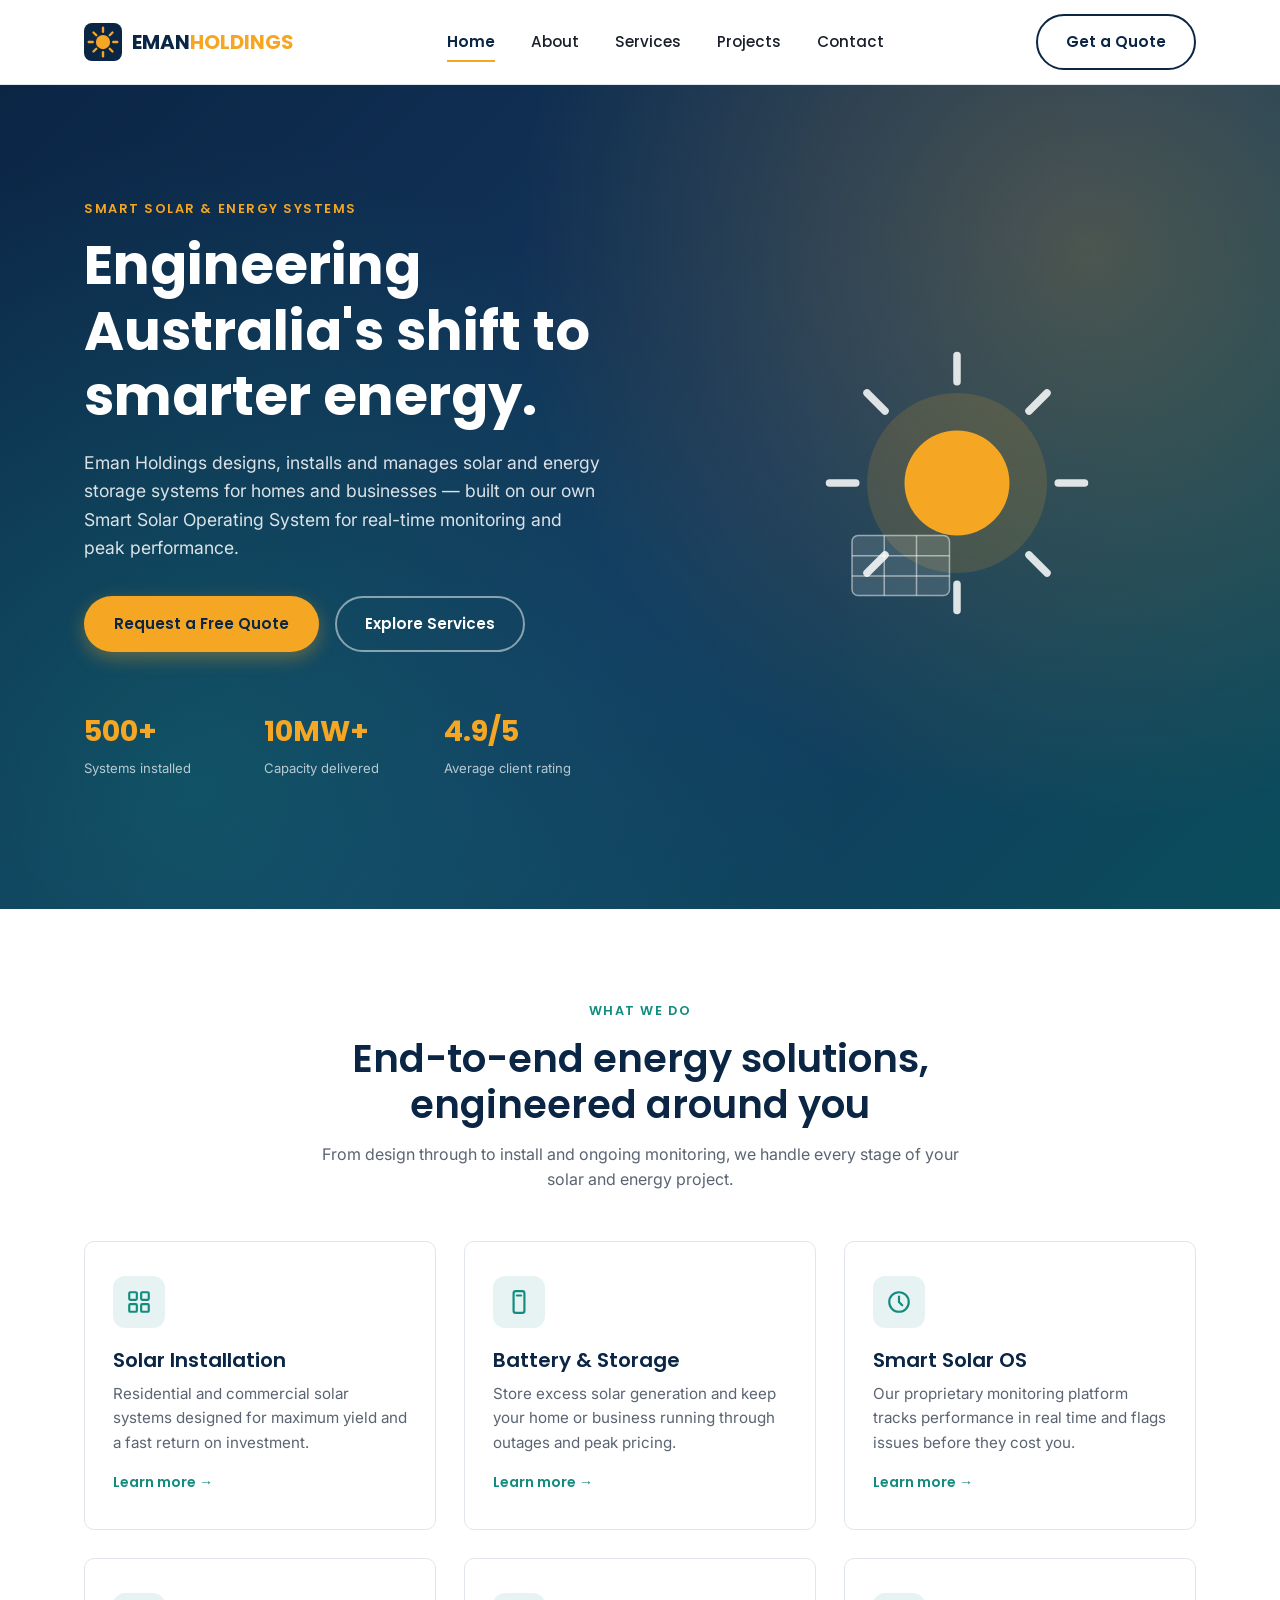
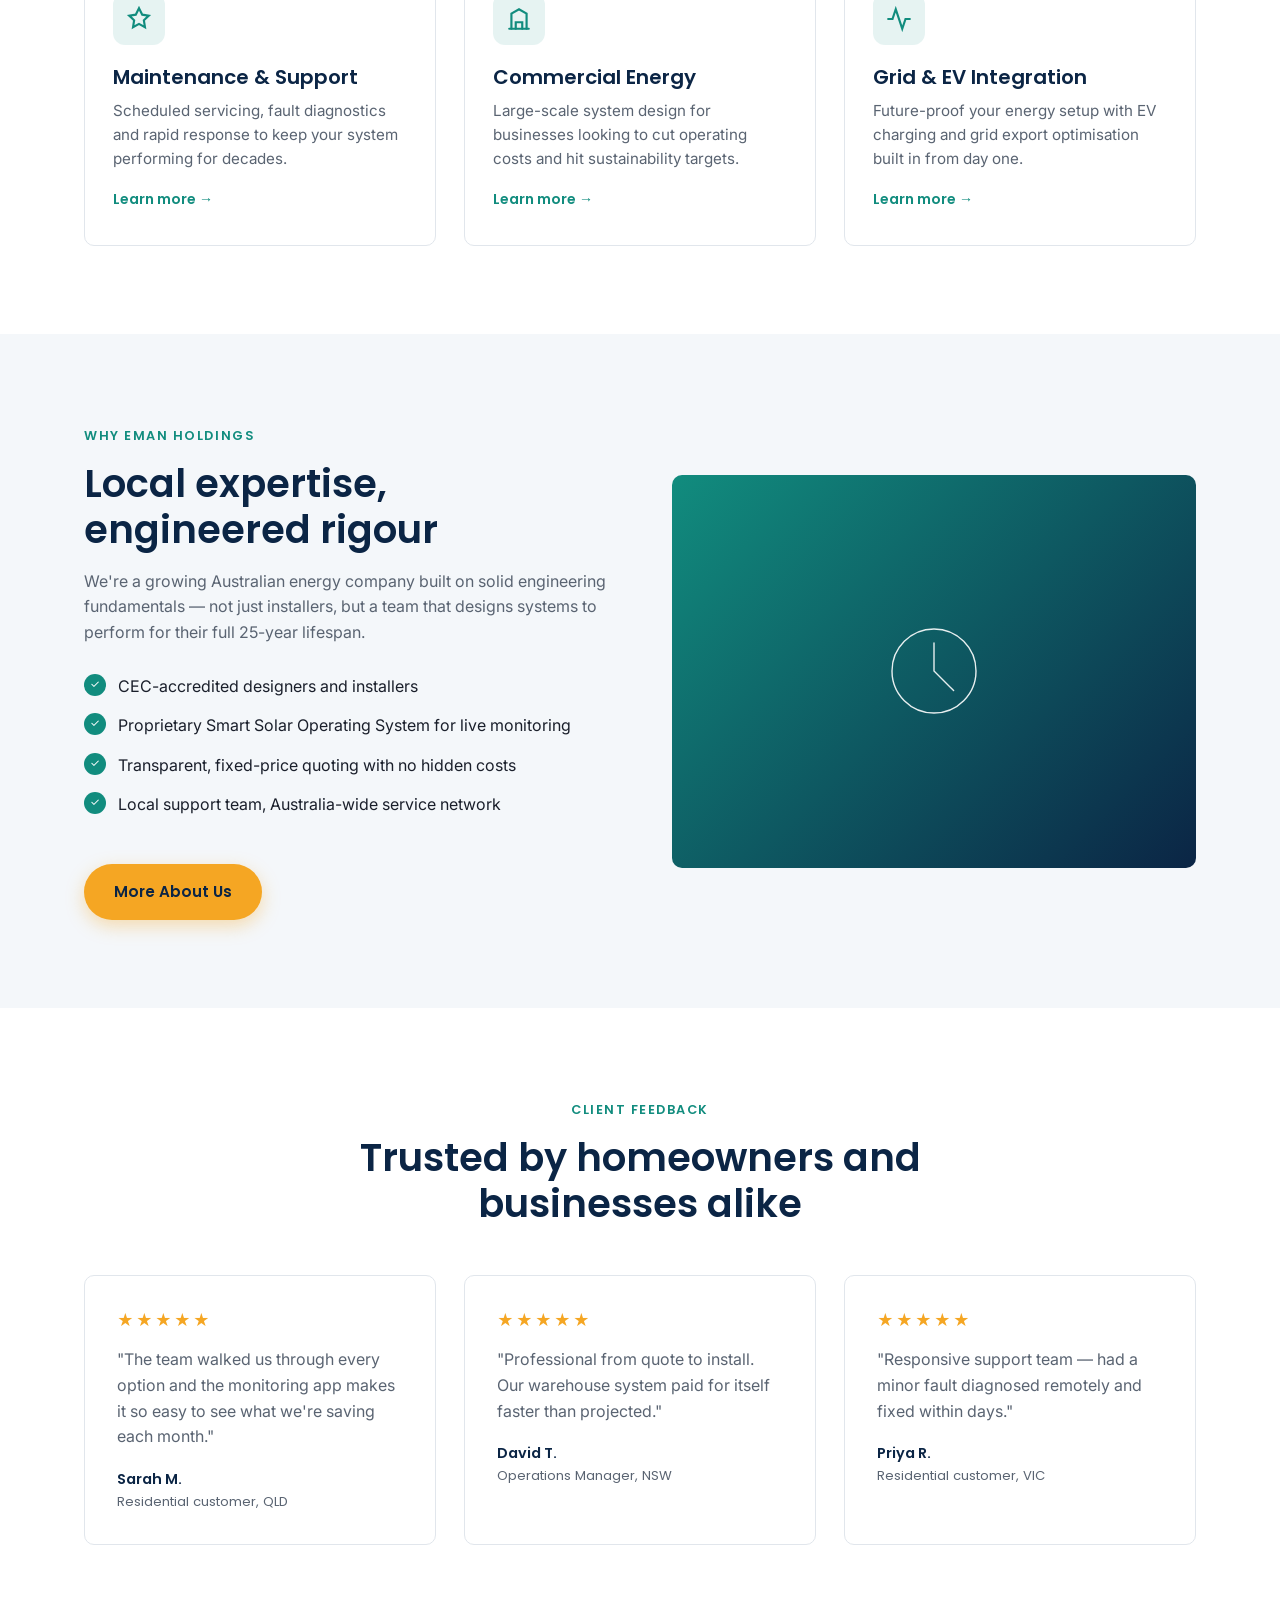
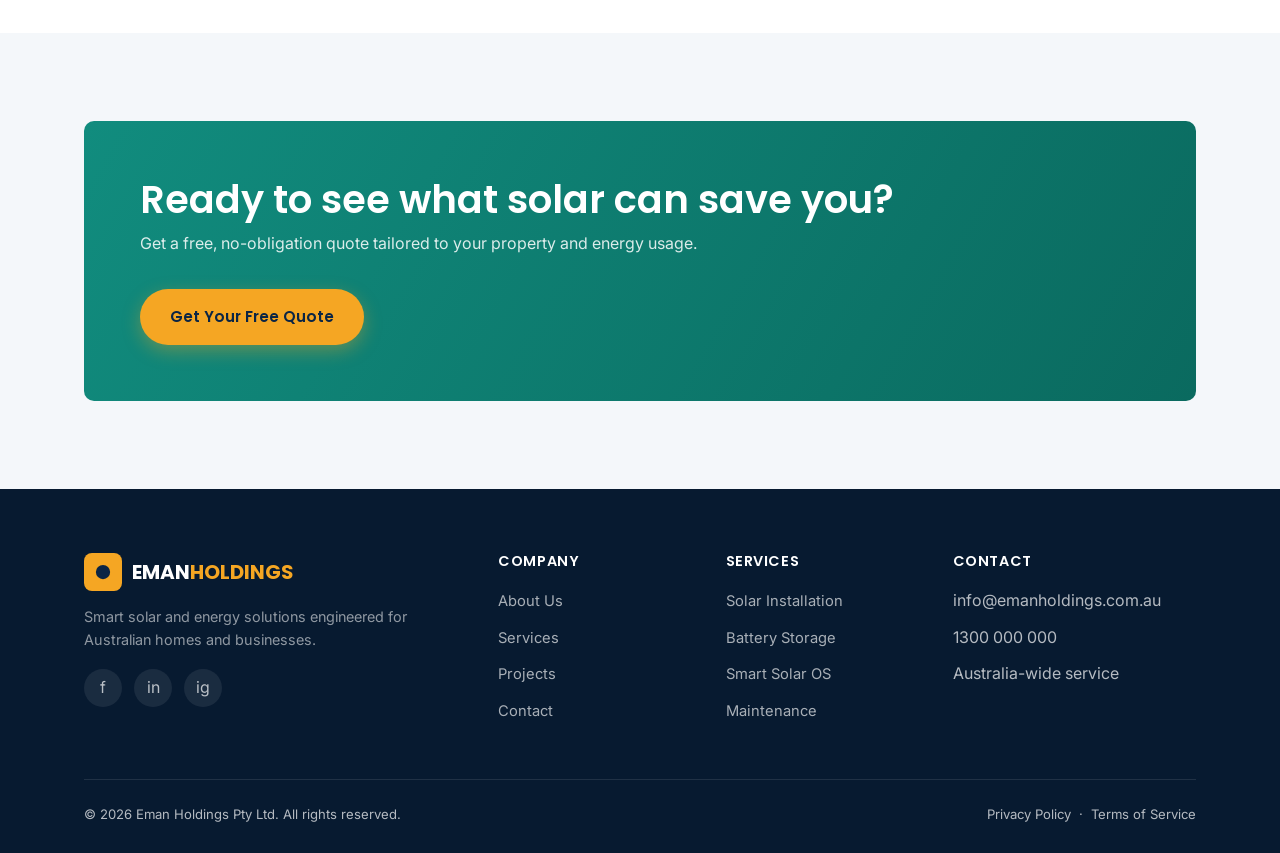
==== index.html @ 8e217474 "Initial build of Eman Holdings marketing site Static HTML/CSS/JS site with Home, About, Services, Pr" ====
<!DOCTYPE html>
<html lang="en-AU">
<head>
<meta charset="UTF-8">
<meta name="viewport" content="width=device-width, initial-scale=1.0">
<title>Eman Holdings | Smart Solar &amp; Energy Solutions Australia</title>
<meta name="description" content="Eman Holdings designs and installs smart solar and energy systems for homes and businesses across Australia — engineered for performance, built to last.">
<link rel="icon" href="images/favicon.svg" type="image/svg+xml">
<link rel="preconnect" href="https://fonts.googleapis.com">
<link rel="preconnect" href="https://fonts.gstatic.com" crossorigin>
<link href="https://fonts.googleapis.com/css2?family=Inter:wght@400;500;600&family=Poppins:wght@500;600;700&display=swap" rel="stylesheet">
<link rel="stylesheet" href="css/styles.css">
</head>
<body>

<header class="site-header">
  <div class="container nav-wrap">
    <a href="index.html" class="logo">
      <svg class="mark" viewBox="0 0 48 48" fill="none" xmlns="http://www.w3.org/2000/svg">
        <rect width="48" height="48" rx="10" fill="var(--color-primary)"/>
        <circle cx="24" cy="24" r="9" fill="var(--color-accent)"/>
        <g stroke="var(--color-accent)" stroke-width="3" stroke-linecap="round">
          <line x1="24" y1="6" x2="24" y2="11"/>
          <line x1="24" y1="37" x2="24" y2="42"/>
          <line x1="6" y1="24" x2="11" y2="24"/>
          <line x1="37" y1="24" x2="42" y2="24"/>
          <line x1="12" y1="12" x2="15.5" y2="15.5"/>
          <line x1="32.5" y1="32.5" x2="36" y2="36"/>
          <line x1="36" y1="12" x2="32.5" y2="15.5"/>
          <line x1="15.5" y1="32.5" x2="12" y2="36"/>
        </g>
      </svg>
      <span class="brand-name">EMAN<span>HOLDINGS</span></span>
    </a>
    <nav class="nav-links">
      <a href="index.html" class="active">Home</a>
      <a href="about.html">About</a>
      <a href="services.html">Services</a>
      <a href="projects.html">Projects</a>
      <a href="contact.html">Contact</a>
    </nav>
    <div class="nav-cta">
      <a href="contact.html" class="btn btn-outline-dark">Get a Quote</a>
    </div>
    <button class="nav-toggle" aria-label="Toggle menu">
      <span></span><span></span><span></span>
    </button>
  </div>
</header>

<section class="hero">
  <div class="container hero-inner">
    <div>
      <span class="eyebrow" style="color:var(--color-accent)">Smart Solar &amp; Energy Systems</span>
      <h1>Engineering Australia's shift to smarter energy.</h1>
      <p class="lede">Eman Holdings designs, installs and manages solar and energy storage systems for homes and businesses — built on our own Smart Solar Operating System for real-time monitoring and peak performance.</p>
      <div class="hero-actions">
        <a href="contact.html" class="btn btn-primary">Request a Free Quote</a>
        <a href="services.html" class="btn btn-outline">Explore Services</a>
      </div>
      <div class="hero-stats">
        <div>
          <div class="stat-num">500+</div>
          <div class="stat-label">Systems installed</div>
        </div>
        <div>
          <div class="stat-num">10MW+</div>
          <div class="stat-label">Capacity delivered</div>
        </div>
        <div>
          <div class="stat-num">4.9/5</div>
          <div class="stat-label">Average client rating</div>
        </div>
      </div>
    </div>
    <div class="hero-art">
      <svg viewBox="0 0 400 400" fill="none" xmlns="http://www.w3.org/2000/svg" style="width:100%;height:100%;">
        <circle cx="200" cy="200" r="120" fill="rgba(245,166,35,0.15)"/>
        <circle cx="200" cy="200" r="70" fill="var(--color-accent)"/>
        <g stroke="rgba(255,255,255,0.85)" stroke-width="10" stroke-linecap="round">
          <line x1="200" y1="30" x2="200" y2="65"/>
          <line x1="200" y1="335" x2="200" y2="370"/>
          <line x1="30" y1="200" x2="65" y2="200"/>
          <line x1="335" y1="200" x2="370" y2="200"/>
          <line x1="80" y1="80" x2="104" y2="104"/>
          <line x1="296" y1="296" x2="320" y2="320"/>
          <line x1="320" y1="80" x2="296" y2="104"/>
          <line x1="104" y1="296" x2="80" y2="320"/>
        </g>
        <g transform="translate(60,270)">
          <rect x="0" y="0" width="130" height="80" rx="8" fill="rgba(255,255,255,0.12)" stroke="rgba(255,255,255,0.5)" stroke-width="2"/>
          <line x1="0" y1="27" x2="130" y2="27" stroke="rgba(255,255,255,0.5)" stroke-width="2"/>
          <line x1="0" y1="54" x2="130" y2="54" stroke="rgba(255,255,255,0.5)" stroke-width="2"/>
          <line x1="43" y1="0" x2="43" y2="80" stroke="rgba(255,255,255,0.5)" stroke-width="2"/>
          <line x1="86" y1="0" x2="86" y2="80" stroke="rgba(255,255,255,0.5)" stroke-width="2"/>
        </g>
      </svg>
    </div>
  </div>
</section>

<section class="section">
  <div class="container">
    <div class="section-head">
      <span class="eyebrow">What We Do</span>
      <h2>End-to-end energy solutions, engineered around you</h2>
      <p>From design through to install and ongoing monitoring, we handle every stage of your solar and energy project.</p>
    </div>
    <div class="grid grid-3">
      <div class="card">
        <div class="icon">
          <svg viewBox="0 0 24 24" fill="none" stroke="currentColor" stroke-width="2" stroke-linecap="round"><rect x="3" y="3" width="7" height="7" rx="1"/><rect x="14" y="3" width="7" height="7" rx="1"/><rect x="3" y="14" width="7" height="7" rx="1"/><rect x="14" y="14" width="7" height="7" rx="1"/></svg>
        </div>
        <h3>Solar Installation</h3>
        <p>Residential and commercial solar systems designed for maximum yield and a fast return on investment.</p>
        <a href="services.html" class="card-link">Learn more &rarr;</a>
      </div>
      <div class="card">
        <div class="icon">
          <svg viewBox="0 0 24 24" fill="none" stroke="currentColor" stroke-width="2" stroke-linecap="round"><rect x="7" y="2" width="10" height="20" rx="2"/><line x1="10" y1="6" x2="14" y2="6"/></svg>
        </div>
        <h3>Battery &amp; Storage</h3>
        <p>Store excess solar generation and keep your home or business running through outages and peak pricing.</p>
        <a href="services.html" class="card-link">Learn more &rarr;</a>
      </div>
      <div class="card">
        <div class="icon">
          <svg viewBox="0 0 24 24" fill="none" stroke="currentColor" stroke-width="2" stroke-linecap="round"><circle cx="12" cy="12" r="9"/><path d="M12 7v5l3 3"/></svg>
        </div>
        <h3>Smart Solar OS</h3>
        <p>Our proprietary monitoring platform tracks performance in real time and flags issues before they cost you.</p>
        <a href="services.html" class="card-link">Learn more &rarr;</a>
      </div>
      <div class="card">
        <div class="icon">
          <svg viewBox="0 0 24 24" fill="none" stroke="currentColor" stroke-width="2" stroke-linecap="round"><path d="M12 2l3 6 6 .9-4.5 4.3 1 6.3-5.5-3-5.5 3 1-6.3L3 8.9 9 8z"/></svg>
        </div>
        <h3>Maintenance &amp; Support</h3>
        <p>Scheduled servicing, fault diagnostics and rapid response to keep your system performing for decades.</p>
        <a href="services.html" class="card-link">Learn more &rarr;</a>
      </div>
      <div class="card">
        <div class="icon">
          <svg viewBox="0 0 24 24" fill="none" stroke="currentColor" stroke-width="2" stroke-linecap="round"><path d="M3 21h18"/><path d="M5 21V7l7-4 7 4v14"/><path d="M9 21v-6h6v6"/></svg>
        </div>
        <h3>Commercial Energy</h3>
        <p>Large-scale system design for businesses looking to cut operating costs and hit sustainability targets.</p>
        <a href="services.html" class="card-link">Learn more &rarr;</a>
      </div>
      <div class="card">
        <div class="icon">
          <svg viewBox="0 0 24 24" fill="none" stroke="currentColor" stroke-width="2" stroke-linecap="round"><path d="M22 12h-4l-3 9L9 3l-3 9H2"/></svg>
        </div>
        <h3>Grid &amp; EV Integration</h3>
        <p>Future-proof your energy setup with EV charging and grid export optimisation built in from day one.</p>
        <a href="services.html" class="card-link">Learn more &rarr;</a>
      </div>
    </div>
  </div>
</section>

<section class="section section-alt">
  <div class="container split">
    <div>
      <span class="eyebrow">Why Eman Holdings</span>
      <h2>Local expertise, engineered rigour</h2>
      <p style="margin-top:16px;">We're a growing Australian energy company built on solid engineering fundamentals — not just installers, but a team that designs systems to perform for their full 25-year lifespan.</p>
      <ul class="check-list" style="margin-top:28px;">
        <li><span class="icon-badge">&#10003;</span> CEC-accredited designers and installers</li>
        <li><span class="icon-badge">&#10003;</span> Proprietary Smart Solar Operating System for live monitoring</li>
        <li><span class="icon-badge">&#10003;</span> Transparent, fixed-price quoting with no hidden costs</li>
        <li><span class="icon-badge">&#10003;</span> Local support team, Australia-wide service network</li>
      </ul>
      <a href="about.html" class="btn btn-primary" style="margin-top:32px;">More About Us</a>
    </div>
    <div class="media-block">
      <svg viewBox="0 0 200 200" width="140" fill="none" stroke="rgba(255,255,255,0.9)" stroke-width="2">
        <circle cx="100" cy="100" r="60"/>
        <path d="M100 60v40l28 28" stroke-linecap="round"/>
      </svg>
    </div>
  </div>
</section>

<section class="section">
  <div class="container">
    <div class="section-head">
      <span class="eyebrow">Client Feedback</span>
      <h2>Trusted by homeowners and businesses alike</h2>
    </div>
    <div class="grid grid-3">
      <div class="testimonial">
        <div class="stars">&#9733;&#9733;&#9733;&#9733;&#9733;</div>
        <p>"The team walked us through every option and the monitoring app makes it so easy to see what we're saving each month."</p>
        <div class="who">Sarah M. <span>Residential customer, QLD</span></div>
      </div>
      <div class="testimonial">
        <div class="stars">&#9733;&#9733;&#9733;&#9733;&#9733;</div>
        <p>"Professional from quote to install. Our warehouse system paid for itself faster than projected."</p>
        <div class="who">David T. <span>Operations Manager, NSW</span></div>
      </div>
      <div class="testimonial">
        <div class="stars">&#9733;&#9733;&#9733;&#9733;&#9733;</div>
        <p>"Responsive support team — had a minor fault diagnosed remotely and fixed within days."</p>
        <div class="who">Priya R. <span>Residential customer, VIC</span></div>
      </div>
    </div>
  </div>
</section>

<section class="section section-alt">
  <div class="container">
    <div class="cta-band">
      <div>
        <h2>Ready to see what solar can save you?</h2>
        <p>Get a free, no-obligation quote tailored to your property and energy usage.</p>
      </div>
      <a href="contact.html" class="btn btn-primary">Get Your Free Quote</a>
    </div>
  </div>
</section>

<footer class="site-footer">
  <div class="container">
    <div class="footer-grid">
      <div>
        <a href="index.html" class="logo">
          <svg class="mark" viewBox="0 0 48 48" fill="none" xmlns="http://www.w3.org/2000/svg">
            <rect width="48" height="48" rx="10" fill="var(--color-accent)"/>
            <circle cx="24" cy="24" r="9" fill="var(--color-primary)"/>
          </svg>
          <span class="brand-name">EMAN<span>HOLDINGS</span></span>
        </a>
        <p>Smart solar and energy solutions engineered for Australian homes and businesses.</p>
        <div class="social-row">
          <a href="#" aria-label="Facebook">f</a>
          <a href="#" aria-label="LinkedIn">in</a>
          <a href="#" aria-label="Instagram">ig</a>
        </div>
      </div>
      <div class="footer-col">
        <h4>Company</h4>
        <ul>
          <li><a href="about.html">About Us</a></li>
          <li><a href="services.html">Services</a></li>
          <li><a href="projects.html">Projects</a></li>
          <li><a href="contact.html">Contact</a></li>
        </ul>
      </div>
      <div class="footer-col">
        <h4>Services</h4>
        <ul>
          <li><a href="services.html">Solar Installation</a></li>
          <li><a href="services.html">Battery Storage</a></li>
          <li><a href="services.html">Smart Solar OS</a></li>
          <li><a href="services.html">Maintenance</a></li>
        </ul>
      </div>
      <div class="footer-col">
        <h4>Contact</h4>
        <ul>
          <li>info@emanholdings.com.au</li>
          <li>1300 000 000</li>
          <li>Australia-wide service</li>
        </ul>
      </div>
    </div>
    <div class="footer-bottom">
      <span>&copy; <span id="year"></span> Eman Holdings Pty Ltd. All rights reserved.</span>
      <span><a href="#">Privacy Policy</a> &nbsp;&middot;&nbsp; <a href="#">Terms of Service</a></span>
    </div>
  </div>
</footer>

<script src="js/main.js"></script>
</body>
</html>
---- css/styles.css ----
/* ============================================================
   EMAN HOLDINGS — Brand tokens
   To rebrand later (Chartered Energy / Engineered Power Solutions):
   just change the values below. Everything else references them.
   ============================================================ */
:root {
  --color-primary: #0b2545;      /* deep navy — headers, nav, footer */
  --color-primary-light: #13385f;
  --color-accent: #f5a623;       /* solar amber — CTAs, highlights */
  --color-accent-dark: #d68c0f;
  --color-secondary: #118c7e;    /* energy teal/green — icons, links */
  --color-bg: #ffffff;
  --color-bg-alt: #f4f7fa;
  --color-text: #1a1f2b;
  --color-text-muted: #5a6472;
  --color-border: #e1e6ec;
  --font-heading: 'Poppins', 'Segoe UI', Arial, sans-serif;
  --font-body: 'Inter', 'Segoe UI', Arial, sans-serif;
  --container-width: 1160px;
  --radius: 10px;
  --shadow: 0 4px 20px rgba(11, 37, 69, 0.08);
  --shadow-lg: 0 10px 40px rgba(11, 37, 69, 0.14);
}

* { box-sizing: border-box; margin: 0; padding: 0; }

html { scroll-behavior: smooth; }

body {
  font-family: var(--font-body);
  color: var(--color-text);
  background: var(--color-bg);
  line-height: 1.6;
  -webkit-font-smoothing: antialiased;
}

img { max-width: 100%; display: block; }

a { color: inherit; text-decoration: none; }

ul { list-style: none; }

.container {
  width: 100%;
  max-width: var(--container-width);
  margin: 0 auto;
  padding: 0 24px;
}

h1, h2, h3, h4 {
  font-family: var(--font-heading);
  font-weight: 600;
  line-height: 1.2;
  color: var(--color-primary);
}

h1 { font-size: clamp(2.2rem, 4.5vw, 3.4rem); font-weight: 700; }
h2 { font-size: clamp(1.7rem, 3vw, 2.4rem); }
h3 { font-size: 1.25rem; }

p { color: var(--color-text-muted); }

.section { padding: 88px 0; }
.section-alt { background: var(--color-bg-alt); }
.section-dark { background: var(--color-primary); color: #fff; }
.section-dark h2, .section-dark h3 { color: #fff; }
.section-dark p { color: rgba(255,255,255,0.75); }

.eyebrow {
  display: inline-block;
  font-family: var(--font-heading);
  font-size: 0.8rem;
  font-weight: 600;
  letter-spacing: 0.12em;
  text-transform: uppercase;
  color: var(--color-secondary);
  margin-bottom: 14px;
}

.section-head {
  max-width: 640px;
  margin: 0 auto 48px;
  text-align: center;
}
.section-head p { margin-top: 14px; }

/* Buttons */
.btn {
  display: inline-flex;
  align-items: center;
  justify-content: center;
  gap: 8px;
  font-family: var(--font-heading);
  font-weight: 600;
  font-size: 0.95rem;
  padding: 14px 28px;
  border-radius: 50px;
  border: 2px solid transparent;
  cursor: pointer;
  transition: transform 0.15s ease, box-shadow 0.15s ease, background 0.2s ease, color 0.2s ease;
  white-space: nowrap;
}
.btn:hover { transform: translateY(-2px); }
.btn-primary {
  background: var(--color-accent);
  color: var(--color-primary);
  box-shadow: 0 6px 18px rgba(245, 166, 35, 0.35);
}
.btn-primary:hover { background: var(--color-accent-dark); }
.btn-outline {
  background: transparent;
  border-color: rgba(255,255,255,0.5);
  color: #fff;
}
.btn-outline:hover { background: rgba(255,255,255,0.12); border-color: #fff; }
.btn-outline-dark {
  background: transparent;
  border-color: var(--color-primary);
  color: var(--color-primary);
}
.btn-outline-dark:hover { background: var(--color-primary); color: #fff; }

/* ============ Header / Nav ============ */
.site-header {
  position: sticky;
  top: 0;
  z-index: 100;
  background: rgba(255,255,255,0.96);
  backdrop-filter: blur(8px);
  border-bottom: 1px solid var(--color-border);
}
.nav-wrap {
  display: flex;
  align-items: center;
  justify-content: space-between;
  height: 84px;
}
.logo {
  display: flex;
  align-items: center;
  gap: 10px;
  font-family: var(--font-heading);
  font-weight: 700;
  font-size: 1.25rem;
  color: var(--color-primary);
}
.logo .mark { width: 38px; height: 38px; flex-shrink: 0; }
.logo .brand-name span { color: var(--color-accent); }

.nav-links {
  display: flex;
  align-items: center;
  gap: 36px;
}
.nav-links a {
  font-family: var(--font-heading);
  font-weight: 500;
  font-size: 0.95rem;
  color: var(--color-text);
  position: relative;
  padding: 6px 0;
}
.nav-links a:hover { color: var(--color-secondary); }
.nav-links a.active { color: var(--color-primary); font-weight: 600; }
.nav-links a.active::after {
  content: '';
  position: absolute;
  left: 0; bottom: -2px;
  width: 100%; height: 2px;
  background: var(--color-accent);
}
.nav-cta { display: flex; align-items: center; gap: 20px; }

.nav-toggle {
  display: none;
  flex-direction: column;
  gap: 5px;
  background: none;
  border: none;
  cursor: pointer;
  padding: 8px;
}
.nav-toggle span {
  width: 24px; height: 2px;
  background: var(--color-primary);
  border-radius: 2px;
}

/* ============ Hero ============ */
.hero {
  position: relative;
  background: linear-gradient(135deg, var(--color-primary) 0%, var(--color-primary-light) 55%, #0a4d5c 100%);
  color: #fff;
  overflow: hidden;
  padding: 110px 0 130px;
}
.hero::before {
  content: '';
  position: absolute;
  inset: 0;
  background-image:
    radial-gradient(circle at 85% 20%, rgba(245,166,35,0.25), transparent 45%),
    radial-gradient(circle at 15% 85%, rgba(17,140,126,0.35), transparent 50%);
  pointer-events: none;
}
.hero-inner {
  position: relative;
  z-index: 1;
  display: grid;
  grid-template-columns: 1.1fr 0.9fr;
  gap: 48px;
  align-items: center;
}
.hero h1 { color: #fff; margin-bottom: 20px; }
.hero .lede { color: rgba(255,255,255,0.85); font-size: 1.1rem; max-width: 520px; margin-bottom: 34px; }
.hero-actions { display: flex; gap: 16px; flex-wrap: wrap; }
.hero-stats {
  display: grid;
  grid-template-columns: repeat(3, 1fr);
  gap: 20px;
  margin-top: 56px;
  max-width: 520px;
}
.hero-stats .stat-num {
  font-family: var(--font-heading);
  font-size: 1.8rem;
  font-weight: 700;
  color: var(--color-accent);
}
.hero-stats .stat-label {
  font-size: 0.82rem;
  color: rgba(255,255,255,0.7);
  margin-top: 4px;
}

.hero-art {
  position: relative;
  aspect-ratio: 1 / 1;
  max-width: 420px;
  margin: 0 auto;
}

/* ============ Cards / Grids ============ */
.grid {
  display: grid;
  gap: 28px;
}
.grid-3 { grid-template-columns: repeat(3, 1fr); }
.grid-2 { grid-template-columns: repeat(2, 1fr); }
.grid-4 { grid-template-columns: repeat(4, 1fr); }

.card {
  background: #fff;
  border: 1px solid var(--color-border);
  border-radius: var(--radius);
  padding: 34px 28px;
  transition: transform 0.2s ease, box-shadow 0.2s ease;
}
.card:hover { transform: translateY(-4px); box-shadow: var(--shadow-lg); }
.card .icon {
  width: 52px; height: 52px;
  border-radius: 12px;
  background: rgba(17,140,126,0.1);
  color: var(--color-secondary);
  display: flex; align-items: center; justify-content: center;
  margin-bottom: 20px;
}
.card .icon svg { width: 26px; height: 26px; }
.card h3 { margin-bottom: 10px; }
.card p { font-size: 0.95rem; }
.card a.card-link {
  display: inline-block;
  margin-top: 16px;
  font-family: var(--font-heading);
  font-weight: 600;
  font-size: 0.88rem;
  color: var(--color-secondary);
}

.icon-badge {
  width: 22px; height: 22px;
  border-radius: 50%;
  background: var(--color-secondary);
  color: #fff;
  display: inline-flex; align-items: center; justify-content: center;
  font-size: 0.7rem;
  flex-shrink: 0;
}

.check-list li {
  display: flex;
  align-items: flex-start;
  gap: 12px;
  margin-bottom: 14px;
  color: var(--color-text);
}

/* ============ Split sections ============ */
.split {
  display: grid;
  grid-template-columns: 1fr 1fr;
  gap: 64px;
  align-items: center;
}
.media-block {
  border-radius: var(--radius);
  overflow: hidden;
  background: linear-gradient(135deg, var(--color-secondary), var(--color-primary));
  aspect-ratio: 4 / 3;
  display: flex;
  align-items: center;
  justify-content: center;
  color: rgba(255,255,255,0.9);
}

/* ============ CTA band ============ */
.cta-band {
  background: linear-gradient(120deg, var(--color-secondary), #0a6a5f);
  color: #fff;
  border-radius: var(--radius);
  padding: 56px;
  display: flex;
  align-items: center;
  justify-content: space-between;
  gap: 32px;
  flex-wrap: wrap;
}
.cta-band h2 { color: #fff; margin-bottom: 8px; }
.cta-band p { color: rgba(255,255,255,0.85); }

/* ============ Testimonials ============ */
.testimonial {
  background: #fff;
  border: 1px solid var(--color-border);
  border-radius: var(--radius);
  padding: 32px;
}
.testimonial .stars { color: var(--color-accent); margin-bottom: 14px; letter-spacing: 2px; }
.testimonial .who { margin-top: 18px; font-family: var(--font-heading); font-weight: 600; color: var(--color-primary); font-size: 0.9rem; }
.testimonial .who span { display: block; font-weight: 400; color: var(--color-text-muted); font-size: 0.82rem; }

/* ============ Page hero (inner pages) ============ */
.page-hero {
  background: var(--color-primary);
  color: #fff;
  padding: 70px 0;
  text-align: center;
}
.page-hero h1 { color: #fff; margin-bottom: 10px; }
.breadcrumb { color: rgba(255,255,255,0.65); font-size: 0.9rem; }
.breadcrumb a:hover { color: var(--color-accent); }

/* ============ Team ============ */
.team-card { text-align: center; }
.team-photo {
  width: 100%;
  aspect-ratio: 1/1;
  border-radius: var(--radius);
  background: linear-gradient(135deg, var(--color-bg-alt), var(--color-border));
  margin-bottom: 16px;
  display: flex; align-items: center; justify-content: center;
  color: var(--color-text-muted);
}
.team-card h3 { margin-bottom: 2px; font-size: 1.05rem; }
.team-role { color: var(--color-secondary); font-size: 0.85rem; font-weight: 600; font-family: var(--font-heading); }

/* ============ Timeline ============ */
.timeline { position: relative; padding-left: 32px; border-left: 2px solid var(--color-border); }
.timeline-item { position: relative; padding-bottom: 40px; }
.timeline-item:last-child { padding-bottom: 0; }
.timeline-item::before {
  content: '';
  position: absolute;
  left: -39px; top: 4px;
  width: 14px; height: 14px;
  border-radius: 50%;
  background: var(--color-accent);
  border: 3px solid #fff;
  box-shadow: 0 0 0 2px var(--color-accent);
}
.timeline-year { font-family: var(--font-heading); font-weight: 700; color: var(--color-secondary); font-size: 0.9rem; margin-bottom: 4px; }

/* ============ Projects ============ */
.filter-bar {
  display: flex;
  gap: 12px;
  flex-wrap: wrap;
  justify-content: center;
  margin-bottom: 44px;
}
.filter-btn {
  font-family: var(--font-heading);
  font-weight: 600;
  font-size: 0.85rem;
  padding: 10px 20px;
  border-radius: 50px;
  border: 1px solid var(--color-border);
  background: #fff;
  color: var(--color-text-muted);
  cursor: pointer;
  transition: all 0.2s ease;
}
.filter-btn:hover { border-color: var(--color-secondary); color: var(--color-secondary); }
.filter-btn.active { background: var(--color-primary); border-color: var(--color-primary); color: #fff; }

.project-card { overflow: hidden; padding: 0; }
.project-media {
  aspect-ratio: 16/10;
  background: linear-gradient(135deg, var(--color-primary-light), var(--color-secondary));
  display: flex; align-items: center; justify-content: center;
  color: rgba(255,255,255,0.85);
}
.project-body { padding: 24px 26px; }
.project-tag {
  display: inline-block;
  font-size: 0.72rem;
  font-weight: 700;
  letter-spacing: 0.06em;
  text-transform: uppercase;
  color: var(--color-secondary);
  margin-bottom: 8px;
}

/* ============ FAQ ============ */
.faq-item {
  border-bottom: 1px solid var(--color-border);
  padding: 22px 0;
}
.faq-question {
  display: flex;
  align-items: center;
  justify-content: space-between;
  cursor: pointer;
  font-family: var(--font-heading);
  font-weight: 600;
  color: var(--color-primary);
}
.faq-question .plus { font-size: 1.4rem; color: var(--color-secondary); transition: transform 0.2s ease; }
.faq-item.open .plus { transform: rotate(45deg); }
.faq-answer {
  max-height: 0;
  overflow: hidden;
  transition: max-height 0.25s ease;
}
.faq-item.open .faq-answer { max-height: 300px; }
.faq-answer p { padding-top: 14px; }

/* ============ Contact ============ */
.contact-grid {
  display: grid;
  grid-template-columns: 1fr 1fr;
  gap: 56px;
}
.contact-info-item {
  display: flex;
  gap: 16px;
  margin-bottom: 28px;
}
.contact-info-item .icon-badge {
  width: 44px; height: 44px;
  border-radius: 12px;
  background: rgba(17,140,126,0.1);
  color: var(--color-secondary);
  font-size: 1rem;
}
.contact-info-item h3 { font-size: 1rem; margin-bottom: 4px; }
.contact-info-item p { font-size: 0.92rem; margin: 0; }

.form-group { margin-bottom: 20px; }
.form-group label {
  display: block;
  font-family: var(--font-heading);
  font-weight: 600;
  font-size: 0.85rem;
  margin-bottom: 8px;
  color: var(--color-primary);
}
.form-group input,
.form-group textarea,
.form-group select {
  width: 100%;
  padding: 13px 16px;
  border: 1px solid var(--color-border);
  border-radius: 8px;
  font-family: var(--font-body);
  font-size: 0.95rem;
  background: #fff;
  color: var(--color-text);
}
.form-group input:focus,
.form-group textarea:focus,
.form-group select:focus {
  outline: none;
  border-color: var(--color-secondary);
  box-shadow: 0 0 0 3px rgba(17,140,126,0.15);
}
.form-row { display: grid; grid-template-columns: 1fr 1fr; gap: 20px; }
.form-note { font-size: 0.82rem; color: var(--color-text-muted); margin-top: 10px; }
#form-status { margin-top: 16px; font-size: 0.9rem; font-weight: 600; }
#form-status.success { color: var(--color-secondary); }
#form-status.error { color: #c0392b; }

.map-embed {
  border-radius: var(--radius);
  overflow: hidden;
  border: 1px solid var(--color-border);
  aspect-ratio: 16/9;
}
.map-embed iframe { width: 100%; height: 100%; border: 0; }

/* ============ Footer ============ */
.site-footer {
  background: #071a30;
  color: rgba(255,255,255,0.7);
  padding: 64px 0 28px;
}
.footer-grid {
  display: grid;
  grid-template-columns: 2fr 1fr 1fr 1.3fr;
  gap: 40px;
  padding-bottom: 44px;
  border-bottom: 1px solid rgba(255,255,255,0.1);
}
.footer-grid .logo { color: #fff; margin-bottom: 14px; }
.footer-grid p { color: rgba(255,255,255,0.55); font-size: 0.9rem; }
.footer-col h4 {
  color: #fff;
  font-size: 0.9rem;
  letter-spacing: 0.04em;
  text-transform: uppercase;
  margin-bottom: 18px;
}
.footer-col ul li { margin-bottom: 11px; }
.footer-col ul li a { color: rgba(255,255,255,0.65); font-size: 0.92rem; }
.footer-col ul li a:hover { color: var(--color-accent); }
.social-row { display: flex; gap: 12px; margin-top: 18px; }
.social-row a {
  width: 38px; height: 38px;
  border-radius: 50%;
  background: rgba(255,255,255,0.08);
  display: flex; align-items: center; justify-content: center;
}
.social-row a:hover { background: var(--color-accent); color: var(--color-primary); }
.footer-bottom {
  display: flex;
  justify-content: space-between;
  align-items: center;
  padding-top: 24px;
  font-size: 0.82rem;
  flex-wrap: wrap;
  gap: 12px;
}
.footer-bottom a:hover { color: var(--color-accent); }

/* ============ Utilities ============ */
.mt-0 { margin-top: 0; }
.text-center { text-align: center; }
.mx-auto { margin-left: auto; margin-right: auto; }

/* ============ Responsive ============ */
@media (max-width: 960px) {
  .grid-4 { grid-template-columns: repeat(2, 1fr); }
  .grid-3 { grid-template-columns: repeat(2, 1fr); }
  .footer-grid { grid-template-columns: 1fr 1fr; }
  .hero-inner { grid-template-columns: 1fr; }
  .hero-art { display: none; }
  .split { grid-template-columns: 1fr; gap: 36px; }
  .contact-grid { grid-template-columns: 1fr; }
}

@media (max-width: 720px) {
  .nav-links { display: none; }
  .nav-toggle { display: flex; }
  .nav-cta .btn-outline-dark { display: none; }
  .grid-3, .grid-4, .grid-2 { grid-template-columns: 1fr; }
  .footer-grid { grid-template-columns: 1fr; }
  .section { padding: 60px 0; }
  .cta-band { flex-direction: column; text-align: center; padding: 40px 28px; }
  .form-row { grid-template-columns: 1fr; }
  .hero { padding: 70px 0 90px; }
  .hero-stats { grid-template-columns: repeat(3, 1fr); gap: 12px; }
}

/* Mobile nav (open state) */
.nav-links.open {
  display: flex;
  flex-direction: column;
  position: absolute;
  top: 84px;
  left: 0;
  right: 0;
  background: #fff;
  padding: 24px;
  gap: 20px;
  border-bottom: 1px solid var(--color-border);
  box-shadow: var(--shadow);
}
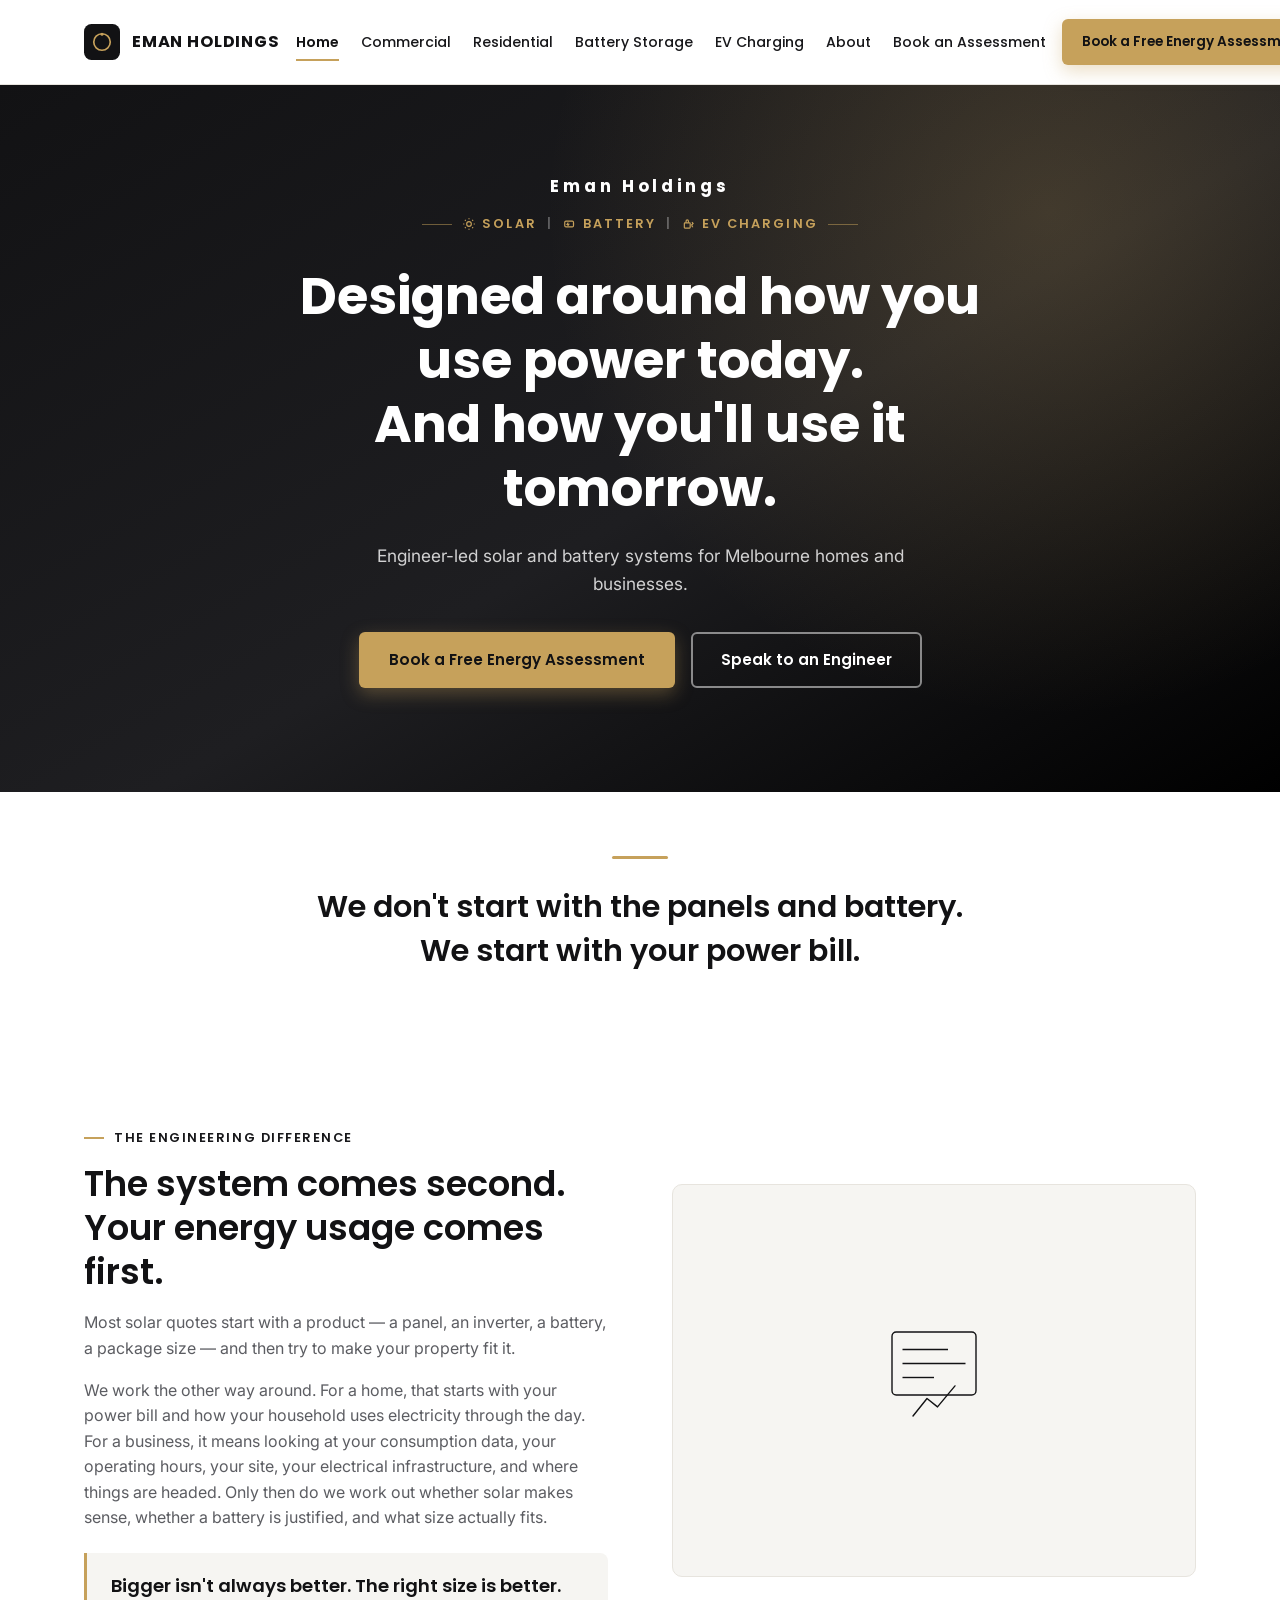
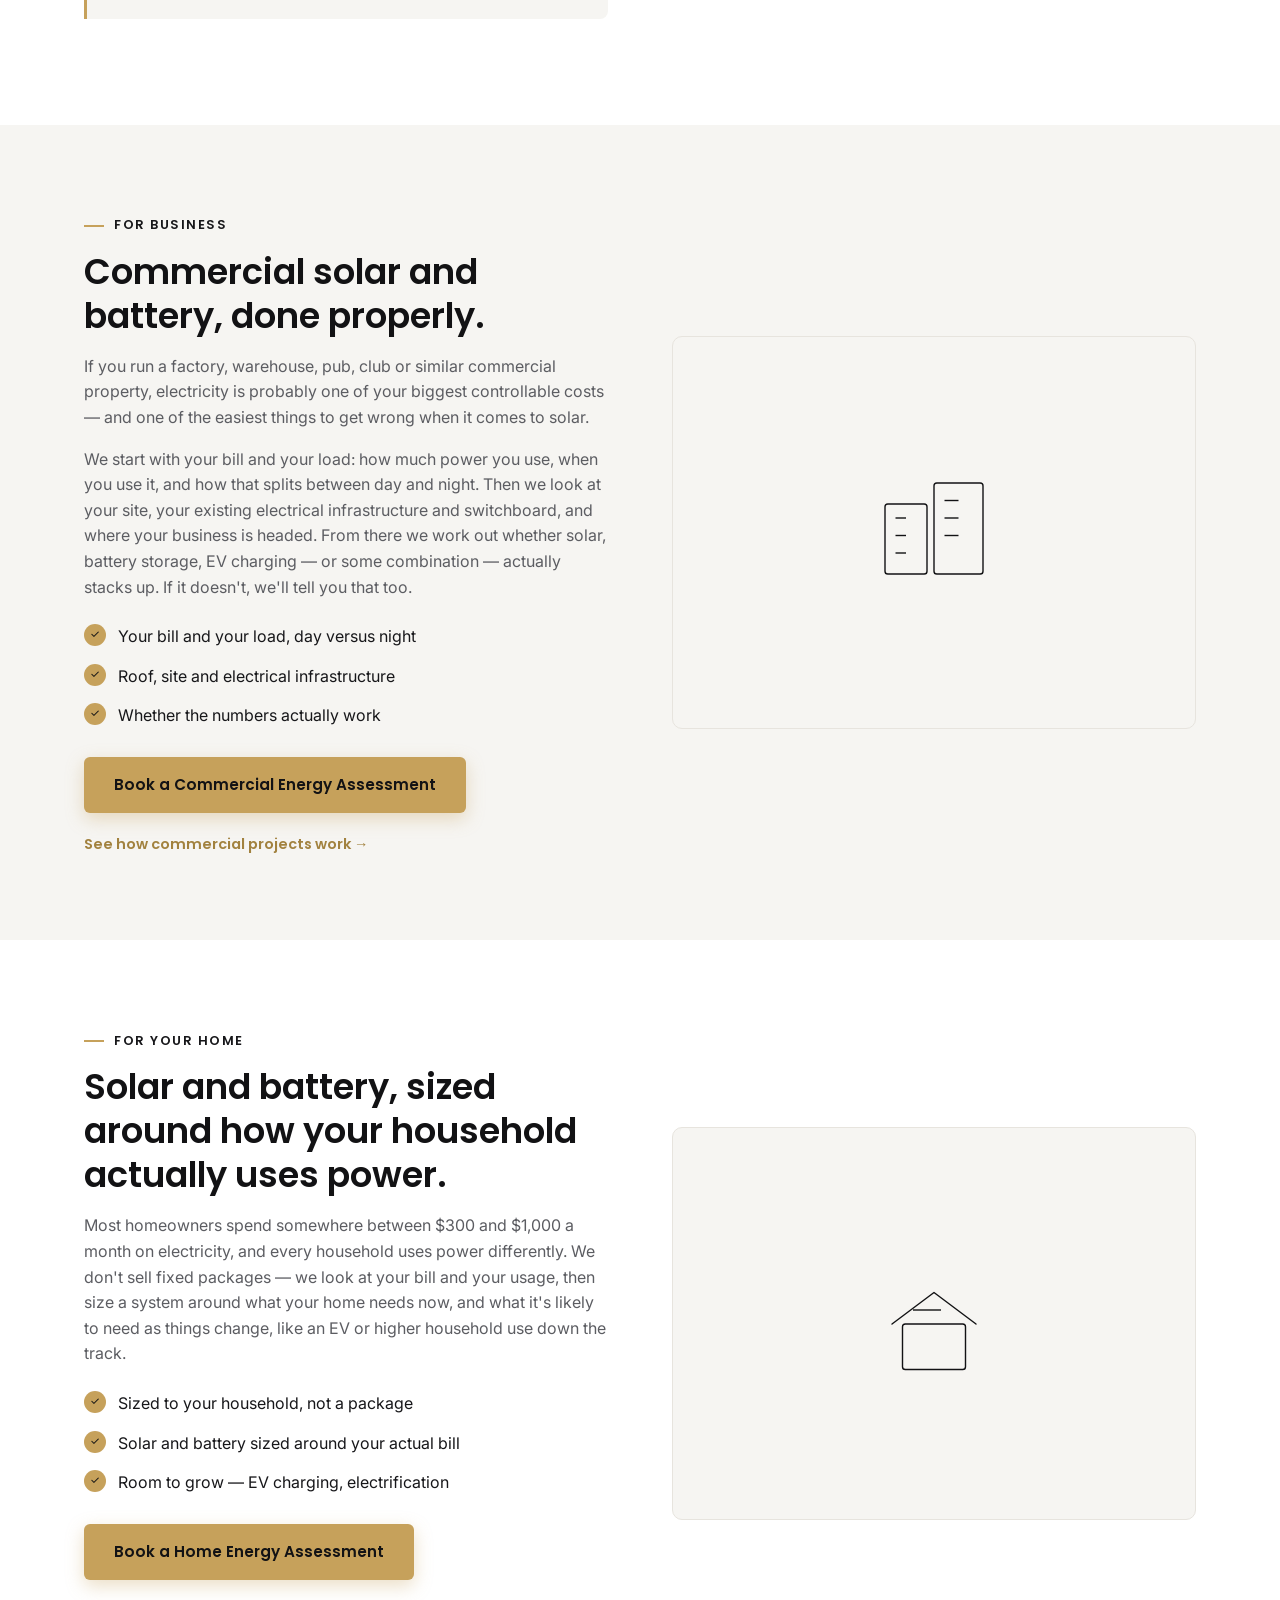
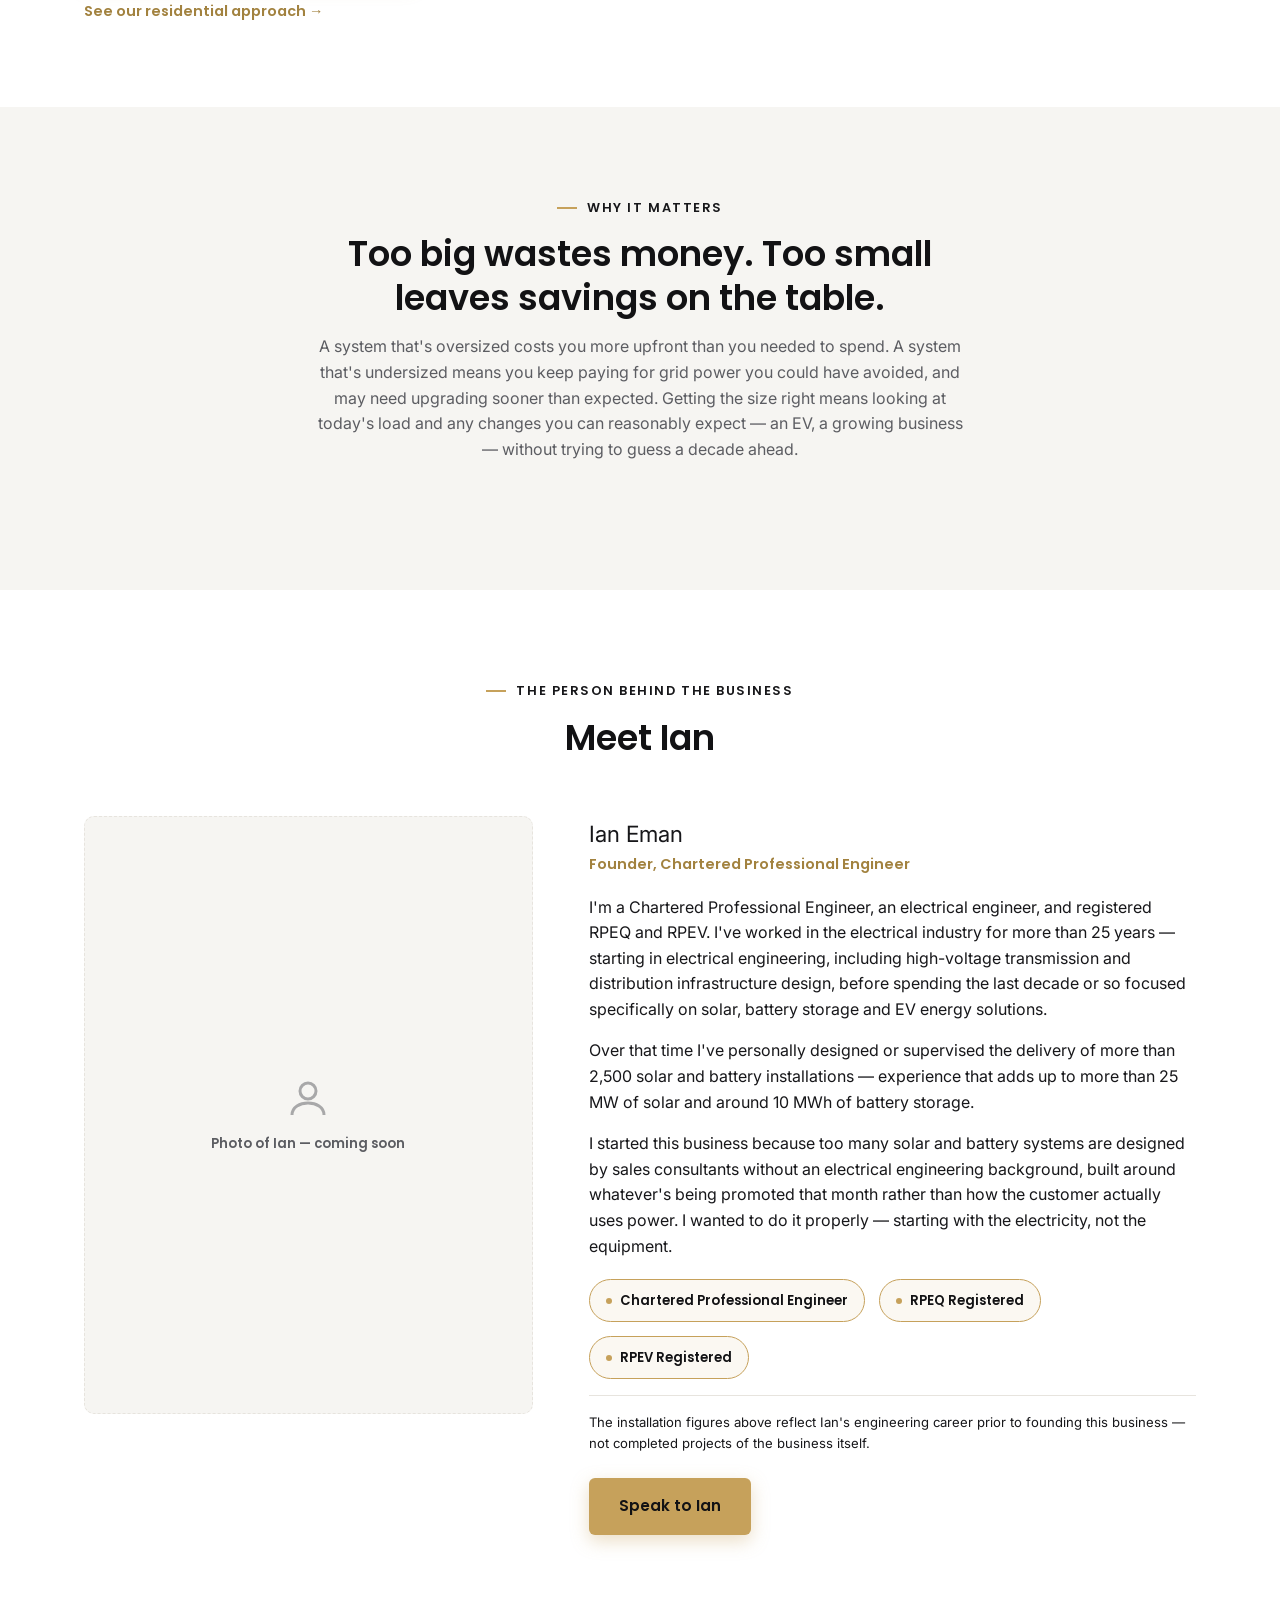
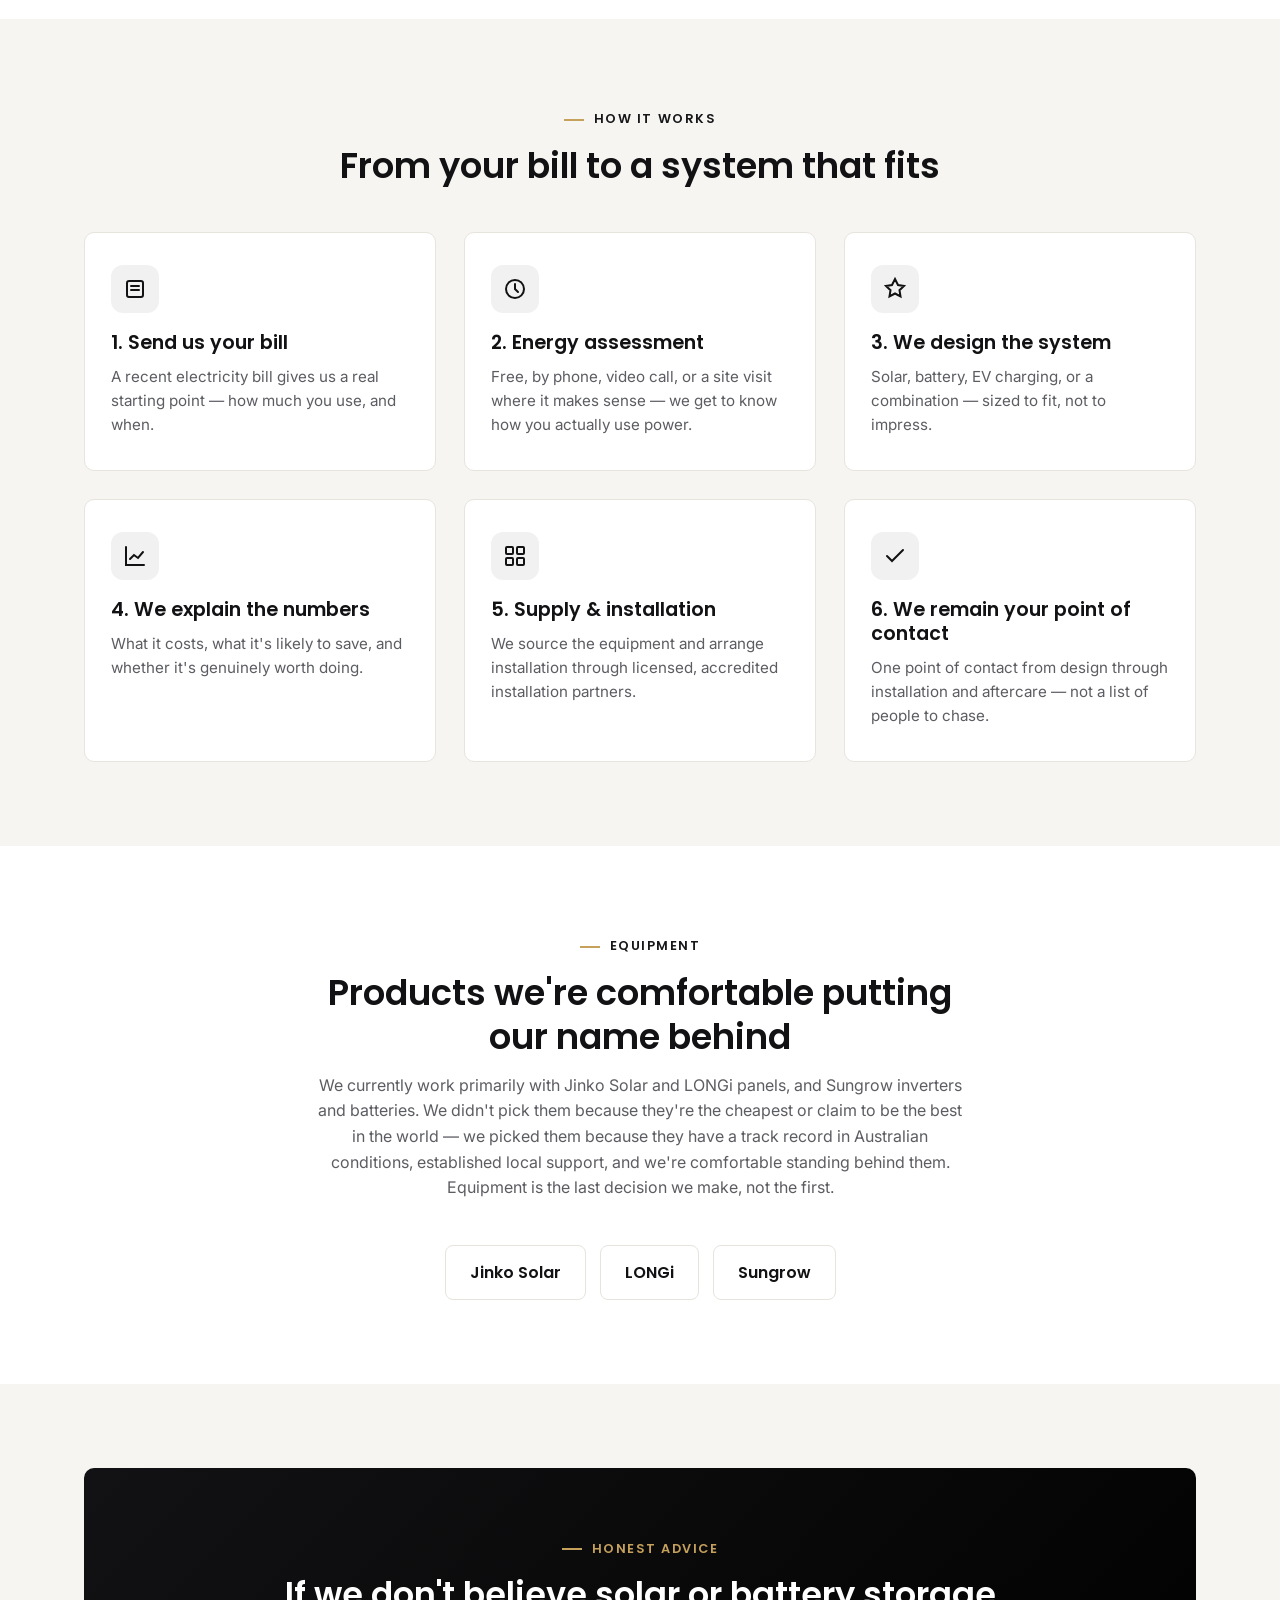
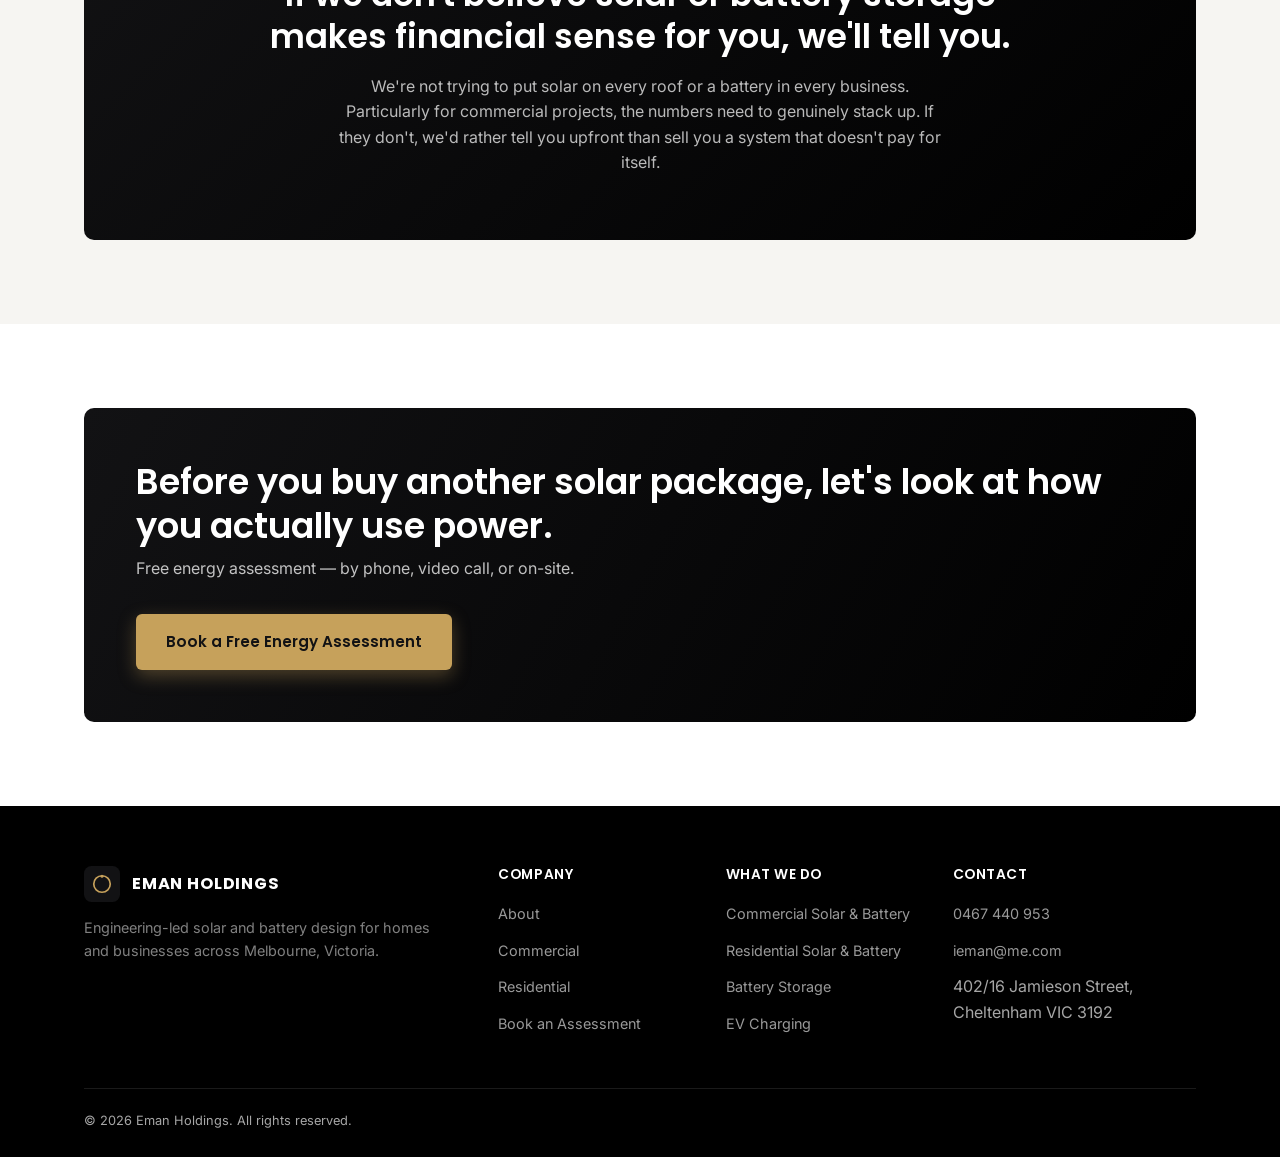
==== commit e2be1a06: "Reposition site as engineering-led solar/battery business Full content and design rewrite: replaces " ====
--- a/index.html
+++ b/index.html
@@ -3,181 +3,160 @@
 <head>
 <meta charset="UTF-8">
 <meta name="viewport" content="width=device-width, initial-scale=1.0">
-<title>Eman Holdings | Smart Solar &amp; Energy Solutions Australia</title>
-<meta name="description" content="Eman Holdings designs and installs smart solar and energy systems for homes and businesses across Australia — engineered for performance, built to last.">
+<title>Eman Holdings | Engineering-Led Solar &amp; Battery Design</title>
+<meta name="description" content="We don't start with the panels and battery. We start with your power bill. Engineer-led solar, battery storage and EV charging for Melbourne homes and businesses.">
 <link rel="icon" href="images/favicon.svg" type="image/svg+xml">
 <link rel="preconnect" href="https://fonts.googleapis.com">
 <link rel="preconnect" href="https://fonts.gstatic.com" crossorigin>
 <link href="https://fonts.googleapis.com/css2?family=Inter:wght@400;500;600&family=Poppins:wght@500;600;700&display=swap" rel="stylesheet">
 <link rel="stylesheet" href="css/styles.css">
 </head>
-<body>
-
-<header class="site-header">
-  <div class="container nav-wrap">
-    <a href="index.html" class="logo">
-      <svg class="mark" viewBox="0 0 48 48" fill="none" xmlns="http://www.w3.org/2000/svg">
-        <rect width="48" height="48" rx="10" fill="var(--color-primary)"/>
-        <circle cx="24" cy="24" r="9" fill="var(--color-accent)"/>
-        <g stroke="var(--color-accent)" stroke-width="3" stroke-linecap="round">
-          <line x1="24" y1="6" x2="24" y2="11"/>
-          <line x1="24" y1="37" x2="24" y2="42"/>
-          <line x1="6" y1="24" x2="11" y2="24"/>
-          <line x1="37" y1="24" x2="42" y2="24"/>
-          <line x1="12" y1="12" x2="15.5" y2="15.5"/>
-          <line x1="32.5" y1="32.5" x2="36" y2="36"/>
-          <line x1="36" y1="12" x2="32.5" y2="15.5"/>
-          <line x1="15.5" y1="32.5" x2="12" y2="36"/>
-        </g>
-      </svg>
-      <span class="brand-name">EMAN<span>HOLDINGS</span></span>
-    </a>
-    <nav class="nav-links">
-      <a href="index.html" class="active">Home</a>
-      <a href="about.html">About</a>
-      <a href="services.html">Services</a>
-      <a href="projects.html">Projects</a>
-      <a href="contact.html">Contact</a>
-    </nav>
-    <div class="nav-cta">
-      <a href="contact.html" class="btn btn-outline-dark">Get a Quote</a>
-    </div>
-    <button class="nav-toggle" aria-label="Toggle menu">
-      <span></span><span></span><span></span>
-    </button>
-  </div>
-</header>
+<body data-page="home">
+
+<header class="site-header" id="site-header"></header>
 
 <section class="hero">
   <div class="container hero-inner">
-    <div>
-      <span class="eyebrow" style="color:var(--color-accent)">Smart Solar &amp; Energy Systems</span>
-      <h1>Engineering Australia's shift to smarter energy.</h1>
-      <p class="lede">Eman Holdings designs, installs and manages solar and energy storage systems for homes and businesses — built on our own Smart Solar Operating System for real-time monitoring and peak performance.</p>
-      <div class="hero-actions">
-        <a href="contact.html" class="btn btn-primary">Request a Free Quote</a>
-        <a href="services.html" class="btn btn-outline">Explore Services</a>
-      </div>
-      <div class="hero-stats">
-        <div>
-          <div class="stat-num">500+</div>
-          <div class="stat-label">Systems installed</div>
-        </div>
-        <div>
-          <div class="stat-num">10MW+</div>
-          <div class="stat-label">Capacity delivered</div>
-        </div>
-        <div>
-          <div class="stat-num">4.9/5</div>
-          <div class="stat-label">Average client rating</div>
-        </div>
-      </div>
-    </div>
-    <div class="hero-art">
-      <svg viewBox="0 0 400 400" fill="none" xmlns="http://www.w3.org/2000/svg" style="width:100%;height:100%;">
-        <circle cx="200" cy="200" r="120" fill="rgba(245,166,35,0.15)"/>
-        <circle cx="200" cy="200" r="70" fill="var(--color-accent)"/>
-        <g stroke="rgba(255,255,255,0.85)" stroke-width="10" stroke-linecap="round">
-          <line x1="200" y1="30" x2="200" y2="65"/>
-          <line x1="200" y1="335" x2="200" y2="370"/>
-          <line x1="30" y1="200" x2="65" y2="200"/>
-          <line x1="335" y1="200" x2="370" y2="200"/>
-          <line x1="80" y1="80" x2="104" y2="104"/>
-          <line x1="296" y1="296" x2="320" y2="320"/>
-          <line x1="320" y1="80" x2="296" y2="104"/>
-          <line x1="104" y1="296" x2="80" y2="320"/>
-        </g>
-        <g transform="translate(60,270)">
-          <rect x="0" y="0" width="130" height="80" rx="8" fill="rgba(255,255,255,0.12)" stroke="rgba(255,255,255,0.5)" stroke-width="2"/>
-          <line x1="0" y1="27" x2="130" y2="27" stroke="rgba(255,255,255,0.5)" stroke-width="2"/>
-          <line x1="0" y1="54" x2="130" y2="54" stroke="rgba(255,255,255,0.5)" stroke-width="2"/>
-          <line x1="43" y1="0" x2="43" y2="80" stroke="rgba(255,255,255,0.5)" stroke-width="2"/>
-          <line x1="86" y1="0" x2="86" y2="80" stroke="rgba(255,255,255,0.5)" stroke-width="2"/>
-        </g>
-      </svg>
-    </div>
-  </div>
-</section>
-
-<section class="section">
-  <div class="container">
-    <div class="section-head">
-      <span class="eyebrow">What We Do</span>
-      <h2>End-to-end energy solutions, engineered around you</h2>
-      <p>From design through to install and ongoing monitoring, we handle every stage of your solar and energy project.</p>
-    </div>
-    <div class="grid grid-3">
-      <div class="card">
-        <div class="icon">
-          <svg viewBox="0 0 24 24" fill="none" stroke="currentColor" stroke-width="2" stroke-linecap="round"><rect x="3" y="3" width="7" height="7" rx="1"/><rect x="14" y="3" width="7" height="7" rx="1"/><rect x="3" y="14" width="7" height="7" rx="1"/><rect x="14" y="14" width="7" height="7" rx="1"/></svg>
-        </div>
-        <h3>Solar Installation</h3>
-        <p>Residential and commercial solar systems designed for maximum yield and a fast return on investment.</p>
-        <a href="services.html" class="card-link">Learn more &rarr;</a>
-      </div>
-      <div class="card">
-        <div class="icon">
-          <svg viewBox="0 0 24 24" fill="none" stroke="currentColor" stroke-width="2" stroke-linecap="round"><rect x="7" y="2" width="10" height="20" rx="2"/><line x1="10" y1="6" x2="14" y2="6"/></svg>
-        </div>
-        <h3>Battery &amp; Storage</h3>
-        <p>Store excess solar generation and keep your home or business running through outages and peak pricing.</p>
-        <a href="services.html" class="card-link">Learn more &rarr;</a>
-      </div>
-      <div class="card">
-        <div class="icon">
-          <svg viewBox="0 0 24 24" fill="none" stroke="currentColor" stroke-width="2" stroke-linecap="round"><circle cx="12" cy="12" r="9"/><path d="M12 7v5l3 3"/></svg>
-        </div>
-        <h3>Smart Solar OS</h3>
-        <p>Our proprietary monitoring platform tracks performance in real time and flags issues before they cost you.</p>
-        <a href="services.html" class="card-link">Learn more &rarr;</a>
-      </div>
-      <div class="card">
-        <div class="icon">
-          <svg viewBox="0 0 24 24" fill="none" stroke="currentColor" stroke-width="2" stroke-linecap="round"><path d="M12 2l3 6 6 .9-4.5 4.3 1 6.3-5.5-3-5.5 3 1-6.3L3 8.9 9 8z"/></svg>
-        </div>
-        <h3>Maintenance &amp; Support</h3>
-        <p>Scheduled servicing, fault diagnostics and rapid response to keep your system performing for decades.</p>
-        <a href="services.html" class="card-link">Learn more &rarr;</a>
-      </div>
-      <div class="card">
-        <div class="icon">
-          <svg viewBox="0 0 24 24" fill="none" stroke="currentColor" stroke-width="2" stroke-linecap="round"><path d="M3 21h18"/><path d="M5 21V7l7-4 7 4v14"/><path d="M9 21v-6h6v6"/></svg>
-        </div>
-        <h3>Commercial Energy</h3>
-        <p>Large-scale system design for businesses looking to cut operating costs and hit sustainability targets.</p>
-        <a href="services.html" class="card-link">Learn more &rarr;</a>
-      </div>
-      <div class="card">
-        <div class="icon">
-          <svg viewBox="0 0 24 24" fill="none" stroke="currentColor" stroke-width="2" stroke-linecap="round"><path d="M22 12h-4l-3 9L9 3l-3 9H2"/></svg>
-        </div>
-        <h3>Grid &amp; EV Integration</h3>
-        <p>Future-proof your energy setup with EV charging and grid export optimisation built in from day one.</p>
-        <a href="services.html" class="card-link">Learn more &rarr;</a>
-      </div>
-    </div>
-  </div>
-</section>
-
-<section class="section section-alt">
+    <span class="hero-brand" data-brand-name>EMAN HOLDINGS</span>
+    <div class="hero-services">
+      <span class="dash"></span>
+      <span class="service-item"><svg width="14" height="14" viewBox="0 0 24 24" fill="none" stroke="currentColor" stroke-width="2"><circle cx="12" cy="12" r="4"/><path d="M12 2v2M12 20v2M4 12H2M22 12h-2M5 5l1.4 1.4M17.6 17.6L19 19M19 5l-1.4 1.4M6.4 17.6L5 19"/></svg> Solar</span>
+      <span class="sep">|</span>
+      <span class="service-item"><svg width="14" height="14" viewBox="0 0 24 24" fill="none" stroke="currentColor" stroke-width="2"><rect x="3" y="7" width="15" height="10" rx="2"/><path d="M18 10.5v3"/><path d="M9 9.5l-2 3h3l-2 3"/></svg> Battery</span>
+      <span class="sep">|</span>
+      <span class="service-item"><svg width="14" height="14" viewBox="0 0 24 24" fill="none" stroke="currentColor" stroke-width="2"><rect x="4" y="10" width="10" height="9" rx="1"/><path d="M7 10V7a2 2 0 012-2v0a2 2 0 012 2v3"/><path d="M17 12v3a2 2 0 002 2v0"/><path d="M17 9l2 2-2 2"/></svg> EV Charging</span>
+      <span class="dash"></span>
+    </div>
+    <h1>Designed around how you use power today.<br>And how you'll use it tomorrow.</h1>
+    <p class="lede">Engineer-led solar and battery systems for Melbourne homes and businesses.</p>
+    <div class="hero-actions">
+      <a href="contact.html" class="btn btn-primary">Book a Free Energy Assessment</a>
+      <a href="contact.html#speak-to-engineer" class="btn btn-outline">Speak to an Engineer</a>
+    </div>
+  </div>
+</section>
+
+<section class="lead-statement-section">
+  <div class="container">
+    <div class="gold-rule"></div>
+    <p class="lead-statement">We don't start with the panels and battery.<br>We start with your power bill.</p>
+  </div>
+</section>
+
+<section class="section" id="engineering-difference">
   <div class="container split">
     <div>
-      <span class="eyebrow">Why Eman Holdings</span>
-      <h2>Local expertise, engineered rigour</h2>
-      <p style="margin-top:16px;">We're a growing Australian energy company built on solid engineering fundamentals — not just installers, but a team that designs systems to perform for their full 25-year lifespan.</p>
-      <ul class="check-list" style="margin-top:28px;">
-        <li><span class="icon-badge">&#10003;</span> CEC-accredited designers and installers</li>
-        <li><span class="icon-badge">&#10003;</span> Proprietary Smart Solar Operating System for live monitoring</li>
-        <li><span class="icon-badge">&#10003;</span> Transparent, fixed-price quoting with no hidden costs</li>
-        <li><span class="icon-badge">&#10003;</span> Local support team, Australia-wide service network</li>
+      <span class="eyebrow">The Engineering Difference</span>
+      <h2>The system comes second. Your energy usage comes first.</h2>
+      <p style="margin-top:16px;">Most solar quotes start with a product &mdash; a panel, an inverter, a battery, a package size &mdash; and then try to make your property fit it.</p>
+      <p style="margin-top:16px;">We work the other way around. For a home, that starts with your power bill and how your household uses electricity through the day. For a business, it means looking at your consumption data, your operating hours, your site, your electrical infrastructure, and where things are headed. Only then do we work out whether solar makes sense, whether a battery is justified, and what size actually fits.</p>
+      <div class="pull-quote">Bigger isn't always better. The right size is better.</div>
+    </div>
+    <div class="media-block">
+      <svg viewBox="0 0 200 200" width="140" fill="none" stroke="var(--color-primary)" stroke-width="2"><rect x="40" y="30" width="120" height="90" rx="6"/><line x1="55" y1="55" x2="120" y2="55"/><line x1="55" y1="75" x2="145" y2="75"/><line x1="55" y1="95" x2="100" y2="95"/><path d="M70 150l20-25 15 12 25-30" stroke-linecap="round" stroke-linejoin="round"/></svg>
+    </div>
+  </div>
+</section>
+
+<section class="section section-alt" id="commercial">
+  <div class="container">
+    <div class="split">
+      <div>
+        <span class="eyebrow">For Business</span>
+        <h2>Commercial solar and battery, done properly.</h2>
+        <p style="margin-top:16px;">If you run a factory, warehouse, pub, club or similar commercial property, electricity is probably one of your biggest controllable costs &mdash; and one of the easiest things to get wrong when it comes to solar.</p>
+        <p style="margin-top:16px;">We start with your bill and your load: how much power you use, when you use it, and how that splits between day and night. Then we look at your site, your existing electrical infrastructure and switchboard, and where your business is headed. From there we work out whether solar, battery storage, EV charging &mdash; or some combination &mdash; actually stacks up. If it doesn't, we'll tell you that too.</p>
+        <ul class="check-list" style="margin-top:24px;">
+          <li><span class="icon-badge">&#10003;</span> Your bill and your load, day versus night</li>
+          <li><span class="icon-badge">&#10003;</span> Roof, site and electrical infrastructure</li>
+          <li><span class="icon-badge">&#10003;</span> Whether the numbers actually work</li>
+        </ul>
+        <div style="margin-top:28px;display:flex;gap:20px;flex-wrap:wrap;align-items:center;">
+          <a href="contact.html" class="btn btn-primary">Book a Commercial Energy Assessment</a>
+          <a href="commercial.html" class="btn-link">See how commercial projects work &rarr;</a>
+        </div>
+      </div>
+      <div class="media-block">
+        <svg viewBox="0 0 200 200" width="140" fill="none" stroke="var(--color-primary)" stroke-width="2"><rect x="30" y="60" width="60" height="100" rx="4"/><rect x="100" y="30" width="70" height="130" rx="4"/><line x1="45" y1="80" x2="60" y2="80"/><line x1="45" y1="105" x2="60" y2="105"/><line x1="45" y1="130" x2="60" y2="130"/><line x1="115" y1="55" x2="135" y2="55"/><line x1="115" y1="80" x2="135" y2="80"/><line x1="115" y1="105" x2="135" y2="105"/></svg>
+      </div>
+    </div>
+  </div>
+</section>
+
+<section class="section" id="residential">
+  <div class="container split">
+    <div class="media-block" style="order:2;">
+      <svg viewBox="0 0 200 200" width="140" fill="none" stroke="var(--color-primary)" stroke-width="2"><path d="M40 100l60-45 60 45" stroke-linecap="round" stroke-linejoin="round"/><rect x="55" y="100" width="90" height="65" rx="4"/><line x1="70" y1="80" x2="110" y2="80"/></svg>
+    </div>
+    <div style="order:1;">
+      <span class="eyebrow">For Your Home</span>
+      <h2>Solar and battery, sized around how your household actually uses power.</h2>
+      <p style="margin-top:16px;">Most homeowners spend somewhere between $300 and $1,000 a month on electricity, and every household uses power differently. We don't sell fixed packages &mdash; we look at your bill and your usage, then size a system around what your home needs now, and what it's likely to need as things change, like an EV or higher household use down the track.</p>
+      <ul class="check-list" style="margin-top:24px;">
+        <li><span class="icon-badge">&#10003;</span> Sized to your household, not a package</li>
+        <li><span class="icon-badge">&#10003;</span> Solar and battery sized around your actual bill</li>
+        <li><span class="icon-badge">&#10003;</span> Room to grow &mdash; EV charging, electrification</li>
       </ul>
-      <a href="about.html" class="btn btn-primary" style="margin-top:32px;">More About Us</a>
-    </div>
-    <div class="media-block">
-      <svg viewBox="0 0 200 200" width="140" fill="none" stroke="rgba(255,255,255,0.9)" stroke-width="2">
-        <circle cx="100" cy="100" r="60"/>
-        <path d="M100 60v40l28 28" stroke-linecap="round"/>
-      </svg>
+      <div style="margin-top:28px;display:flex;gap:20px;flex-wrap:wrap;align-items:center;">
+        <a href="contact.html" class="btn btn-primary">Book a Home Energy Assessment</a>
+        <a href="residential.html" class="btn-link">See our residential approach &rarr;</a>
+      </div>
+    </div>
+  </div>
+</section>
+
+<section class="section section-alt">
+  <div class="container">
+    <div class="section-head">
+      <span class="eyebrow">Why It Matters</span>
+      <h2>Too big wastes money. Too small leaves savings on the table.</h2>
+      <p>A system that's oversized costs you more upfront than you needed to spend. A system that's undersized means you keep paying for grid power you could have avoided, and may need upgrading sooner than expected. Getting the size right means looking at today's load and any changes you can reasonably expect &mdash; an EV, a growing business &mdash; without trying to guess a decade ahead.</p>
+    </div>
+  </div>
+</section>
+
+<section class="section" id="meet-ian">
+  <div class="container">
+    <div class="section-head" style="margin-bottom:56px;">
+      <span class="eyebrow">The Person Behind the Business</span>
+      <h2>Meet Ian</h2>
+    </div>
+    <div class="founder-grid">
+      <div class="founder-photo">
+        <svg viewBox="0 0 24 24" fill="none" stroke="currentColor" stroke-width="1.5"><circle cx="12" cy="8" r="4"/><path d="M4 20c0-4 4-6 8-6s8 2 8 6"/></svg>
+        <span>Photo of Ian &mdash; coming soon</span>
+      </div>
+      <div class="founder-bio">
+        <div class="founder-name">Ian Eman</div>
+        <div class="founder-title">Founder, Chartered Professional Engineer</div>
+        <p>I'm a Chartered Professional Engineer, an electrical engineer, and registered RPEQ and RPEV. I've worked in the electrical industry for more than 25 years &mdash; starting in electrical engineering, including high-voltage transmission and distribution infrastructure design, before spending the last decade or so focused specifically on solar, battery storage and EV energy solutions.</p>
+        <p>Over that time I've personally designed or supervised the delivery of more than 2,500 solar and battery installations &mdash; experience that adds up to more than 25 MW of solar and around 10 MWh of battery storage.</p>
+        <p>I started this business because too many solar and battery systems are designed by sales consultants without an electrical engineering background, built around whatever's being promoted that month rather than how the customer actually uses power. I wanted to do it properly &mdash; starting with the electricity, not the equipment.</p>
+        <div class="credential-row">
+          <span class="credential-badge"><span class="dot"></span>Chartered Professional Engineer</span>
+          <span class="credential-badge"><span class="dot"></span>RPEQ Registered</span>
+          <span class="credential-badge"><span class="dot"></span>RPEV Registered</span>
+        </div>
+        <p class="founder-note">The installation figures above reflect Ian's engineering career prior to founding this business &mdash; not completed projects of the business itself.</p>
+        <a href="contact.html#speak-to-engineer" class="btn btn-primary" style="margin-top:8px;">Speak to Ian</a>
+      </div>
+    </div>
+  </div>
+</section>
+
+<section class="section section-alt">
+  <div class="container">
+    <div class="section-head">
+      <span class="eyebrow">How It Works</span>
+      <h2>From your bill to a system that fits</h2>
+    </div>
+    <div class="grid grid-3">
+      <div class="card"><div class="icon"><svg viewBox="0 0 24 24" fill="none" stroke="currentColor" stroke-width="2" stroke-linecap="round"><rect x="4" y="4" width="16" height="16" rx="2"/><line x1="8" y1="9" x2="16" y2="9"/><line x1="8" y1="13" x2="16" y2="13"/></svg></div><h3>1. Send us your bill</h3><p>A recent electricity bill gives us a real starting point &mdash; how much you use, and when.</p></div>
+      <div class="card"><div class="icon"><svg viewBox="0 0 24 24" fill="none" stroke="currentColor" stroke-width="2" stroke-linecap="round"><circle cx="12" cy="12" r="9"/><path d="M12 7v5l3 3"/></svg></div><h3>2. Energy assessment</h3><p>Free, by phone, video call, or a site visit where it makes sense &mdash; we get to know how you actually use power.</p></div>
+      <div class="card"><div class="icon"><svg viewBox="0 0 24 24" fill="none" stroke="currentColor" stroke-width="2" stroke-linecap="round"><path d="M12 2l3 6 6 .9-4.5 4.3 1 6.3-5.5-3-5.5 3 1-6.3L3 8.9 9 8z"/></svg></div><h3>3. We design the system</h3><p>Solar, battery, EV charging, or a combination &mdash; sized to fit, not to impress.</p></div>
+      <div class="card"><div class="icon"><svg viewBox="0 0 24 24" fill="none" stroke="currentColor" stroke-width="2" stroke-linecap="round"><path d="M3 3v18h18"/><path d="M7 15l4-4 4 3 5-6"/></svg></div><h3>4. We explain the numbers</h3><p>What it costs, what it's likely to save, and whether it's genuinely worth doing.</p></div>
+      <div class="card"><div class="icon"><svg viewBox="0 0 24 24" fill="none" stroke="currentColor" stroke-width="2" stroke-linecap="round"><rect x="3" y="3" width="7" height="7" rx="1"/><rect x="14" y="3" width="7" height="7" rx="1"/><rect x="3" y="14" width="7" height="7" rx="1"/><rect x="14" y="14" width="7" height="7" rx="1"/></svg></div><h3>5. Supply &amp; installation</h3><p>We source the equipment and arrange installation through licensed, accredited installation partners.</p></div>
+      <div class="card"><div class="icon"><svg viewBox="0 0 24 24" fill="none" stroke="currentColor" stroke-width="2" stroke-linecap="round"><path d="M20 6L9 17l-5-5"/></svg></div><h3>6. We remain your point of contact</h3><p>One point of contact from design through installation and aftercare &mdash; not a list of people to chase.</p></div>
     </div>
   </div>
 </section>
@@ -185,93 +164,44 @@
 <section class="section">
   <div class="container">
     <div class="section-head">
-      <span class="eyebrow">Client Feedback</span>
-      <h2>Trusted by homeowners and businesses alike</h2>
-    </div>
-    <div class="grid grid-3">
-      <div class="testimonial">
-        <div class="stars">&#9733;&#9733;&#9733;&#9733;&#9733;</div>
-        <p>"The team walked us through every option and the monitoring app makes it so easy to see what we're saving each month."</p>
-        <div class="who">Sarah M. <span>Residential customer, QLD</span></div>
-      </div>
-      <div class="testimonial">
-        <div class="stars">&#9733;&#9733;&#9733;&#9733;&#9733;</div>
-        <p>"Professional from quote to install. Our warehouse system paid for itself faster than projected."</p>
-        <div class="who">David T. <span>Operations Manager, NSW</span></div>
-      </div>
-      <div class="testimonial">
-        <div class="stars">&#9733;&#9733;&#9733;&#9733;&#9733;</div>
-        <p>"Responsive support team — had a minor fault diagnosed remotely and fixed within days."</p>
-        <div class="who">Priya R. <span>Residential customer, VIC</span></div>
-      </div>
+      <span class="eyebrow">Equipment</span>
+      <h2>Products we're comfortable putting our name behind</h2>
+      <p>We currently work primarily with Jinko Solar and LONGi panels, and Sungrow inverters and batteries. We didn't pick them because they're the cheapest or claim to be the best in the world &mdash; we picked them because they have a track record in Australian conditions, established local support, and we're comfortable standing behind them. Equipment is the last decision we make, not the first.</p>
+    </div>
+    <div class="brand-chip-row" style="justify-content:center;">
+      <span class="brand-chip">Jinko Solar</span>
+      <span class="brand-chip">LONGi</span>
+      <span class="brand-chip">Sungrow</span>
     </div>
   </div>
 </section>
 
 <section class="section section-alt">
+  <div class="container">
+    <div class="statement-band">
+      <span class="eyebrow">Honest Advice</span>
+      <h2>If we don't believe solar or battery storage makes financial sense for you, we'll tell you.</h2>
+      <p>We're not trying to put solar on every roof or a battery in every business. Particularly for commercial projects, the numbers need to genuinely stack up. If they don't, we'd rather tell you upfront than sell you a system that doesn't pay for itself.</p>
+    </div>
+  </div>
+</section>
+
+<section class="section">
   <div class="container">
     <div class="cta-band">
       <div>
-        <h2>Ready to see what solar can save you?</h2>
-        <p>Get a free, no-obligation quote tailored to your property and energy usage.</p>
-      </div>
-      <a href="contact.html" class="btn btn-primary">Get Your Free Quote</a>
-    </div>
-  </div>
-</section>
-
-<footer class="site-footer">
-  <div class="container">
-    <div class="footer-grid">
-      <div>
-        <a href="index.html" class="logo">
-          <svg class="mark" viewBox="0 0 48 48" fill="none" xmlns="http://www.w3.org/2000/svg">
-            <rect width="48" height="48" rx="10" fill="var(--color-accent)"/>
-            <circle cx="24" cy="24" r="9" fill="var(--color-primary)"/>
-          </svg>
-          <span class="brand-name">EMAN<span>HOLDINGS</span></span>
-        </a>
-        <p>Smart solar and energy solutions engineered for Australian homes and businesses.</p>
-        <div class="social-row">
-          <a href="#" aria-label="Facebook">f</a>
-          <a href="#" aria-label="LinkedIn">in</a>
-          <a href="#" aria-label="Instagram">ig</a>
-        </div>
-      </div>
-      <div class="footer-col">
-        <h4>Company</h4>
-        <ul>
-          <li><a href="about.html">About Us</a></li>
-          <li><a href="services.html">Services</a></li>
-          <li><a href="projects.html">Projects</a></li>
-          <li><a href="contact.html">Contact</a></li>
-        </ul>
-      </div>
-      <div class="footer-col">
-        <h4>Services</h4>
-        <ul>
-          <li><a href="services.html">Solar Installation</a></li>
-          <li><a href="services.html">Battery Storage</a></li>
-          <li><a href="services.html">Smart Solar OS</a></li>
-          <li><a href="services.html">Maintenance</a></li>
-        </ul>
-      </div>
-      <div class="footer-col">
-        <h4>Contact</h4>
-        <ul>
-          <li>info@emanholdings.com.au</li>
-          <li>1300 000 000</li>
-          <li>Australia-wide service</li>
-        </ul>
-      </div>
-    </div>
-    <div class="footer-bottom">
-      <span>&copy; <span id="year"></span> Eman Holdings Pty Ltd. All rights reserved.</span>
-      <span><a href="#">Privacy Policy</a> &nbsp;&middot;&nbsp; <a href="#">Terms of Service</a></span>
-    </div>
-  </div>
-</footer>
-
+        <h2>Before you buy another solar package, let's look at how you actually use power.</h2>
+        <p>Free energy assessment &mdash; by phone, video call, or on-site.</p>
+      </div>
+      <a href="contact.html" class="btn btn-primary">Book a Free Energy Assessment</a>
+    </div>
+  </div>
+</section>
+
+<footer class="site-footer" id="site-footer"></footer>
+
+<script src="js/brand.js"></script>
+<script src="js/layout.js"></script>
 <script src="js/main.js"></script>
 </body>
 </html>
--- a/css/styles.css
+++ b/css/styles.css
@@ -1,25 +1,25 @@
 /* ============================================================
-   EMAN HOLDINGS — Brand tokens
-   To rebrand later (Chartered Energy / Engineered Power Solutions):
-   just change the values below. Everything else references them.
+   Brand tokens — visual direction set by the Chartered Energy
+   logo (the future brand): black/charcoal, warm metallic gold,
+   white, soft silver. Restrained — gold is an accent, not a
+   dominant colour. Business NAME text lives in js/brand.js.
    ============================================================ */
 :root {
-  --color-primary: #0b2545;      /* deep navy — headers, nav, footer */
-  --color-primary-light: #13385f;
-  --color-accent: #f5a623;       /* solar amber — CTAs, highlights */
-  --color-accent-dark: #d68c0f;
-  --color-secondary: #118c7e;    /* energy teal/green — icons, links */
+  --color-primary: #121214;       /* near-black charcoal — dark sections, footer, headings */
+  --color-primary-light: #1e1e21;
+  --color-gold: #c6a15b;          /* metallic gold accent — buttons, credentials, dividers */
+  --color-gold-dark: #a2823f;
   --color-bg: #ffffff;
-  --color-bg-alt: #f4f7fa;
-  --color-text: #1a1f2b;
-  --color-text-muted: #5a6472;
-  --color-border: #e1e6ec;
+  --color-bg-alt: #f6f5f2;        /* warm light grey */
+  --color-text: #17171a;
+  --color-text-muted: #5c5d62;
+  --color-border: #e7e4de;
   --font-heading: 'Poppins', 'Segoe UI', Arial, sans-serif;
   --font-body: 'Inter', 'Segoe UI', Arial, sans-serif;
   --container-width: 1160px;
   --radius: 10px;
-  --shadow: 0 4px 20px rgba(11, 37, 69, 0.08);
-  --shadow-lg: 0 10px 40px rgba(11, 37, 69, 0.14);
+  --shadow: 0 4px 20px rgba(18, 18, 20, 0.08);
+  --shadow-lg: 0 10px 40px rgba(18, 18, 20, 0.16);
 }
 
 * { box-sizing: border-box; margin: 0; padding: 0; }
@@ -35,9 +35,7 @@
 }
 
 img { max-width: 100%; display: block; }
-
 a { color: inherit; text-decoration: none; }
-
 ul { list-style: none; }
 
 .container {
@@ -50,39 +48,59 @@
 h1, h2, h3, h4 {
   font-family: var(--font-heading);
   font-weight: 600;
-  line-height: 1.2;
-  color: var(--color-primary);
-}
-
-h1 { font-size: clamp(2.2rem, 4.5vw, 3.4rem); font-weight: 700; }
-h2 { font-size: clamp(1.7rem, 3vw, 2.4rem); }
-h3 { font-size: 1.25rem; }
+  line-height: 1.25;
+  color: var(--color-primary);
+}
+
+h1 { font-size: clamp(2.1rem, 4.2vw, 3.2rem); font-weight: 700; }
+h2 { font-size: clamp(1.6rem, 2.8vw, 2.2rem); }
+h3 { font-size: 1.2rem; }
 
 p { color: var(--color-text-muted); }
 
-.section { padding: 88px 0; }
+.section { padding: 84px 0; }
 .section-alt { background: var(--color-bg-alt); }
 .section-dark { background: var(--color-primary); color: #fff; }
 .section-dark h2, .section-dark h3 { color: #fff; }
 .section-dark p { color: rgba(255,255,255,0.75); }
 
 .eyebrow {
-  display: inline-block;
+  display: inline-flex;
+  align-items: center;
+  gap: 10px;
   font-family: var(--font-heading);
   font-size: 0.8rem;
   font-weight: 600;
   letter-spacing: 0.12em;
   text-transform: uppercase;
-  color: var(--color-secondary);
+  color: var(--color-text);
   margin-bottom: 14px;
 }
+.eyebrow::before {
+  content: '';
+  display: inline-block;
+  width: 20px;
+  height: 2px;
+  background: var(--color-gold);
+}
+.section-dark .eyebrow, .statement-band .eyebrow { color: var(--color-gold); }
+.section-dark .eyebrow::before, .statement-band .eyebrow::before { background: var(--color-gold); }
 
 .section-head {
-  max-width: 640px;
-  margin: 0 auto 48px;
+  max-width: 660px;
+  margin: 0 auto 44px;
   text-align: center;
 }
+.section-head .eyebrow { justify-content: center; }
 .section-head p { margin-top: 14px; }
+
+.gold-rule {
+  width: 56px;
+  height: 3px;
+  background: var(--color-gold);
+  border-radius: 2px;
+  margin: 0 auto 26px;
+}
 
 /* Buttons */
 .btn {
@@ -94,7 +112,7 @@
   font-weight: 600;
   font-size: 0.95rem;
   padding: 14px 28px;
-  border-radius: 50px;
+  border-radius: 6px;
   border: 2px solid transparent;
   cursor: pointer;
   transition: transform 0.15s ease, box-shadow 0.15s ease, background 0.2s ease, color 0.2s ease;
@@ -102,74 +120,90 @@
 }
 .btn:hover { transform: translateY(-2px); }
 .btn-primary {
-  background: var(--color-accent);
-  color: var(--color-primary);
-  box-shadow: 0 6px 18px rgba(245, 166, 35, 0.35);
-}
-.btn-primary:hover { background: var(--color-accent-dark); }
+  background: var(--color-gold);
+  color: var(--color-primary);
+  box-shadow: 0 6px 18px rgba(198, 161, 91, 0.35);
+}
+.btn-primary:hover { background: var(--color-gold-dark); }
 .btn-outline {
   background: transparent;
   border-color: rgba(255,255,255,0.5);
   color: #fff;
 }
-.btn-outline:hover { background: rgba(255,255,255,0.12); border-color: #fff; }
+.btn-outline:hover { background: rgba(255,255,255,0.1); border-color: var(--color-gold); }
 .btn-outline-dark {
   background: transparent;
   border-color: var(--color-primary);
   color: var(--color-primary);
 }
 .btn-outline-dark:hover { background: var(--color-primary); color: #fff; }
+.btn-sm { padding: 10px 18px; font-size: 0.85rem; }
+.btn-link {
+  display: inline-flex;
+  align-items: center;
+  gap: 6px;
+  font-family: var(--font-heading);
+  font-weight: 600;
+  font-size: 0.9rem;
+  color: var(--color-gold-dark);
+}
+.btn-link:hover { text-decoration: underline; }
 
 /* ============ Header / Nav ============ */
 .site-header {
   position: sticky;
   top: 0;
   z-index: 100;
-  background: rgba(255,255,255,0.96);
+  background: rgba(255,255,255,0.97);
   backdrop-filter: blur(8px);
   border-bottom: 1px solid var(--color-border);
+  min-height: 84px;
 }
 .nav-wrap {
   display: flex;
   align-items: center;
   justify-content: space-between;
   height: 84px;
+  gap: 16px;
 }
 .logo {
   display: flex;
   align-items: center;
-  gap: 10px;
+  gap: 12px;
   font-family: var(--font-heading);
   font-weight: 700;
-  font-size: 1.25rem;
-  color: var(--color-primary);
-}
-.logo .mark { width: 38px; height: 38px; flex-shrink: 0; }
-.logo .brand-name span { color: var(--color-accent); }
+  font-size: 1.02rem;
+  letter-spacing: 0.05em;
+  color: var(--color-primary);
+  flex-shrink: 0;
+}
+.logo .mark { width: 36px; height: 36px; flex-shrink: 0; }
 
 .nav-links {
   display: flex;
   align-items: center;
-  gap: 36px;
+  gap: 22px;
+  flex-wrap: nowrap;
 }
 .nav-links a {
   font-family: var(--font-heading);
   font-weight: 500;
-  font-size: 0.95rem;
+  font-size: 0.88rem;
   color: var(--color-text);
   position: relative;
   padding: 6px 0;
-}
-.nav-links a:hover { color: var(--color-secondary); }
+  white-space: nowrap;
+}
+.nav-links a:hover { color: var(--color-gold-dark); }
 .nav-links a.active { color: var(--color-primary); font-weight: 600; }
 .nav-links a.active::after {
   content: '';
   position: absolute;
   left: 0; bottom: -2px;
   width: 100%; height: 2px;
-  background: var(--color-accent);
-}
-.nav-cta { display: flex; align-items: center; gap: 20px; }
+  background: var(--color-gold);
+}
+.nav-cta { display: flex; align-items: center; gap: 20px; flex-shrink: 0; }
 
 .nav-toggle {
   display: none;
@@ -189,62 +223,64 @@
 /* ============ Hero ============ */
 .hero {
   position: relative;
-  background: linear-gradient(135deg, var(--color-primary) 0%, var(--color-primary-light) 55%, #0a4d5c 100%);
+  background: linear-gradient(150deg, var(--color-primary) 0%, var(--color-primary-light) 55%, #000000 100%);
   color: #fff;
   overflow: hidden;
-  padding: 110px 0 130px;
+  padding: 88px 0 104px;
+  text-align: center;
 }
 .hero::before {
   content: '';
   position: absolute;
   inset: 0;
-  background-image:
-    radial-gradient(circle at 85% 20%, rgba(245,166,35,0.25), transparent 45%),
-    radial-gradient(circle at 15% 85%, rgba(17,140,126,0.35), transparent 50%);
+  background-image: radial-gradient(circle at 82% 18%, rgba(198,161,91,0.22), transparent 42%);
   pointer-events: none;
 }
-.hero-inner {
-  position: relative;
-  z-index: 1;
-  display: grid;
-  grid-template-columns: 1.1fr 0.9fr;
-  gap: 48px;
-  align-items: center;
-}
-.hero h1 { color: #fff; margin-bottom: 20px; }
-.hero .lede { color: rgba(255,255,255,0.85); font-size: 1.1rem; max-width: 520px; margin-bottom: 34px; }
-.hero-actions { display: flex; gap: 16px; flex-wrap: wrap; }
-.hero-stats {
-  display: grid;
-  grid-template-columns: repeat(3, 1fr);
-  gap: 20px;
-  margin-top: 56px;
-  max-width: 520px;
-}
-.hero-stats .stat-num {
-  font-family: var(--font-heading);
-  font-size: 1.8rem;
+.hero-inner { position: relative; z-index: 1; max-width: 760px; margin: 0 auto; }
+.hero-brand {
+  display: block;
+  font-family: var(--font-heading);
   font-weight: 700;
-  color: var(--color-accent);
-}
-.hero-stats .stat-label {
-  font-size: 0.82rem;
-  color: rgba(255,255,255,0.7);
-  margin-top: 4px;
-}
-
-.hero-art {
-  position: relative;
-  aspect-ratio: 1 / 1;
-  max-width: 420px;
+  font-size: 1.05rem;
+  letter-spacing: 0.22em;
+  color: #fff;
+  margin-bottom: 14px;
+}
+.hero-services {
+  display: flex;
+  align-items: center;
+  justify-content: center;
+  gap: 10px;
+  flex-wrap: wrap;
+  font-family: var(--font-heading);
+  font-weight: 600;
+  font-size: 0.8rem;
+  letter-spacing: 0.16em;
+  text-transform: uppercase;
+  color: var(--color-gold);
+  margin-bottom: 30px;
+}
+.hero-services .dash { width: 30px; height: 1px; background: rgba(198,161,91,0.5); }
+.hero-services .sep { color: rgba(255,255,255,0.3); }
+.hero-services .service-item { display: inline-flex; align-items: center; gap: 6px; }
+.hero h1 { color: #fff; margin-bottom: 22px; }
+.hero .lede { color: rgba(255,255,255,0.8); font-size: 1.08rem; max-width: 540px; margin: 0 auto 34px; }
+.hero-actions { display: flex; gap: 16px; flex-wrap: wrap; justify-content: center; }
+
+/* ============ Lead statement (immediately below hero) ============ */
+.lead-statement-section { padding: 64px 0; text-align: center; }
+.lead-statement {
+  font-family: var(--font-heading);
+  font-weight: 600;
+  font-size: clamp(1.35rem, 3vw, 1.9rem);
+  color: var(--color-primary) !important;
+  max-width: 760px;
   margin: 0 auto;
+  line-height: 1.45;
 }
 
 /* ============ Cards / Grids ============ */
-.grid {
-  display: grid;
-  gap: 28px;
-}
+.grid { display: grid; gap: 28px; }
 .grid-3 { grid-template-columns: repeat(3, 1fr); }
 .grid-2 { grid-template-columns: repeat(2, 1fr); }
 .grid-4 { grid-template-columns: repeat(4, 1fr); }
@@ -253,40 +289,31 @@
   background: #fff;
   border: 1px solid var(--color-border);
   border-radius: var(--radius);
-  padding: 34px 28px;
+  padding: 32px 26px;
   transition: transform 0.2s ease, box-shadow 0.2s ease;
 }
 .card:hover { transform: translateY(-4px); box-shadow: var(--shadow-lg); }
 .card .icon {
-  width: 52px; height: 52px;
+  width: 48px; height: 48px;
   border-radius: 12px;
-  background: rgba(17,140,126,0.1);
-  color: var(--color-secondary);
+  background: rgba(18,18,20,0.06);
+  color: var(--color-primary);
   display: flex; align-items: center; justify-content: center;
-  margin-bottom: 20px;
-}
-.card .icon svg { width: 26px; height: 26px; }
+  margin-bottom: 18px;
+}
+.card .icon svg { width: 24px; height: 24px; }
 .card h3 { margin-bottom: 10px; }
 .card p { font-size: 0.95rem; }
-.card a.card-link {
-  display: inline-block;
-  margin-top: 16px;
-  font-family: var(--font-heading);
-  font-weight: 600;
-  font-size: 0.88rem;
-  color: var(--color-secondary);
-}
 
 .icon-badge {
   width: 22px; height: 22px;
   border-radius: 50%;
-  background: var(--color-secondary);
-  color: #fff;
+  background: var(--color-gold);
+  color: var(--color-primary);
   display: inline-flex; align-items: center; justify-content: center;
   font-size: 0.7rem;
   flex-shrink: 0;
 }
-
 .check-list li {
   display: flex;
   align-items: flex-start;
@@ -305,20 +332,55 @@
 .media-block {
   border-radius: var(--radius);
   overflow: hidden;
-  background: linear-gradient(135deg, var(--color-secondary), var(--color-primary));
+  background: var(--color-bg-alt);
+  border: 1px solid var(--color-border);
   aspect-ratio: 4 / 3;
   display: flex;
   align-items: center;
   justify-content: center;
-  color: rgba(255,255,255,0.9);
+  color: var(--color-primary);
+  padding: 24px;
+}
+
+/* ============ Pull quote / principle line ============ */
+.pull-quote {
+  font-family: var(--font-heading);
+  font-weight: 600;
+  font-size: 1.15rem;
+  color: var(--color-primary);
+  padding: 18px 24px;
+  border-left: 3px solid var(--color-gold);
+  background: var(--color-bg-alt);
+  border-radius: 0 8px 8px 0;
+  margin: 22px 0;
+}
+
+/* ============ Statement band (honest-advice style) ============ */
+.statement-band {
+  background: linear-gradient(135deg, var(--color-primary), #000000);
+  color: #fff;
+  border-radius: var(--radius);
+  padding: 64px 48px;
+  text-align: center;
+}
+.statement-band h2 {
+  color: #fff;
+  font-size: clamp(1.5rem, 3.2vw, 2.1rem);
+  max-width: 780px;
+  margin: 0 auto 16px;
+}
+.statement-band p {
+  color: rgba(255,255,255,0.72);
+  max-width: 620px;
+  margin: 0 auto;
 }
 
 /* ============ CTA band ============ */
 .cta-band {
-  background: linear-gradient(120deg, var(--color-secondary), #0a6a5f);
+  background: linear-gradient(120deg, var(--color-primary), #000000);
   color: #fff;
   border-radius: var(--radius);
-  padding: 56px;
+  padding: 52px;
   display: flex;
   align-items: center;
   justify-content: space-between;
@@ -326,259 +388,202 @@
   flex-wrap: wrap;
 }
 .cta-band h2 { color: #fff; margin-bottom: 8px; }
-.cta-band p { color: rgba(255,255,255,0.85); }
-
-/* ============ Testimonials ============ */
-.testimonial {
+.cta-band p { color: rgba(255,255,255,0.75); }
+
+/* ============ Process steps ============ */
+.process-grid { display: grid; grid-template-columns: repeat(3, 1fr); gap: 24px; }
+.process-step {
   background: #fff;
   border: 1px solid var(--color-border);
   border-radius: var(--radius);
-  padding: 32px;
-}
-.testimonial .stars { color: var(--color-accent); margin-bottom: 14px; letter-spacing: 2px; }
-.testimonial .who { margin-top: 18px; font-family: var(--font-heading); font-weight: 600; color: var(--color-primary); font-size: 0.9rem; }
-.testimonial .who span { display: block; font-weight: 400; color: var(--color-text-muted); font-size: 0.82rem; }
+  padding: 26px 24px;
+  position: relative;
+}
+.process-step .step-num {
+  font-family: var(--font-heading);
+  font-weight: 700;
+  font-size: 0.85rem;
+  color: var(--color-primary);
+  background: var(--color-gold);
+  width: 30px; height: 30px;
+  border-radius: 50%;
+  display: flex; align-items: center; justify-content: center;
+  margin-bottom: 14px;
+}
+.process-step h3 { font-size: 1.02rem; margin-bottom: 6px; }
+.process-step p { font-size: 0.9rem; }
+
+/* ============ Credentials ============ */
+.credential-row {
+  display: flex;
+  flex-wrap: wrap;
+  gap: 14px;
+  margin-top: 20px;
+}
+.credential-badge {
+  display: inline-flex;
+  align-items: center;
+  gap: 8px;
+  padding: 10px 16px;
+  border: 1px solid var(--color-gold);
+  border-radius: 50px;
+  font-family: var(--font-heading);
+  font-weight: 600;
+  font-size: 0.82rem;
+  color: var(--color-primary);
+  background: rgba(198, 161, 91, 0.08);
+}
+.credential-badge .dot { width: 6px; height: 6px; border-radius: 50%; background: var(--color-gold); }
+
+/* ============ Founder section ============ */
+.founder-grid {
+  display: grid;
+  grid-template-columns: 0.85fr 1.15fr;
+  gap: 56px;
+  align-items: start;
+}
+.founder-photo {
+  aspect-ratio: 3/4;
+  border-radius: var(--radius);
+  background: var(--color-bg-alt);
+  border: 1px dashed var(--color-border);
+  display: flex;
+  flex-direction: column;
+  align-items: center;
+  justify-content: center;
+  gap: 10px;
+  color: var(--color-text-muted);
+  text-align: center;
+  padding: 24px;
+}
+.founder-photo svg { width: 48px; height: 48px; opacity: 0.5; }
+.founder-photo span { font-size: 0.82rem; font-weight: 600; font-family: var(--font-heading); }
+.founder-name { font-size: 1.4rem; margin-bottom: 2px; }
+.founder-title { color: var(--color-gold-dark); font-weight: 600; font-family: var(--font-heading); font-size: 0.9rem; margin-bottom: 18px; }
+.founder-bio p { margin-bottom: 16px; color: var(--color-text); }
+.founder-note {
+  font-size: 0.82rem;
+  color: var(--color-text-muted);
+  margin-top: 16px;
+  padding-top: 16px;
+  border-top: 1px solid var(--color-border);
+}
+
+/* ============ Brand chips (equipment) ============ */
+.brand-chip-row { display: flex; flex-wrap: wrap; gap: 14px; margin-top: 24px; }
+.brand-chip {
+  padding: 14px 24px;
+  border: 1px solid var(--color-border);
+  border-radius: 8px;
+  font-family: var(--font-heading);
+  font-weight: 600;
+  color: var(--color-primary);
+  background: #fff;
+}
 
 /* ============ Page hero (inner pages) ============ */
 .page-hero {
   background: var(--color-primary);
   color: #fff;
-  padding: 70px 0;
+  padding: 64px 0;
   text-align: center;
 }
 .page-hero h1 { color: #fff; margin-bottom: 10px; }
-.breadcrumb { color: rgba(255,255,255,0.65); font-size: 0.9rem; }
-.breadcrumb a:hover { color: var(--color-accent); }
-
-/* ============ Team ============ */
-.team-card { text-align: center; }
-.team-photo {
-  width: 100%;
-  aspect-ratio: 1/1;
-  border-radius: var(--radius);
-  background: linear-gradient(135deg, var(--color-bg-alt), var(--color-border));
-  margin-bottom: 16px;
-  display: flex; align-items: center; justify-content: center;
-  color: var(--color-text-muted);
-}
-.team-card h3 { margin-bottom: 2px; font-size: 1.05rem; }
-.team-role { color: var(--color-secondary); font-size: 0.85rem; font-weight: 600; font-family: var(--font-heading); }
-
-/* ============ Timeline ============ */
-.timeline { position: relative; padding-left: 32px; border-left: 2px solid var(--color-border); }
-.timeline-item { position: relative; padding-bottom: 40px; }
-.timeline-item:last-child { padding-bottom: 0; }
-.timeline-item::before {
-  content: '';
-  position: absolute;
-  left: -39px; top: 4px;
-  width: 14px; height: 14px;
-  border-radius: 50%;
-  background: var(--color-accent);
-  border: 3px solid #fff;
-  box-shadow: 0 0 0 2px var(--color-accent);
-}
-.timeline-year { font-family: var(--font-heading); font-weight: 700; color: var(--color-secondary); font-size: 0.9rem; margin-bottom: 4px; }
-
-/* ============ Projects ============ */
-.filter-bar {
-  display: flex;
-  gap: 12px;
-  flex-wrap: wrap;
-  justify-content: center;
-  margin-bottom: 44px;
-}
-.filter-btn {
-  font-family: var(--font-heading);
-  font-weight: 600;
-  font-size: 0.85rem;
-  padding: 10px 20px;
-  border-radius: 50px;
-  border: 1px solid var(--color-border);
-  background: #fff;
-  color: var(--color-text-muted);
-  cursor: pointer;
-  transition: all 0.2s ease;
-}
-.filter-btn:hover { border-color: var(--color-secondary); color: var(--color-secondary); }
-.filter-btn.active { background: var(--color-primary); border-color: var(--color-primary); color: #fff; }
-
-.project-card { overflow: hidden; padding: 0; }
-.project-media {
-  aspect-ratio: 16/10;
-  background: linear-gradient(135deg, var(--color-primary-light), var(--color-secondary));
-  display: flex; align-items: center; justify-content: center;
-  color: rgba(255,255,255,0.85);
-}
-.project-body { padding: 24px 26px; }
-.project-tag {
-  display: inline-block;
-  font-size: 0.72rem;
-  font-weight: 700;
-  letter-spacing: 0.06em;
-  text-transform: uppercase;
-  color: var(--color-secondary);
-  margin-bottom: 8px;
-}
+.breadcrumb { color: rgba(255,255,255,0.55); font-size: 0.88rem; margin-bottom: 14px; }
+.breadcrumb a:hover { color: var(--color-gold); }
 
 /* ============ FAQ ============ */
-.faq-item {
-  border-bottom: 1px solid var(--color-border);
-  padding: 22px 0;
-}
+.faq-item { border-bottom: 1px solid var(--color-border); padding: 22px 0; }
 .faq-question {
-  display: flex;
-  align-items: center;
-  justify-content: space-between;
-  cursor: pointer;
-  font-family: var(--font-heading);
-  font-weight: 600;
-  color: var(--color-primary);
-}
-.faq-question .plus { font-size: 1.4rem; color: var(--color-secondary); transition: transform 0.2s ease; }
+  display: flex; align-items: center; justify-content: space-between;
+  cursor: pointer; font-family: var(--font-heading); font-weight: 600; color: var(--color-primary);
+}
+.faq-question .plus { font-size: 1.4rem; color: var(--color-gold-dark); transition: transform 0.2s ease; }
 .faq-item.open .plus { transform: rotate(45deg); }
-.faq-answer {
-  max-height: 0;
-  overflow: hidden;
-  transition: max-height 0.25s ease;
-}
+.faq-answer { max-height: 0; overflow: hidden; transition: max-height 0.25s ease; }
 .faq-item.open .faq-answer { max-height: 300px; }
 .faq-answer p { padding-top: 14px; }
 
 /* ============ Contact ============ */
-.contact-grid {
-  display: grid;
-  grid-template-columns: 1fr 1fr;
-  gap: 56px;
-}
-.contact-info-item {
-  display: flex;
-  gap: 16px;
-  margin-bottom: 28px;
-}
+.contact-grid { display: grid; grid-template-columns: 1fr 1fr; gap: 56px; }
+.contact-info-item { display: flex; gap: 16px; margin-bottom: 28px; }
 .contact-info-item .icon-badge {
-  width: 44px; height: 44px;
-  border-radius: 12px;
-  background: rgba(17,140,126,0.1);
-  color: var(--color-secondary);
-  font-size: 1rem;
+  width: 44px; height: 44px; border-radius: 12px;
+  background: rgba(18,18,20,0.06); color: var(--color-primary); font-size: 1rem;
 }
 .contact-info-item h3 { font-size: 1rem; margin-bottom: 4px; }
 .contact-info-item p { font-size: 0.92rem; margin: 0; }
 
 .form-group { margin-bottom: 20px; }
 .form-group label {
-  display: block;
-  font-family: var(--font-heading);
-  font-weight: 600;
-  font-size: 0.85rem;
-  margin-bottom: 8px;
-  color: var(--color-primary);
-}
-.form-group input,
-.form-group textarea,
-.form-group select {
-  width: 100%;
-  padding: 13px 16px;
-  border: 1px solid var(--color-border);
-  border-radius: 8px;
-  font-family: var(--font-body);
-  font-size: 0.95rem;
-  background: #fff;
-  color: var(--color-text);
-}
-.form-group input:focus,
-.form-group textarea:focus,
-.form-group select:focus {
-  outline: none;
-  border-color: var(--color-secondary);
-  box-shadow: 0 0 0 3px rgba(17,140,126,0.15);
+  display: block; font-family: var(--font-heading); font-weight: 600;
+  font-size: 0.85rem; margin-bottom: 8px; color: var(--color-primary);
+}
+.form-group input, .form-group textarea, .form-group select {
+  width: 100%; padding: 13px 16px; border: 1px solid var(--color-border);
+  border-radius: 8px; font-family: var(--font-body); font-size: 0.95rem;
+  background: #fff; color: var(--color-text);
+}
+.form-group input:focus, .form-group textarea:focus, .form-group select:focus {
+  outline: none; border-color: var(--color-gold);
+  box-shadow: 0 0 0 3px rgba(198,161,91,0.18);
 }
 .form-row { display: grid; grid-template-columns: 1fr 1fr; gap: 20px; }
 .form-note { font-size: 0.82rem; color: var(--color-text-muted); margin-top: 10px; }
 #form-status { margin-top: 16px; font-size: 0.9rem; font-weight: 600; }
-#form-status.success { color: var(--color-secondary); }
+#form-status.success { color: var(--color-gold-dark); }
 #form-status.error { color: #c0392b; }
 
-.map-embed {
-  border-radius: var(--radius);
-  overflow: hidden;
-  border: 1px solid var(--color-border);
-  aspect-ratio: 16/9;
-}
-.map-embed iframe { width: 100%; height: 100%; border: 0; }
-
 /* ============ Footer ============ */
-.site-footer {
-  background: #071a30;
-  color: rgba(255,255,255,0.7);
-  padding: 64px 0 28px;
-}
+.site-footer { background: #000000; color: rgba(255,255,255,0.65); padding: 60px 0 26px; }
 .footer-grid {
-  display: grid;
-  grid-template-columns: 2fr 1fr 1fr 1.3fr;
-  gap: 40px;
-  padding-bottom: 44px;
-  border-bottom: 1px solid rgba(255,255,255,0.1);
+  display: grid; grid-template-columns: 2fr 1fr 1fr 1.3fr; gap: 40px;
+  padding-bottom: 40px; border-bottom: 1px solid rgba(255,255,255,0.1);
 }
 .footer-grid .logo { color: #fff; margin-bottom: 14px; }
-.footer-grid p { color: rgba(255,255,255,0.55); font-size: 0.9rem; }
-.footer-col h4 {
-  color: #fff;
-  font-size: 0.9rem;
-  letter-spacing: 0.04em;
-  text-transform: uppercase;
-  margin-bottom: 18px;
-}
+.footer-grid p { color: rgba(255,255,255,0.5); font-size: 0.9rem; }
+.footer-col h4 { color: #fff; font-size: 0.86rem; letter-spacing: 0.04em; text-transform: uppercase; margin-bottom: 18px; }
 .footer-col ul li { margin-bottom: 11px; }
-.footer-col ul li a { color: rgba(255,255,255,0.65); font-size: 0.92rem; }
-.footer-col ul li a:hover { color: var(--color-accent); }
-.social-row { display: flex; gap: 12px; margin-top: 18px; }
-.social-row a {
-  width: 38px; height: 38px;
-  border-radius: 50%;
-  background: rgba(255,255,255,0.08);
-  display: flex; align-items: center; justify-content: center;
-}
-.social-row a:hover { background: var(--color-accent); color: var(--color-primary); }
+.footer-col ul li a { color: rgba(255,255,255,0.6); font-size: 0.9rem; }
+.footer-col ul li a:hover { color: var(--color-gold); }
 .footer-bottom {
-  display: flex;
-  justify-content: space-between;
-  align-items: center;
-  padding-top: 24px;
-  font-size: 0.82rem;
-  flex-wrap: wrap;
-  gap: 12px;
-}
-.footer-bottom a:hover { color: var(--color-accent); }
+  display: flex; justify-content: space-between; align-items: center;
+  padding-top: 22px; font-size: 0.8rem; flex-wrap: wrap; gap: 12px;
+}
 
 /* ============ Utilities ============ */
-.mt-0 { margin-top: 0; }
 .text-center { text-align: center; }
 .mx-auto { margin-left: auto; margin-right: auto; }
+.mt-sm { margin-top: 12px; }
+.mt-md { margin-top: 28px; }
 
 /* ============ Responsive ============ */
-@media (max-width: 960px) {
+@media (max-width: 1080px) {
+  .nav-links { gap: 14px; }
+  .nav-links a { font-size: 0.82rem; }
+}
+@media (max-width: 980px) {
   .grid-4 { grid-template-columns: repeat(2, 1fr); }
   .grid-3 { grid-template-columns: repeat(2, 1fr); }
+  .process-grid { grid-template-columns: repeat(2, 1fr); }
   .footer-grid { grid-template-columns: 1fr 1fr; }
-  .hero-inner { grid-template-columns: 1fr; }
-  .hero-art { display: none; }
   .split { grid-template-columns: 1fr; gap: 36px; }
   .contact-grid { grid-template-columns: 1fr; }
-}
-
+  .founder-grid { grid-template-columns: 1fr; }
+  .founder-photo { max-width: 280px; margin: 0 auto; }
+}
+@media (max-width: 1040px) {
+  .nav-links, .nav-cta .btn-sm { display: none; }
+  .nav-toggle { display: flex; }
+}
 @media (max-width: 720px) {
-  .nav-links { display: none; }
-  .nav-toggle { display: flex; }
-  .nav-cta .btn-outline-dark { display: none; }
-  .grid-3, .grid-4, .grid-2 { grid-template-columns: 1fr; }
+  .grid-3, .grid-4, .grid-2, .process-grid { grid-template-columns: 1fr; }
   .footer-grid { grid-template-columns: 1fr; }
-  .section { padding: 60px 0; }
-  .cta-band { flex-direction: column; text-align: center; padding: 40px 28px; }
+  .section { padding: 56px 0; }
+  .cta-band { flex-direction: column; text-align: center; padding: 36px 26px; }
+  .statement-band { padding: 44px 26px; }
   .form-row { grid-template-columns: 1fr; }
-  .hero { padding: 70px 0 90px; }
-  .hero-stats { grid-template-columns: repeat(3, 1fr); gap: 12px; }
+  .hero { padding: 64px 0 80px; }
 }
 
 /* Mobile nav (open state) */
@@ -591,7 +596,7 @@
   right: 0;
   background: #fff;
   padding: 24px;
-  gap: 20px;
+  gap: 18px;
   border-bottom: 1px solid var(--color-border);
   box-shadow: var(--shadow);
 }
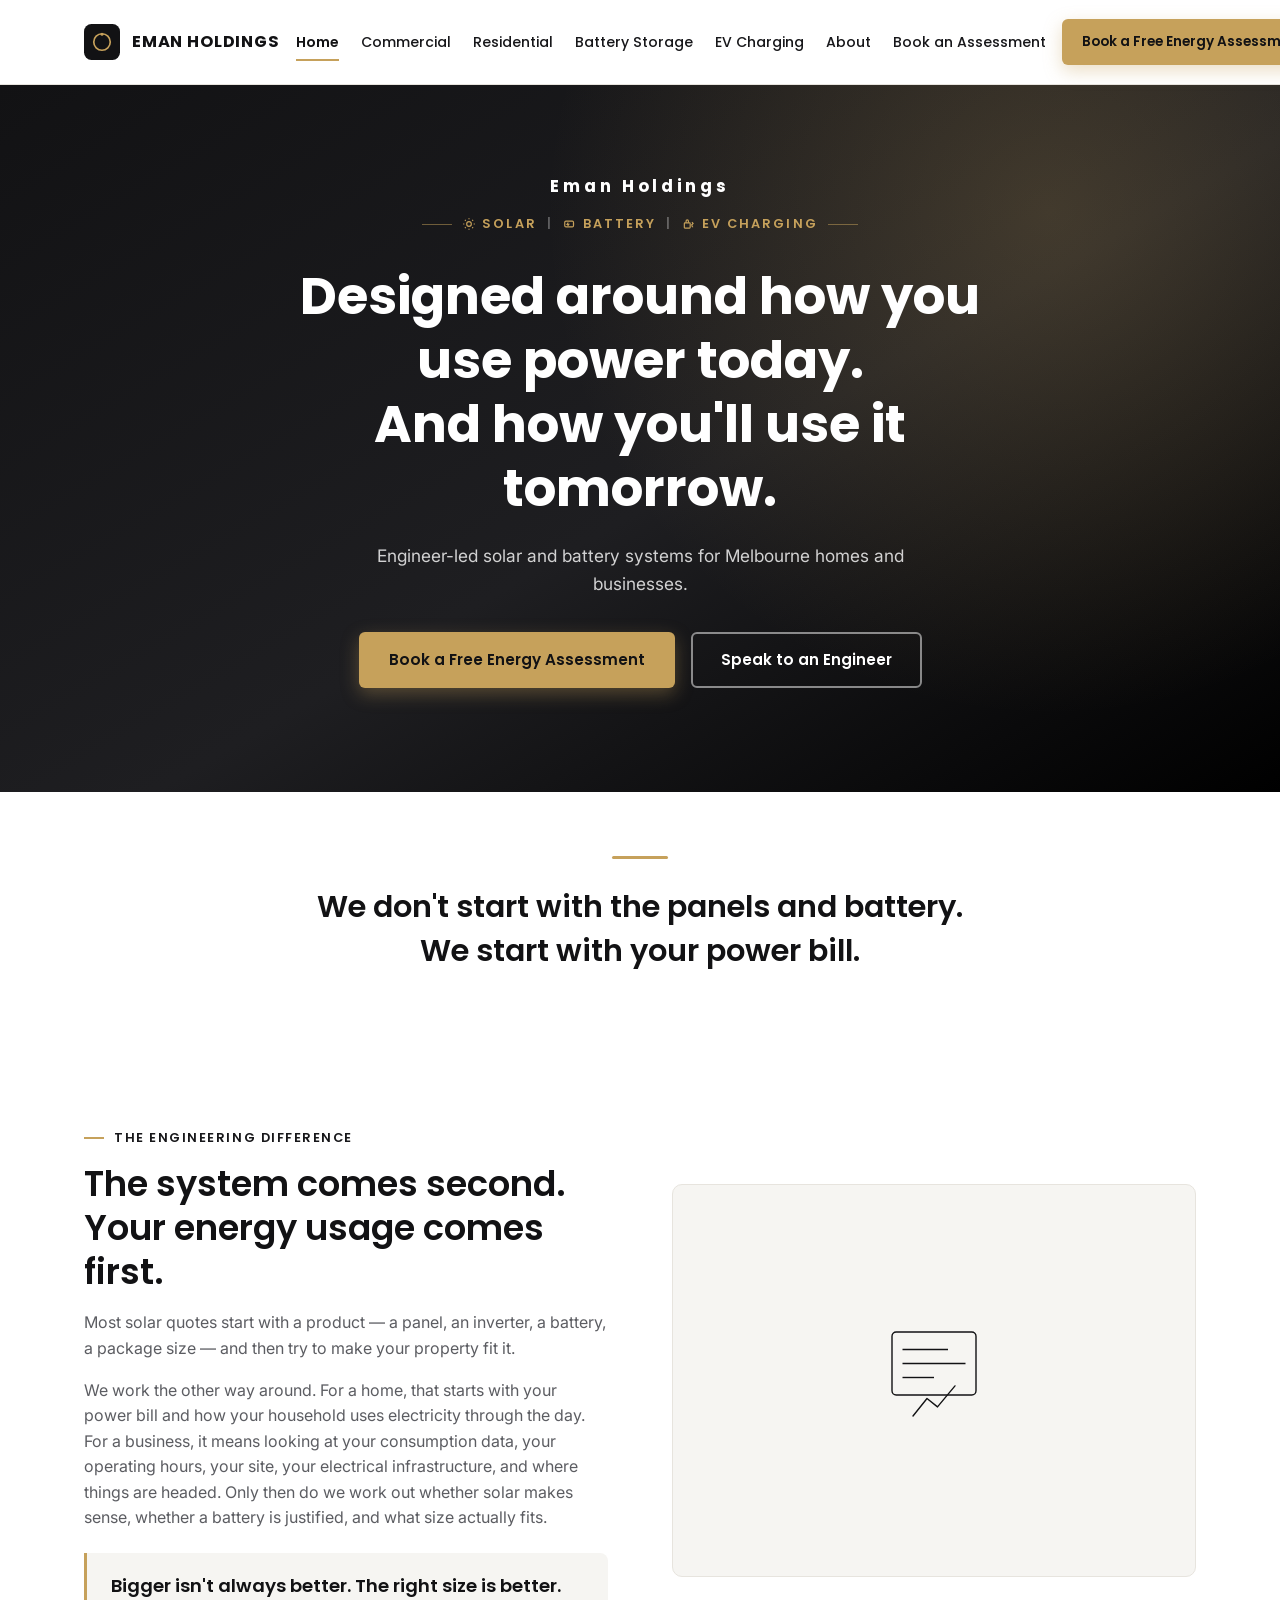
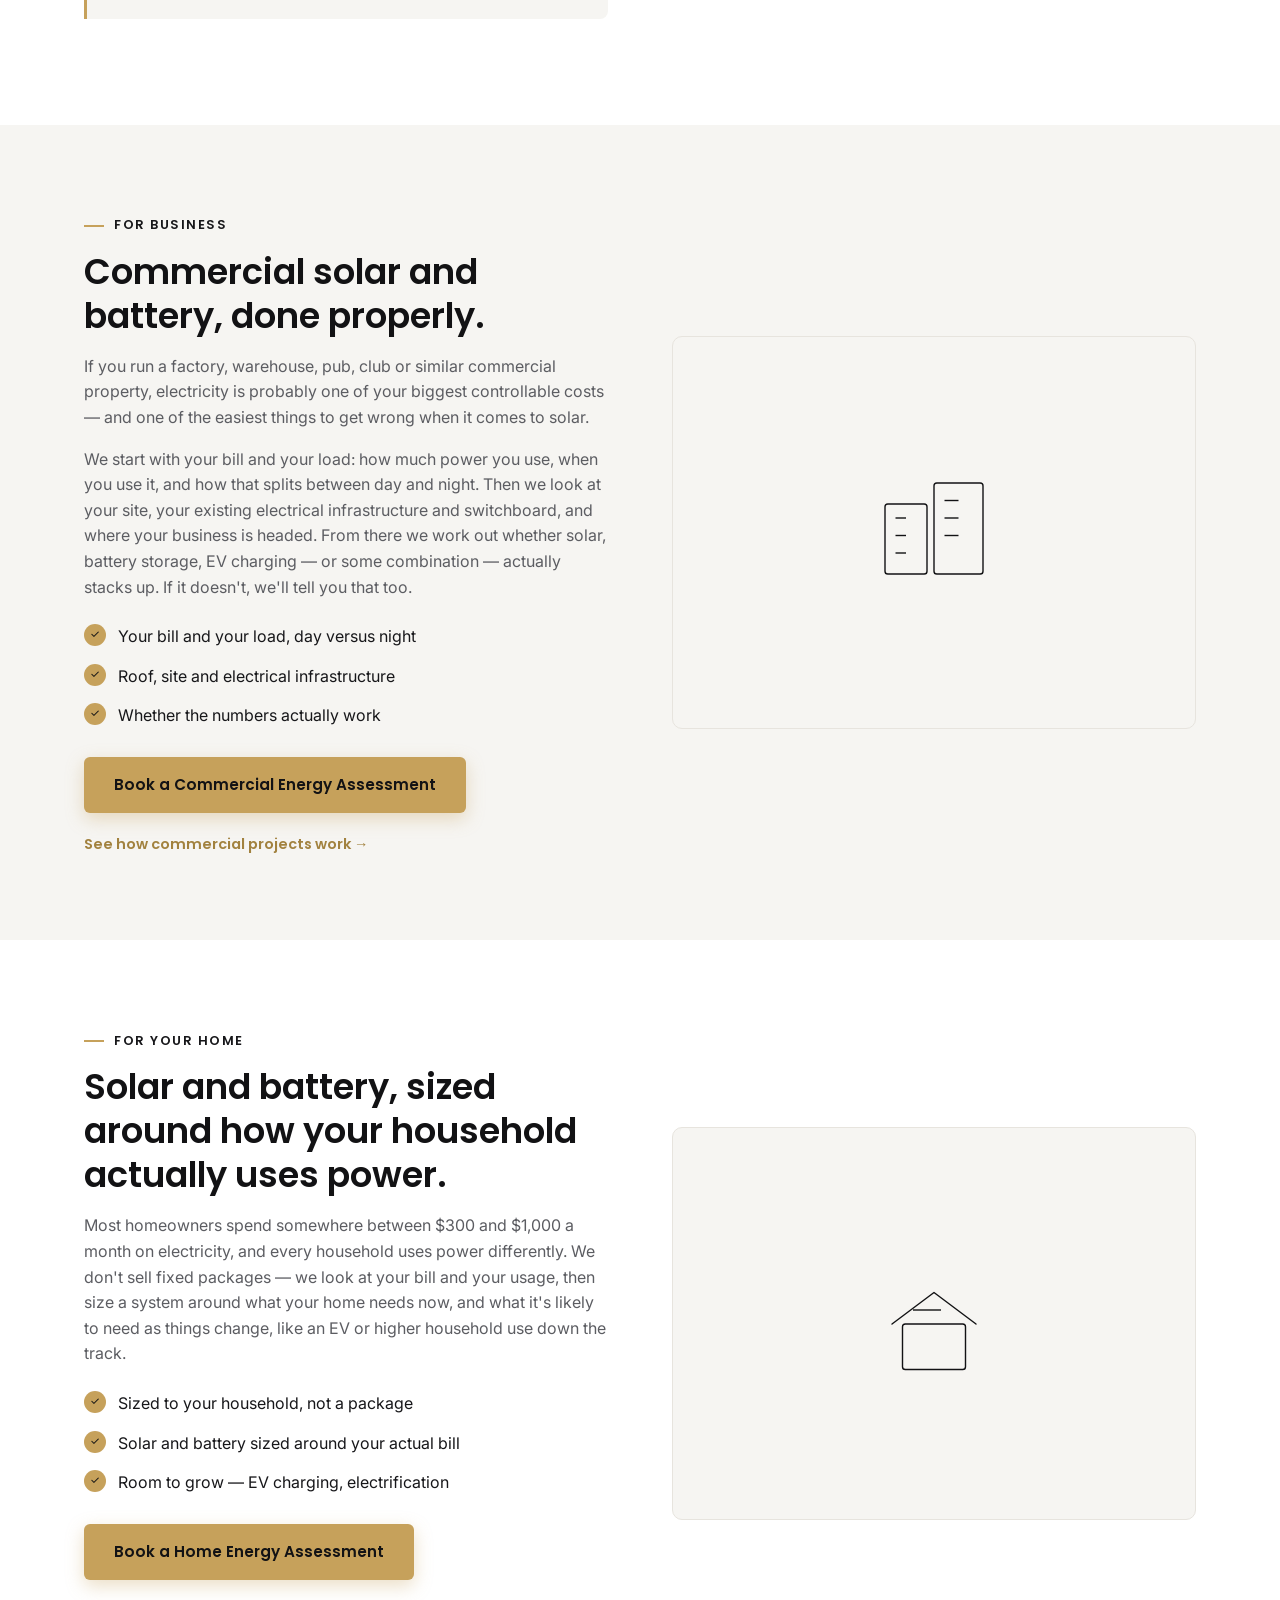
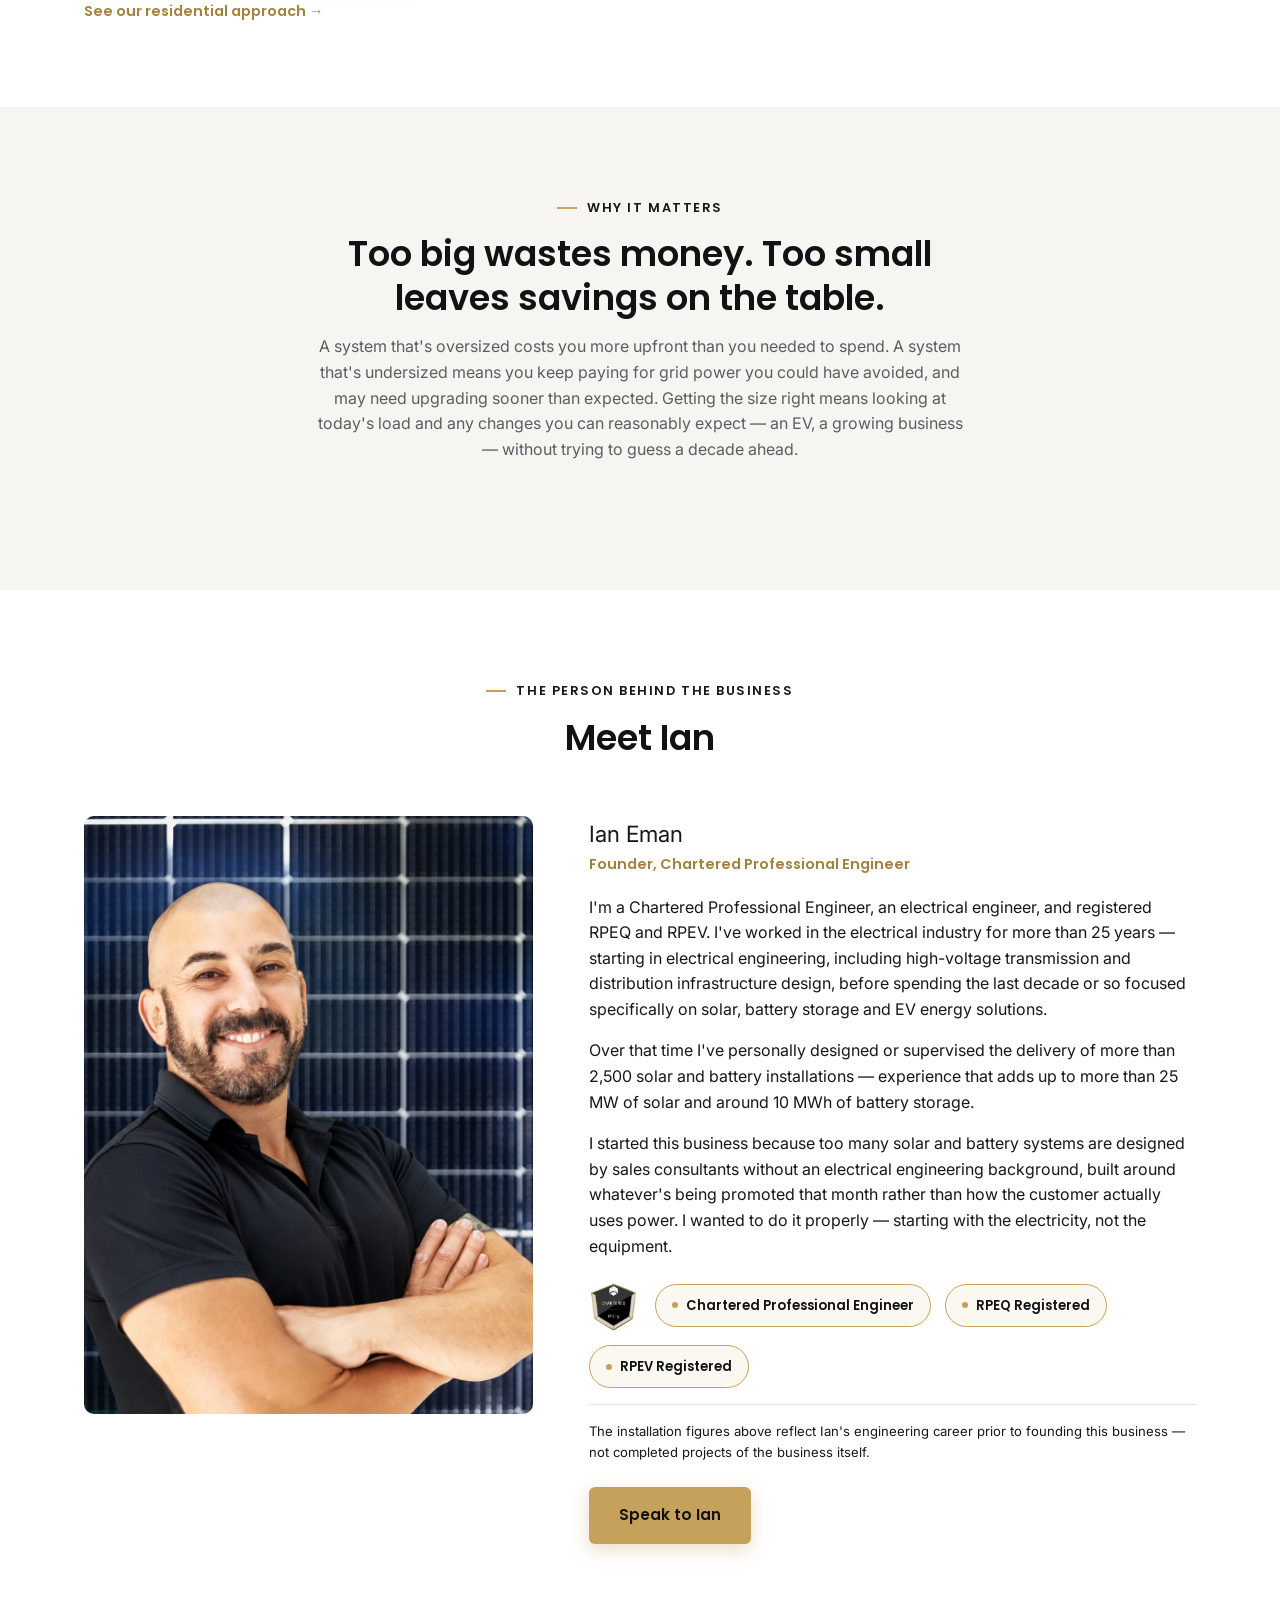
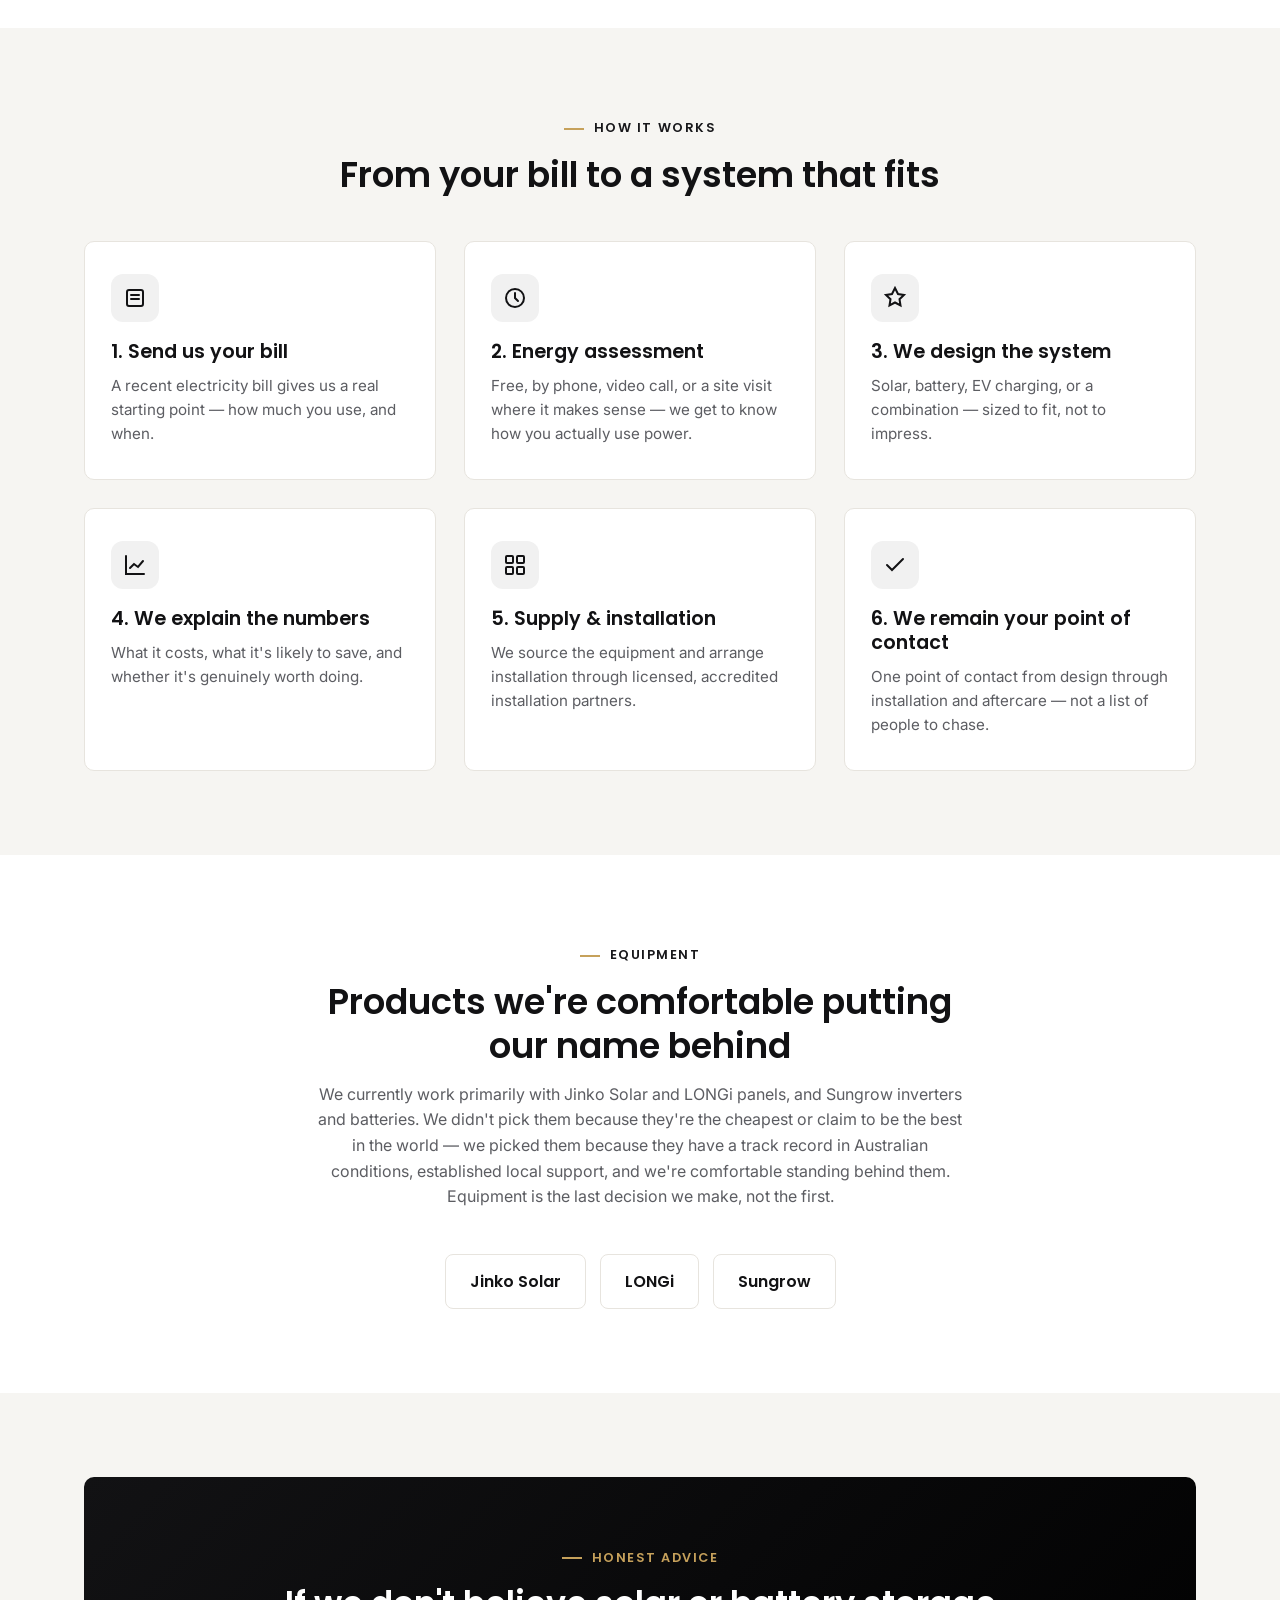
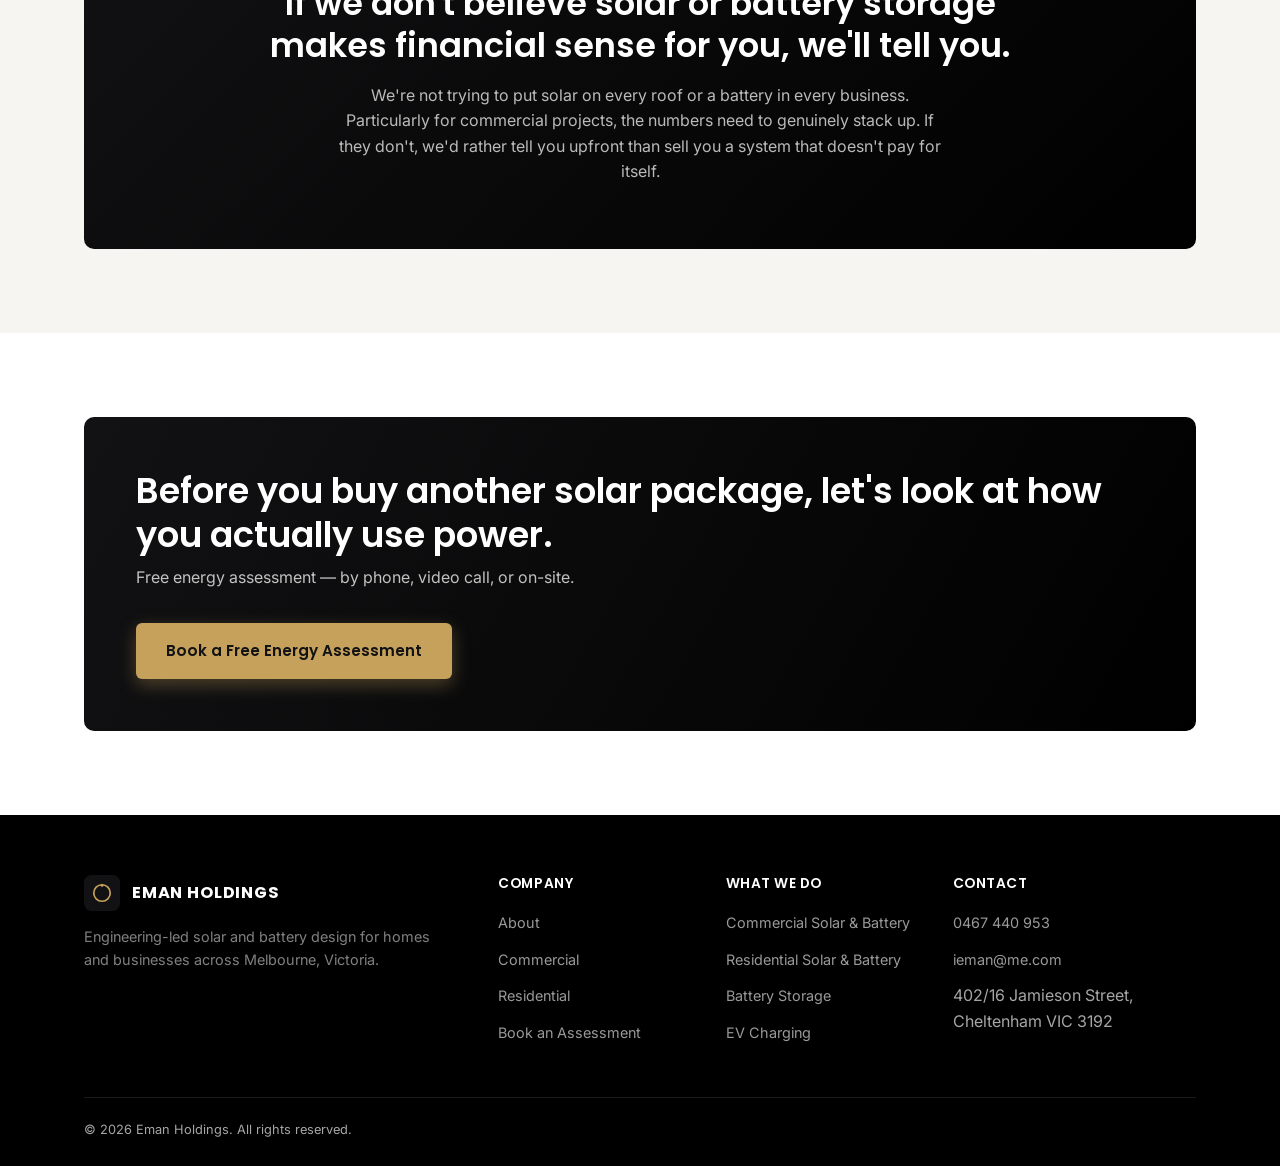
==== commit c47b79fe: "Add real founder photo and Chartered/CPEng credential badge Replaces the founder-photo placeholder o" ====
--- a/index.html
+++ b/index.html
@@ -123,8 +123,7 @@
     </div>
     <div class="founder-grid">
       <div class="founder-photo">
-        <svg viewBox="0 0 24 24" fill="none" stroke="currentColor" stroke-width="1.5"><circle cx="12" cy="8" r="4"/><path d="M4 20c0-4 4-6 8-6s8 2 8 6"/></svg>
-        <span>Photo of Ian &mdash; coming soon</span>
+        <img src="images/ian-eman.webp" alt="Ian Eman, founder of Eman Holdings" loading="lazy">
       </div>
       <div class="founder-bio">
         <div class="founder-name">Ian Eman</div>
@@ -132,7 +131,8 @@
         <p>I'm a Chartered Professional Engineer, an electrical engineer, and registered RPEQ and RPEV. I've worked in the electrical industry for more than 25 years &mdash; starting in electrical engineering, including high-voltage transmission and distribution infrastructure design, before spending the last decade or so focused specifically on solar, battery storage and EV energy solutions.</p>
         <p>Over that time I've personally designed or supervised the delivery of more than 2,500 solar and battery installations &mdash; experience that adds up to more than 25 MW of solar and around 10 MWh of battery storage.</p>
         <p>I started this business because too many solar and battery systems are designed by sales consultants without an electrical engineering background, built around whatever's being promoted that month rather than how the customer actually uses power. I wanted to do it properly &mdash; starting with the electricity, not the equipment.</p>
-        <div class="credential-row">
+        <div class="credential-row" style="align-items:center;">
+          <img src="images/cpeng-chartered-badge.png" alt="Chartered Professional Engineer (CPEng)" style="width:52px;height:52px;">
           <span class="credential-badge"><span class="dot"></span>Chartered Professional Engineer</span>
           <span class="credential-badge"><span class="dot"></span>RPEQ Registered</span>
           <span class="credential-badge"><span class="dot"></span>RPEV Registered</span>
--- a/css/styles.css
+++ b/css/styles.css
@@ -446,6 +446,10 @@
   aspect-ratio: 3/4;
   border-radius: var(--radius);
   background: var(--color-bg-alt);
+  overflow: hidden;
+}
+.founder-photo img { width: 100%; height: 100%; object-fit: cover; }
+.founder-photo.placeholder {
   border: 1px dashed var(--color-border);
   display: flex;
   flex-direction: column;
@@ -456,8 +460,8 @@
   text-align: center;
   padding: 24px;
 }
-.founder-photo svg { width: 48px; height: 48px; opacity: 0.5; }
-.founder-photo span { font-size: 0.82rem; font-weight: 600; font-family: var(--font-heading); }
+.founder-photo.placeholder svg { width: 48px; height: 48px; opacity: 0.5; }
+.founder-photo.placeholder span { font-size: 0.82rem; font-weight: 600; font-family: var(--font-heading); }
 .founder-name { font-size: 1.4rem; margin-bottom: 2px; }
 .founder-title { color: var(--color-gold-dark); font-weight: 600; font-family: var(--font-heading); font-size: 0.9rem; margin-bottom: 18px; }
 .founder-bio p { margin-bottom: 16px; color: var(--color-text); }
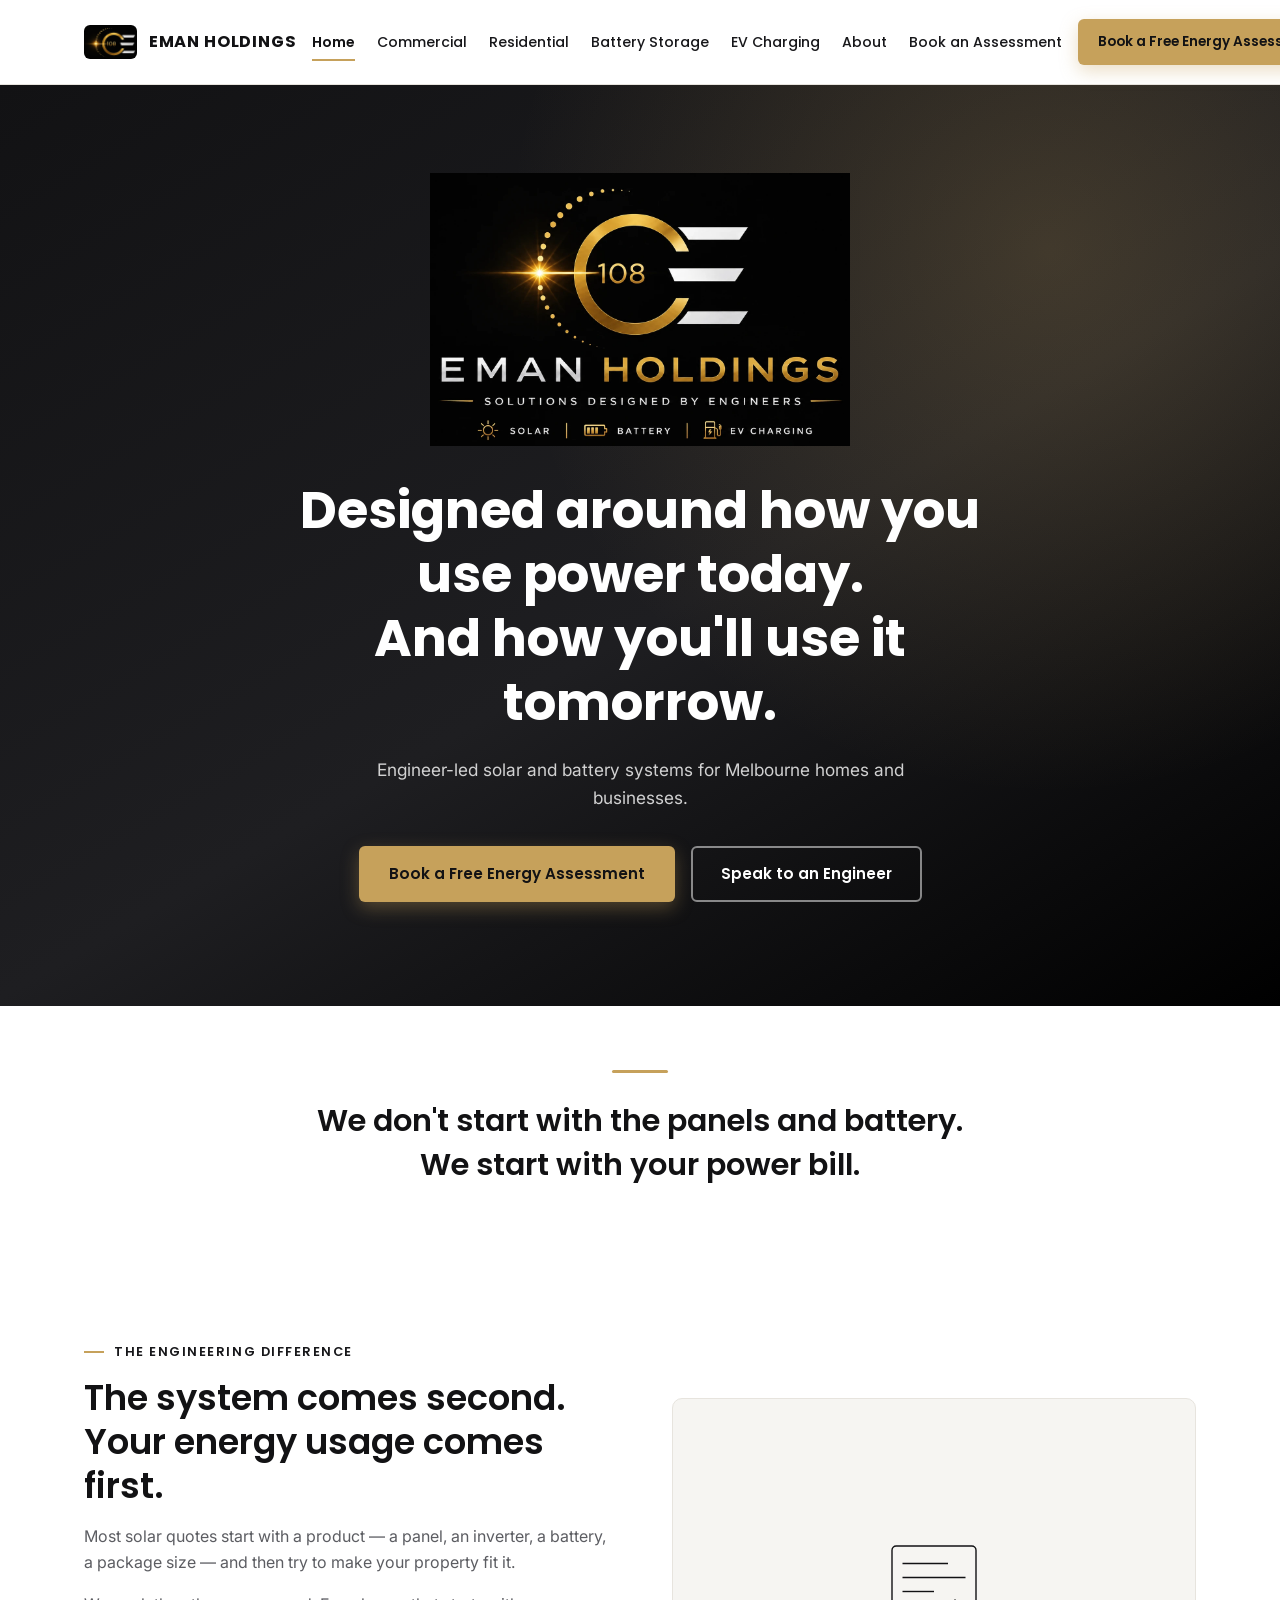
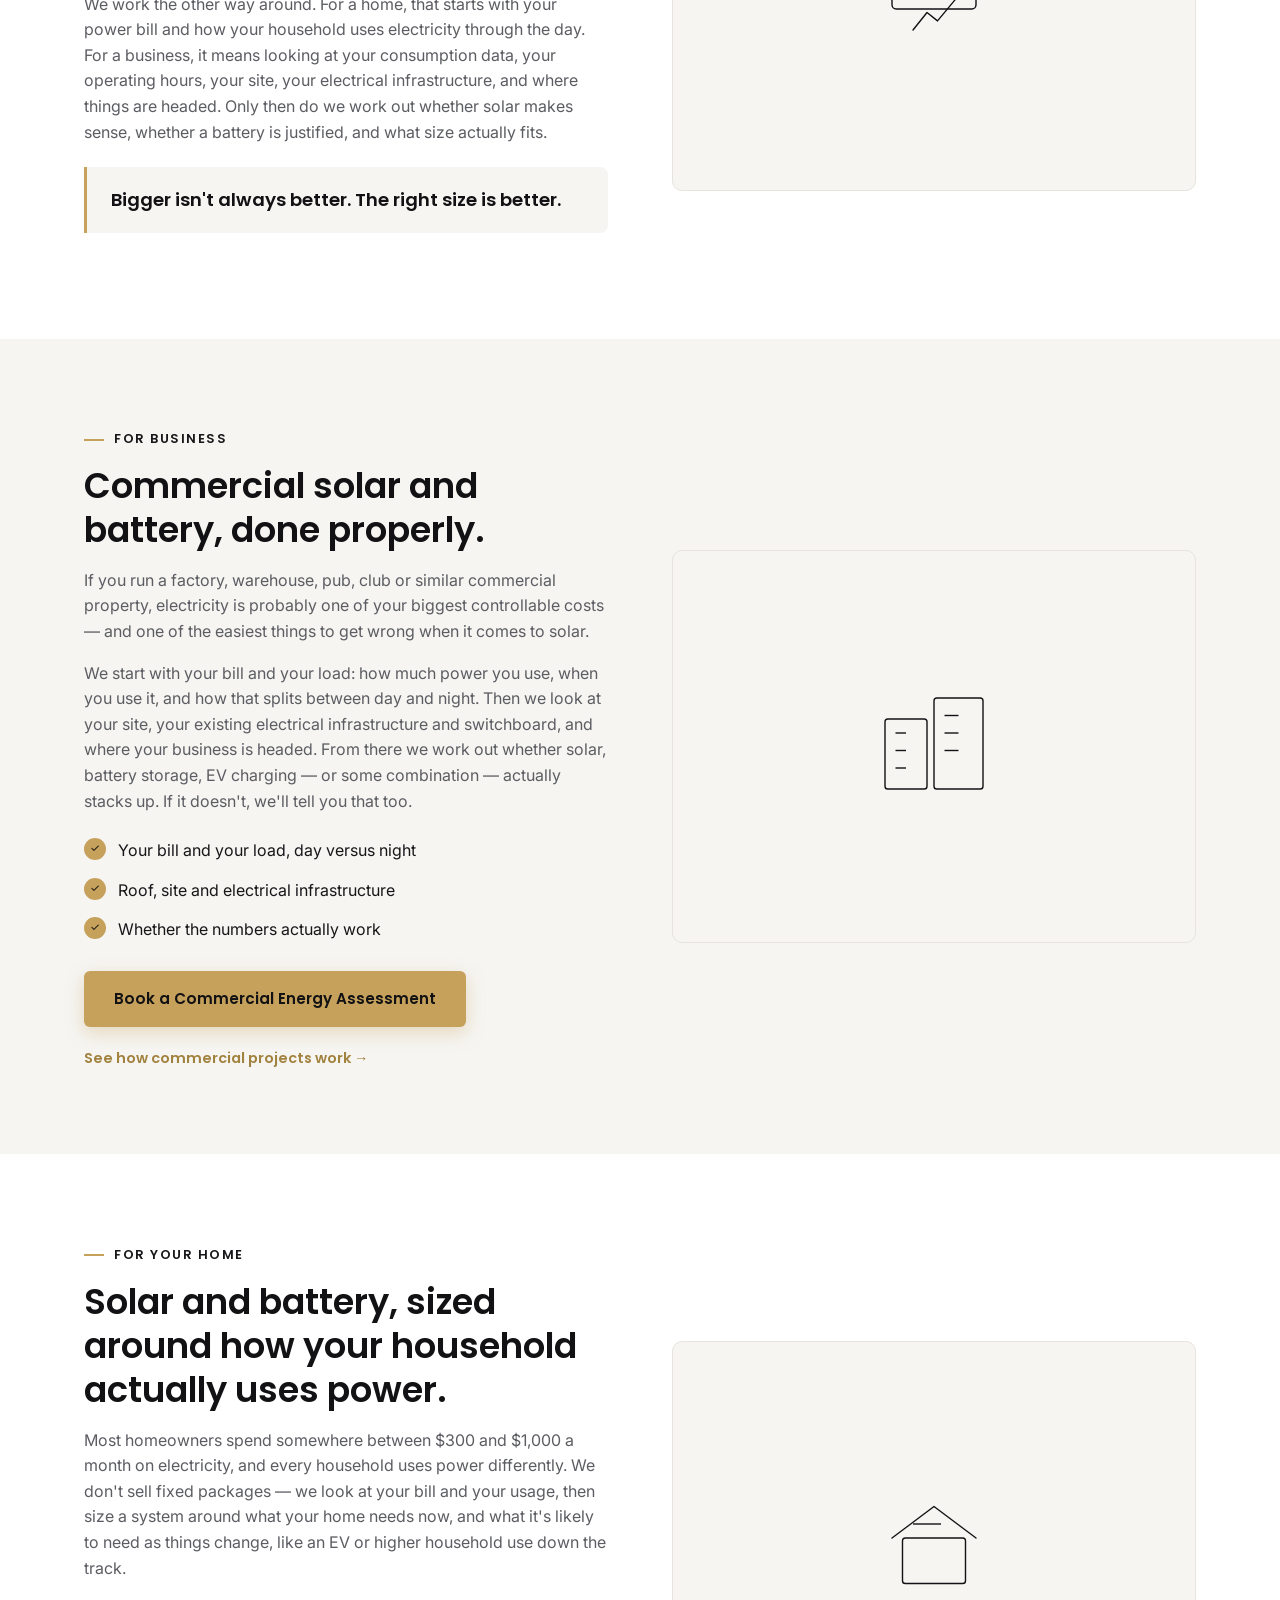
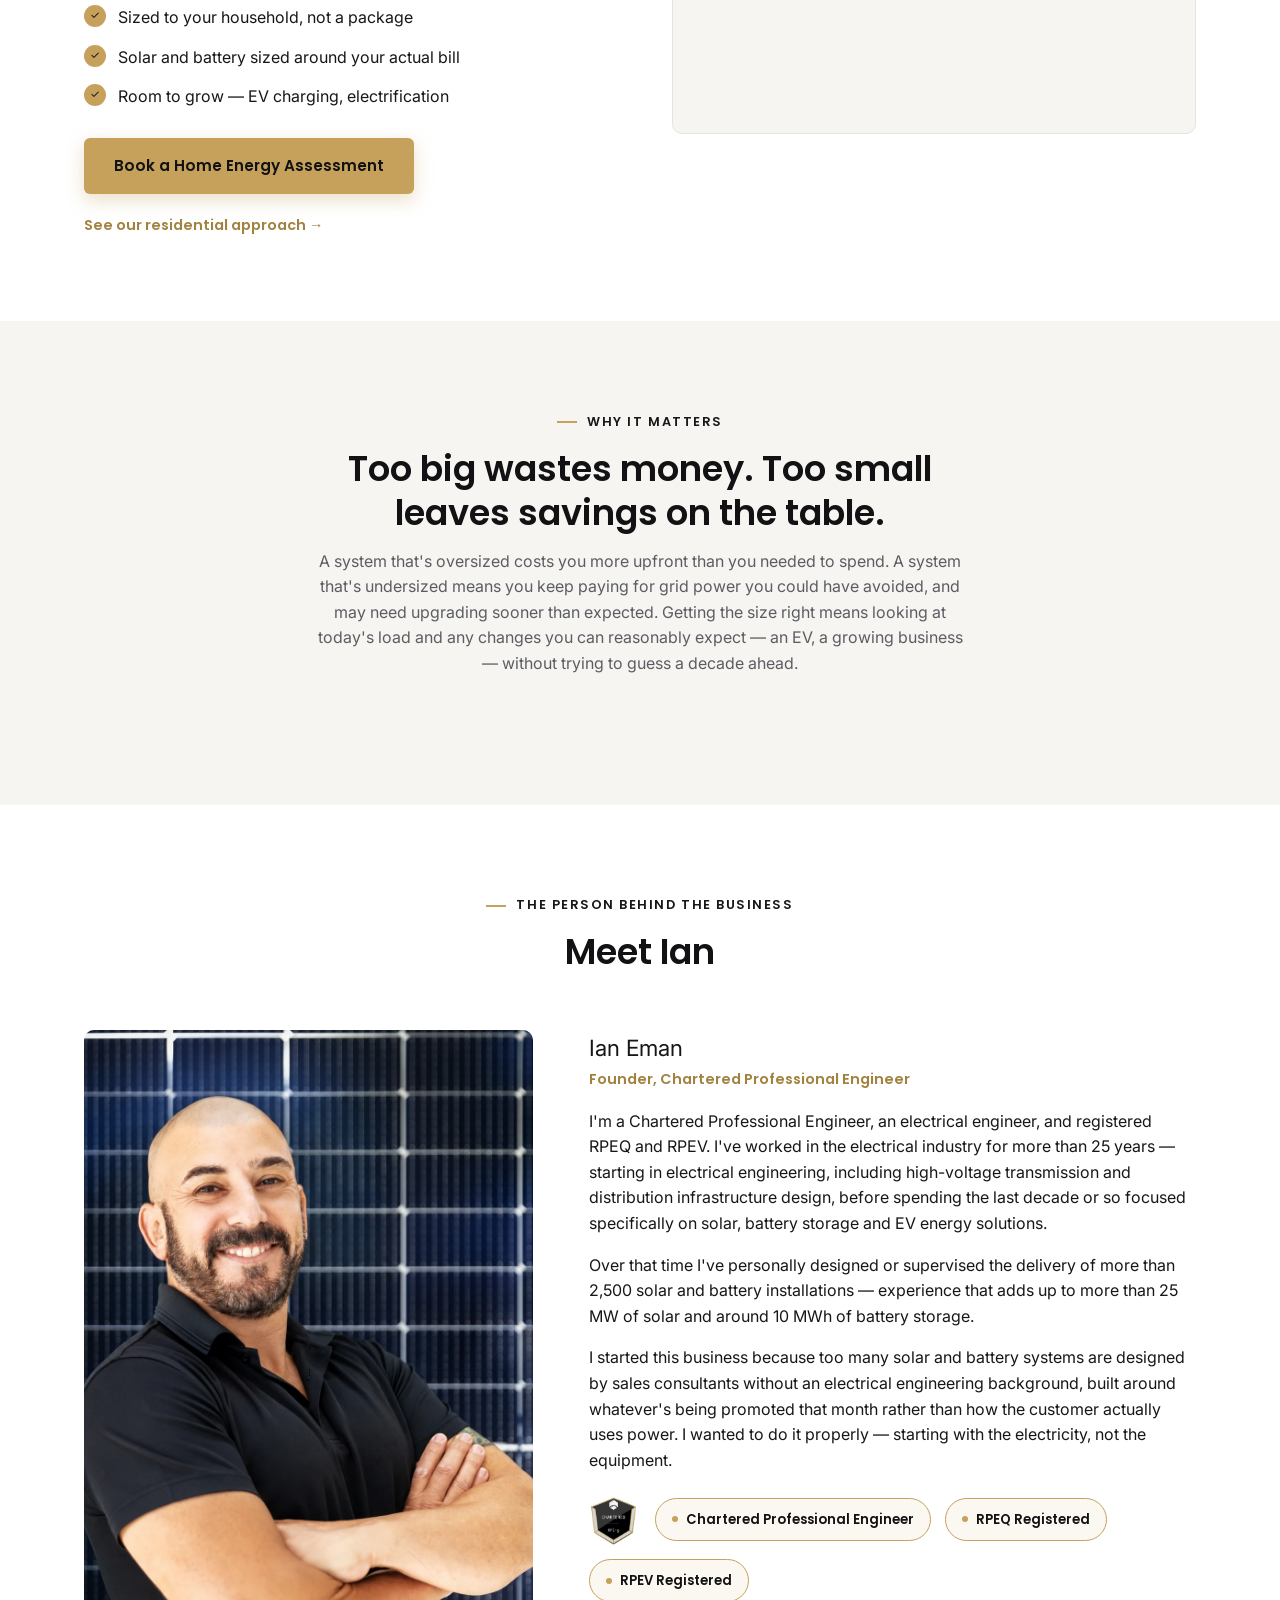
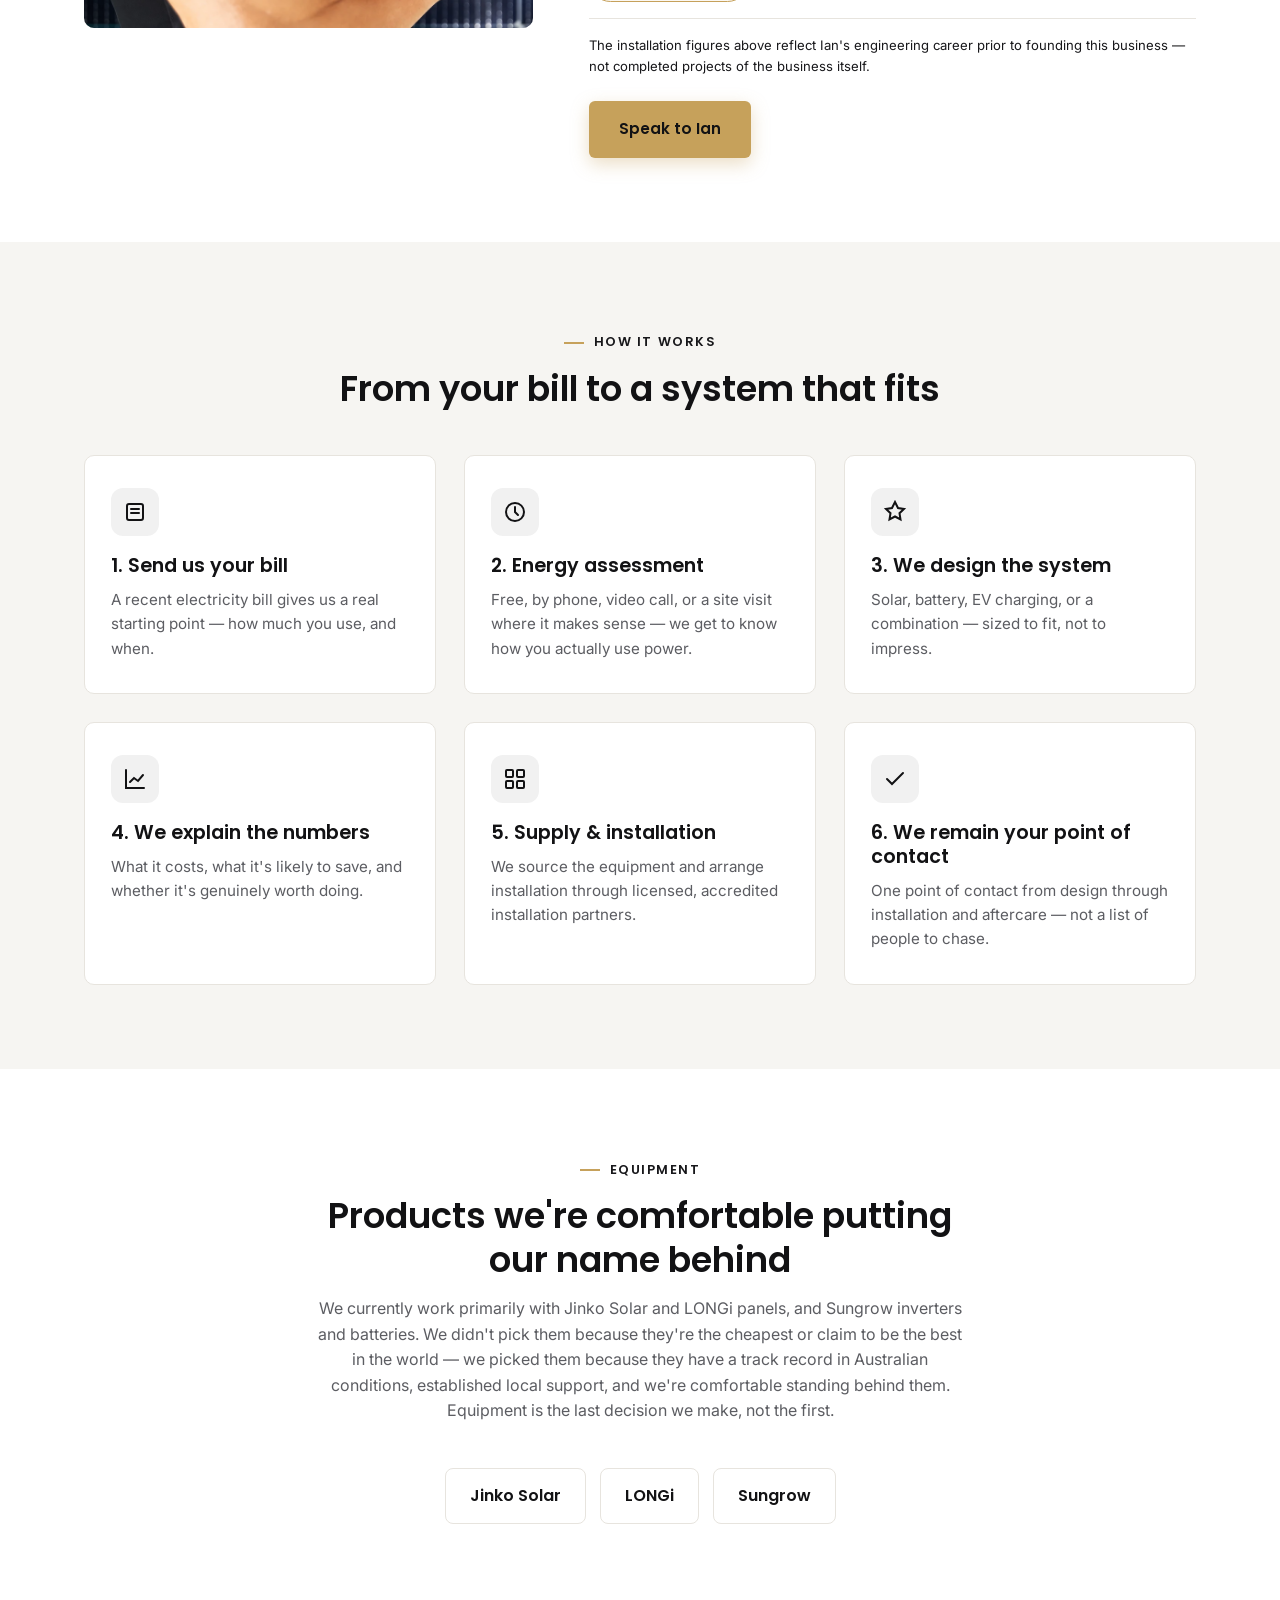
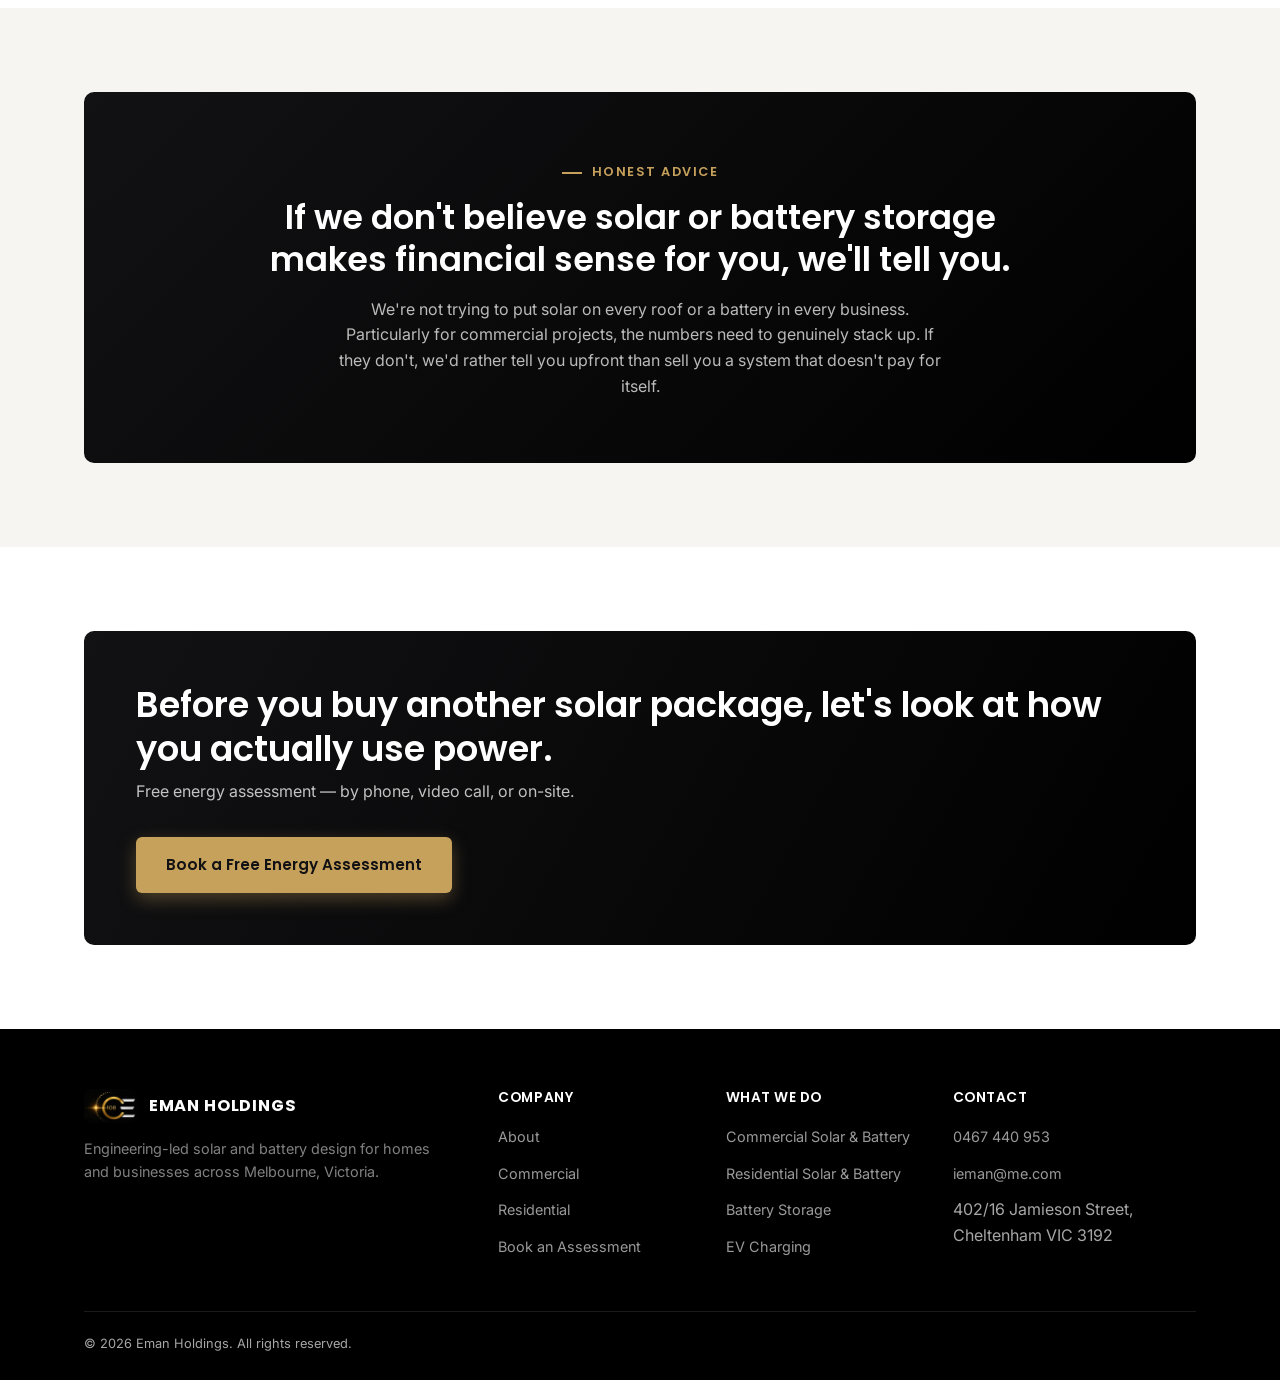
==== commit a2bd0b75: "Replace placeholder logo with real designed artwork Uses the supplied logo (ring/starburst mark, EMA" ====
--- a/index.html
+++ b/index.html
@@ -17,16 +17,7 @@
 
 <section class="hero">
   <div class="container hero-inner">
-    <span class="hero-brand" data-brand-name>EMAN HOLDINGS</span>
-    <div class="hero-services">
-      <span class="dash"></span>
-      <span class="service-item"><svg width="14" height="14" viewBox="0 0 24 24" fill="none" stroke="currentColor" stroke-width="2"><circle cx="12" cy="12" r="4"/><path d="M12 2v2M12 20v2M4 12H2M22 12h-2M5 5l1.4 1.4M17.6 17.6L19 19M19 5l-1.4 1.4M6.4 17.6L5 19"/></svg> Solar</span>
-      <span class="sep">|</span>
-      <span class="service-item"><svg width="14" height="14" viewBox="0 0 24 24" fill="none" stroke="currentColor" stroke-width="2"><rect x="3" y="7" width="15" height="10" rx="2"/><path d="M18 10.5v3"/><path d="M9 9.5l-2 3h3l-2 3"/></svg> Battery</span>
-      <span class="sep">|</span>
-      <span class="service-item"><svg width="14" height="14" viewBox="0 0 24 24" fill="none" stroke="currentColor" stroke-width="2"><rect x="4" y="10" width="10" height="9" rx="1"/><path d="M7 10V7a2 2 0 012-2v0a2 2 0 012 2v3"/><path d="M17 12v3a2 2 0 002 2v0"/><path d="M17 9l2 2-2 2"/></svg> EV Charging</span>
-      <span class="dash"></span>
-    </div>
+    <img class="hero-logo" src="images/eman-holdings-logo.png" alt="Eman Holdings — Solutions Designed by Engineers — Solar, Battery, EV Charging">
     <h1>Designed around how you use power today.<br>And how you'll use it tomorrow.</h1>
     <p class="lede">Engineer-led solar and battery systems for Melbourne homes and businesses.</p>
     <div class="hero-actions">
--- a/css/styles.css
+++ b/css/styles.css
@@ -177,7 +177,7 @@
   color: var(--color-primary);
   flex-shrink: 0;
 }
-.logo .mark { width: 36px; height: 36px; flex-shrink: 0; }
+.logo .mark { height: 34px; width: auto; flex-shrink: 0; border-radius: 6px; }
 
 .nav-links {
   display: flex;
@@ -237,6 +237,7 @@
   pointer-events: none;
 }
 .hero-inner { position: relative; z-index: 1; max-width: 760px; margin: 0 auto; }
+.hero-logo { max-width: min(420px, 85%); width: 100%; height: auto; margin: 0 auto 32px; }
 .hero-brand {
   display: block;
   font-family: var(--font-heading);
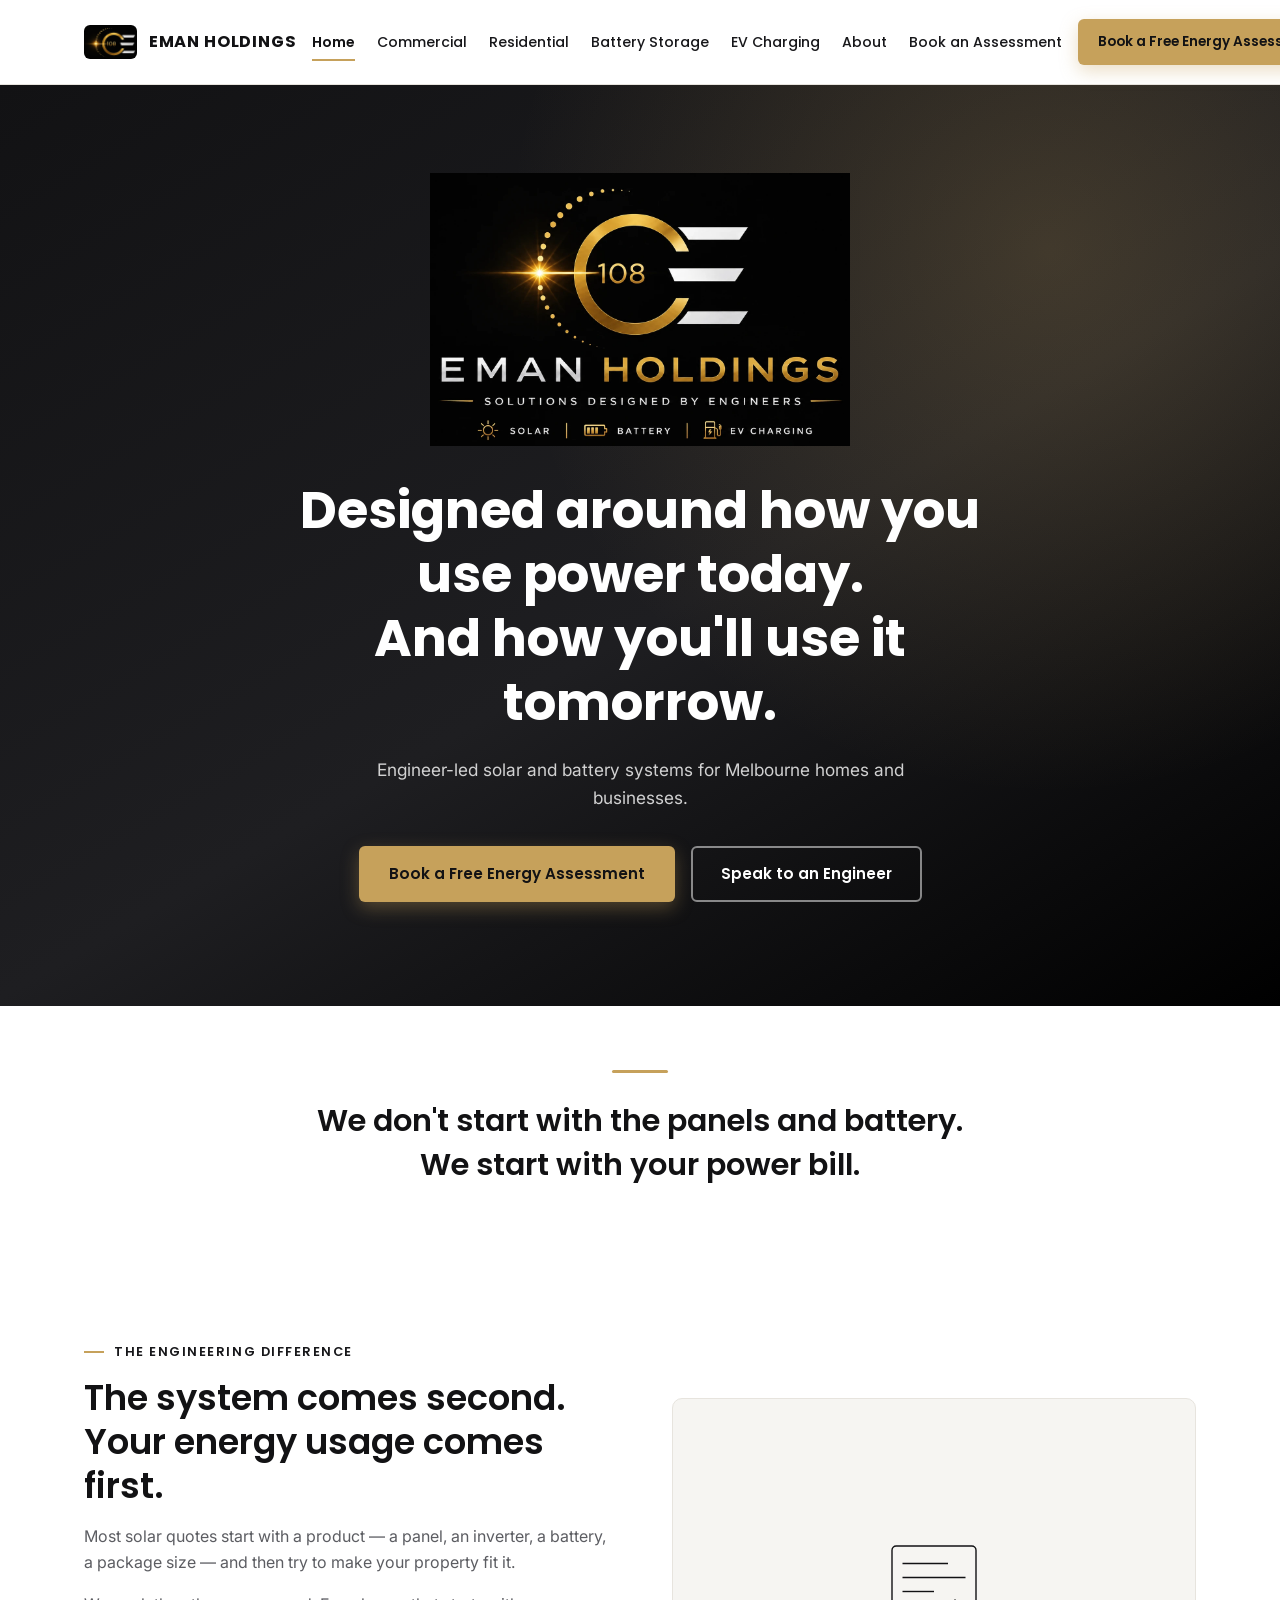
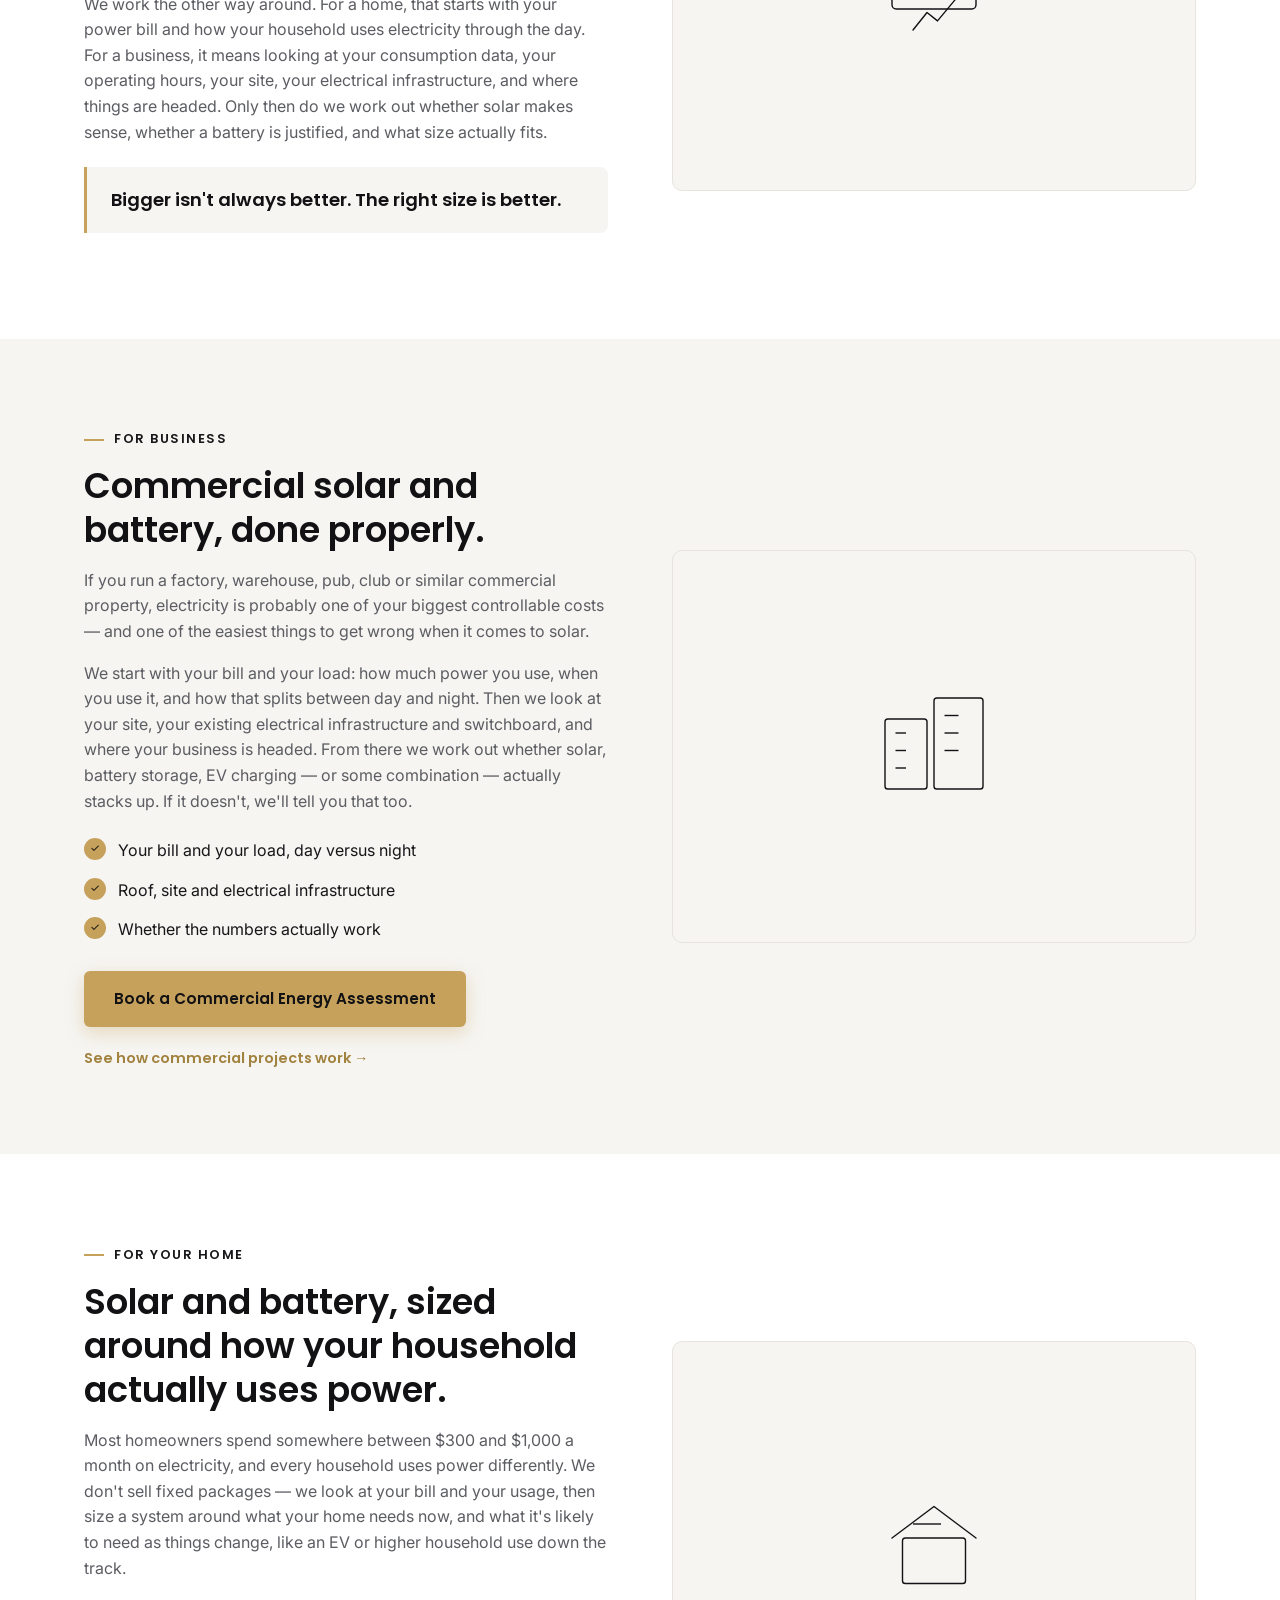
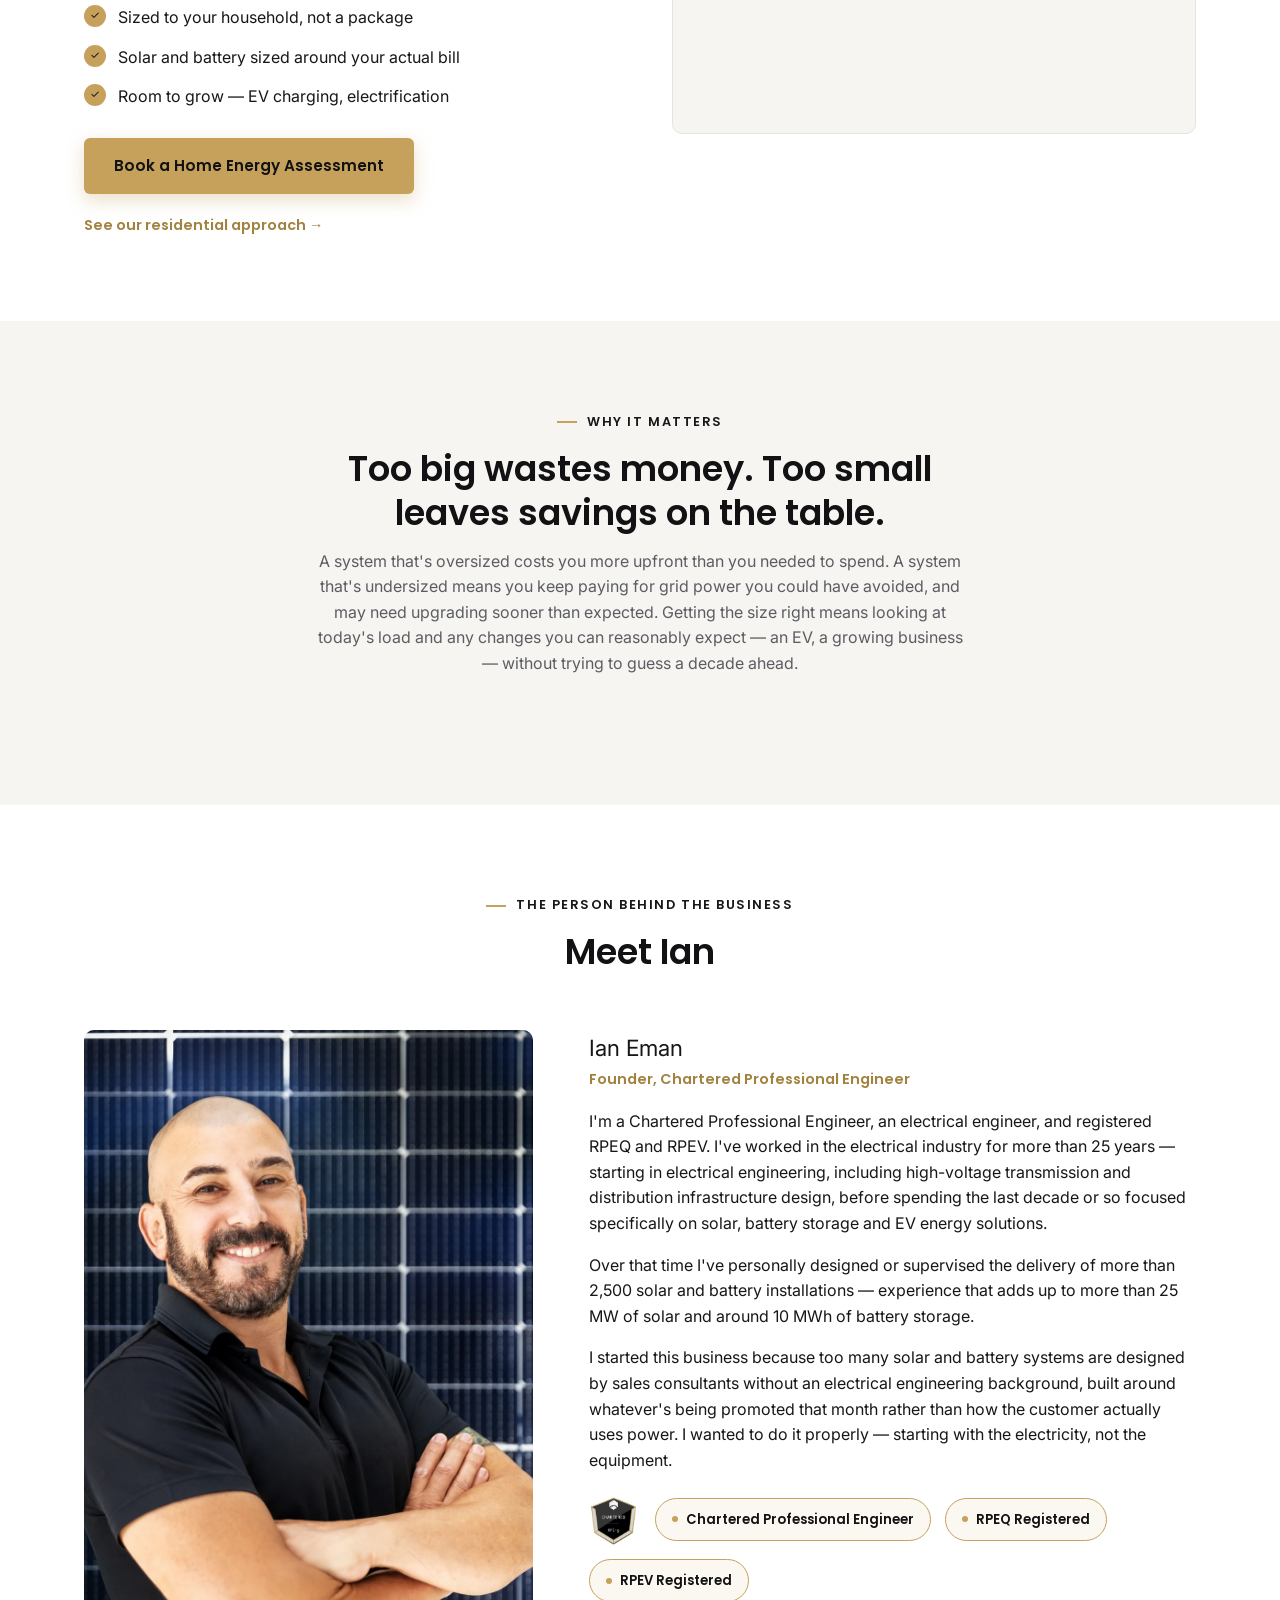
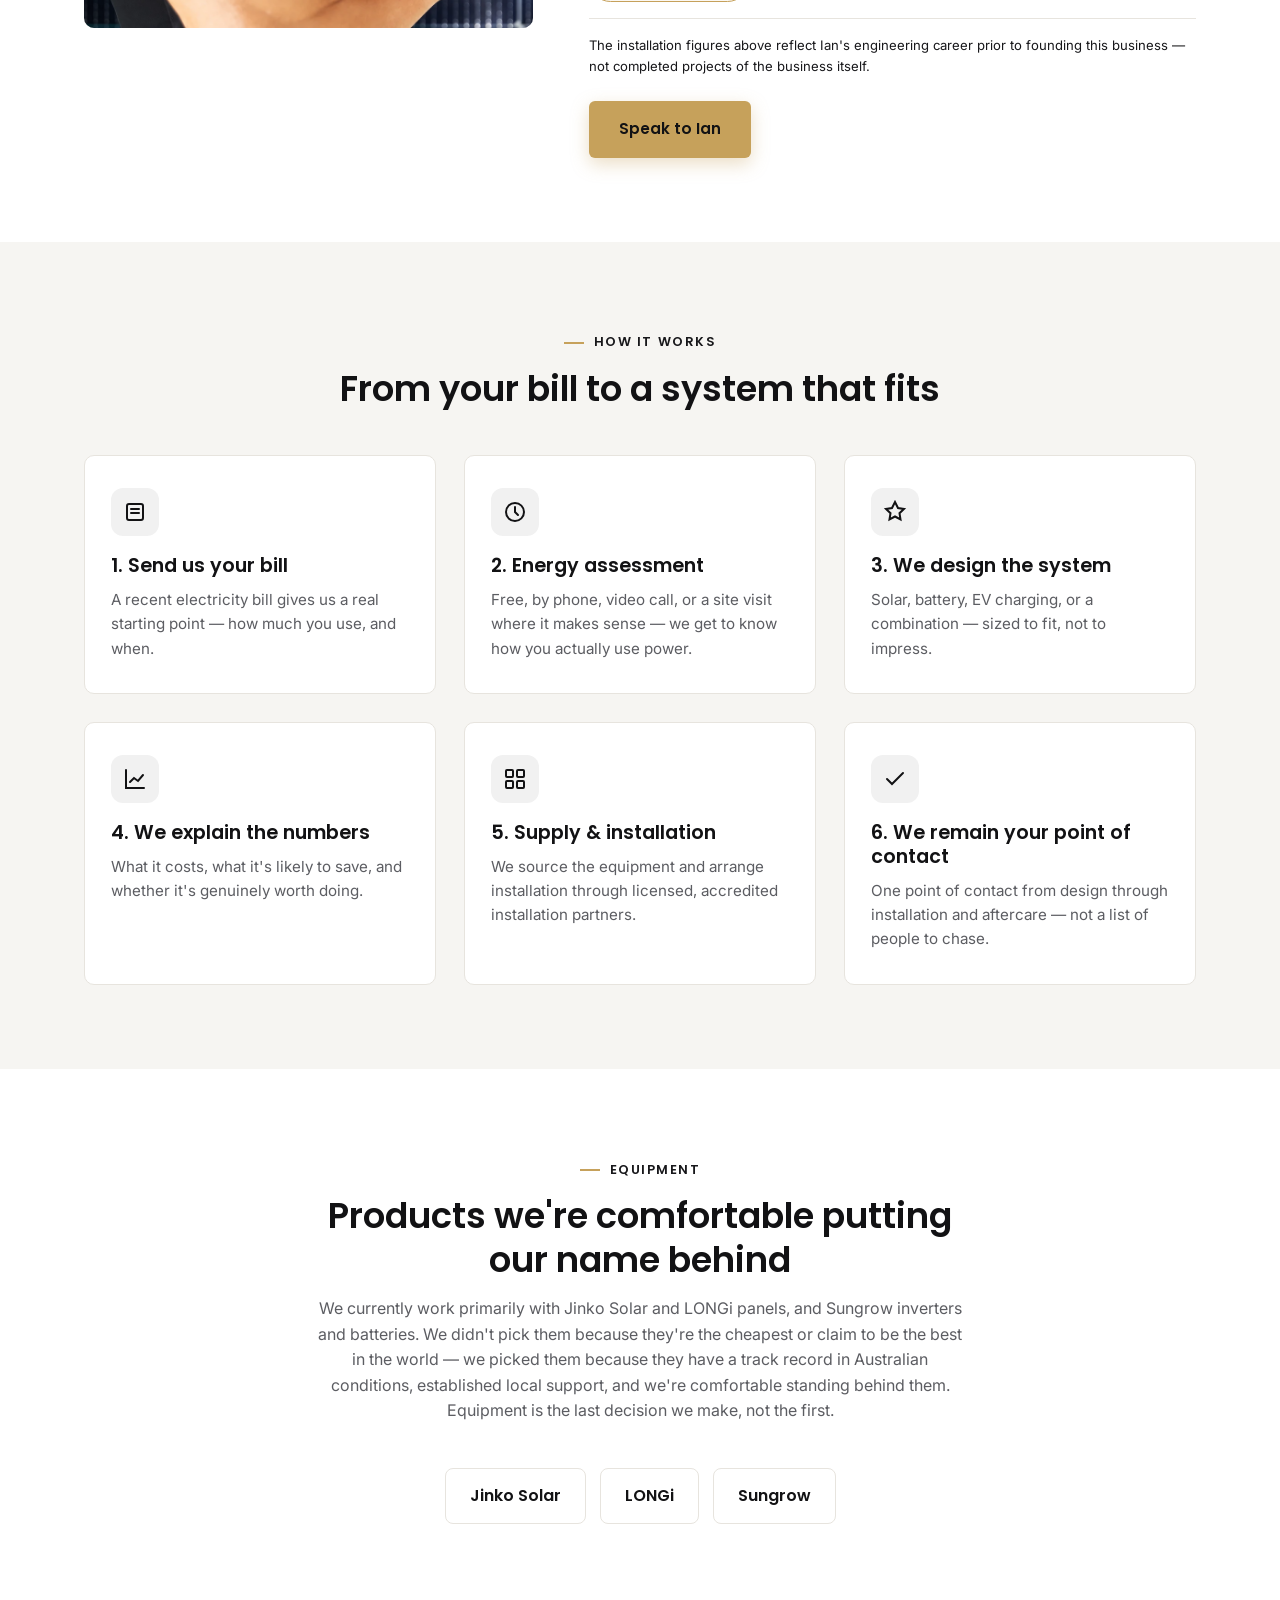
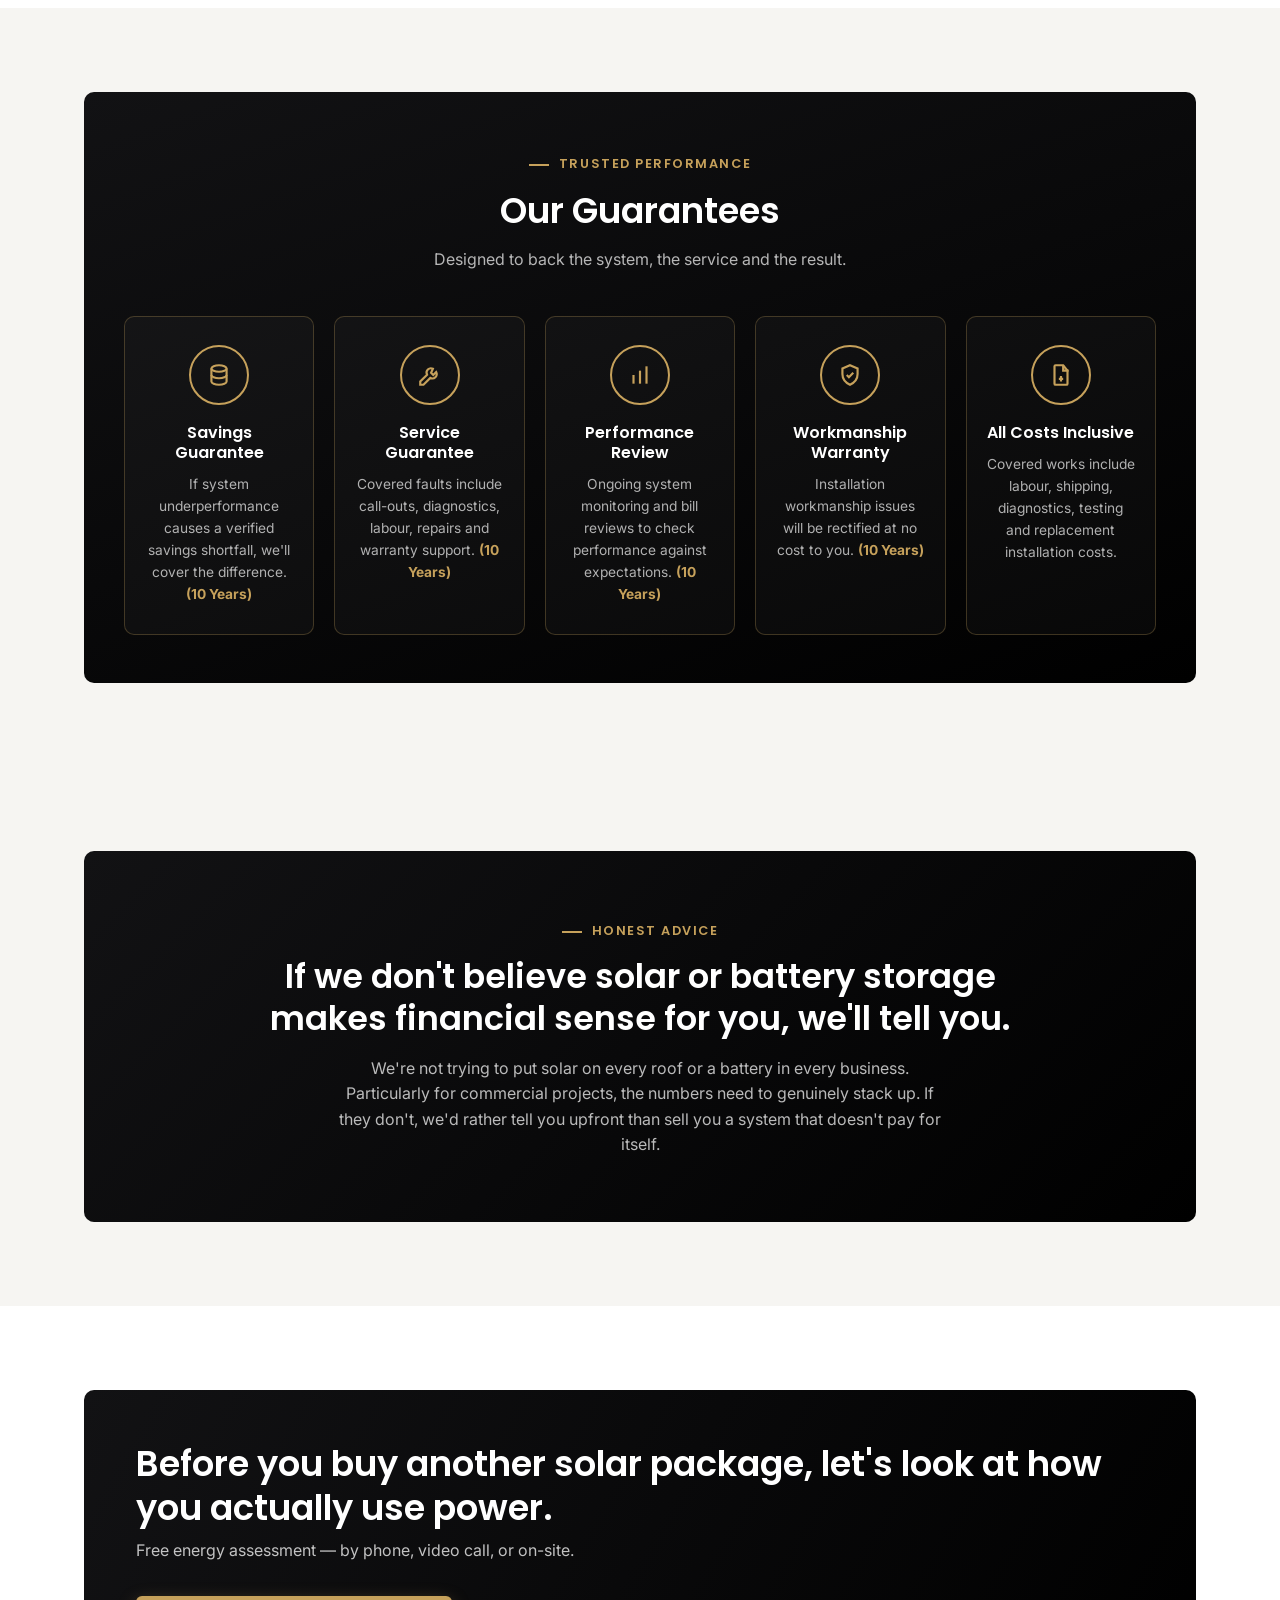
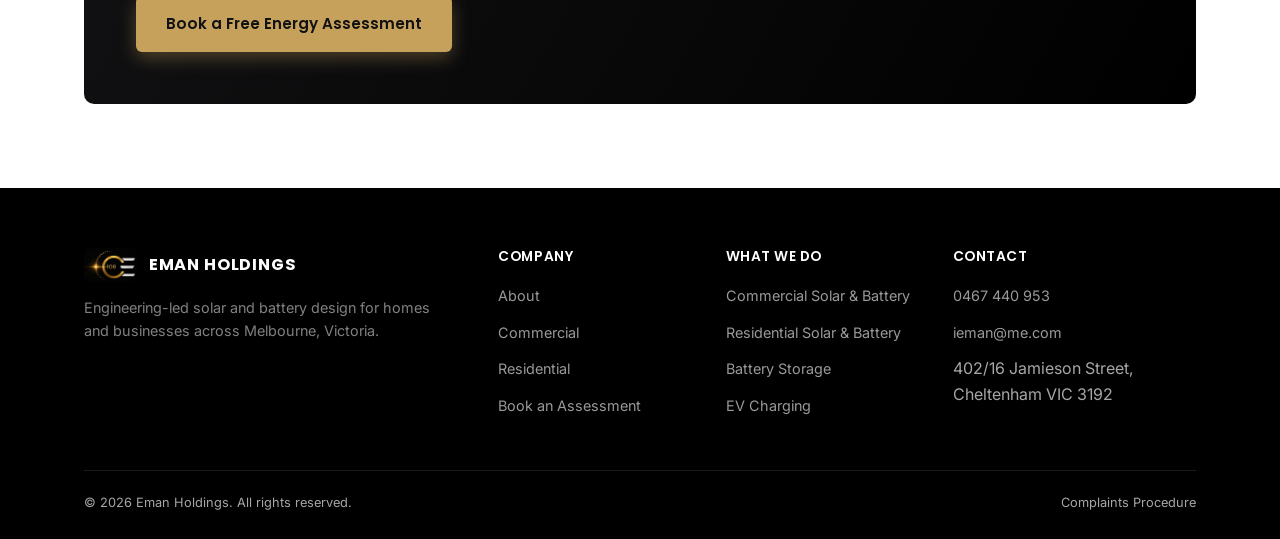
==== commit af600e20: "Add Guarantees section and published Complaints Procedure page Adds a five-guarantee trust section t" ====
--- a/index.html
+++ b/index.html
@@ -169,6 +169,45 @@
 
 <section class="section section-alt">
   <div class="container">
+    <div class="guarantee-section">
+      <div class="section-head">
+        <span class="eyebrow">Trusted Performance</span>
+        <h2>Our Guarantees</h2>
+        <p>Designed to back the system, the service and the result.</p>
+      </div>
+      <div class="guarantee-grid">
+        <div class="guarantee-card">
+          <div class="ring-icon"><svg viewBox="0 0 24 24" fill="none" stroke="currentColor" stroke-width="2"><ellipse cx="12" cy="6" rx="7" ry="3"/><path d="M5 6v6c0 1.66 3.13 3 7 3s7-1.34 7-3V6"/><path d="M5 12v6c0 1.66 3.13 3 7 3s7-1.34 7-3v-6"/></svg></div>
+          <h3>Savings Guarantee</h3>
+          <p>If system underperformance causes a verified savings shortfall, we'll cover the difference. <span class="years-badge">(10 Years)</span></p>
+        </div>
+        <div class="guarantee-card">
+          <div class="ring-icon"><svg viewBox="0 0 24 24" fill="none" stroke="currentColor" stroke-width="2"><path d="M14.7 6.3a4 4 0 00-5.4 5.4L3 18v3h3l6.3-6.3a4 4 0 005.4-5.4l-2.7 2.7-2-2z"/></svg></div>
+          <h3>Service Guarantee</h3>
+          <p>Covered faults include call-outs, diagnostics, labour, repairs and warranty support. <span class="years-badge">(10 Years)</span></p>
+        </div>
+        <div class="guarantee-card">
+          <div class="ring-icon"><svg viewBox="0 0 24 24" fill="none" stroke="currentColor" stroke-width="2"><line x1="6" y1="20" x2="6" y2="12"/><line x1="12" y1="20" x2="12" y2="8"/><line x1="18" y1="20" x2="18" y2="4"/></svg></div>
+          <h3>Performance Review</h3>
+          <p>Ongoing system monitoring and bill reviews to check performance against expectations. <span class="years-badge">(10 Years)</span></p>
+        </div>
+        <div class="guarantee-card">
+          <div class="ring-icon"><svg viewBox="0 0 24 24" fill="none" stroke="currentColor" stroke-width="2"><path d="M12 3l7 3v5c0 4.5-3 8-7 10-4-2-7-5.5-7-10V6z"/><path d="M9 12l2 2 4-4"/></svg></div>
+          <h3>Workmanship Warranty</h3>
+          <p>Installation workmanship issues will be rectified at no cost to you. <span class="years-badge">(10 Years)</span></p>
+        </div>
+        <div class="guarantee-card">
+          <div class="ring-icon"><svg viewBox="0 0 24 24" fill="none" stroke="currentColor" stroke-width="2"><path d="M14 3H7a1 1 0 00-1 1v16a1 1 0 001 1h10a1 1 0 001-1V8z"/><path d="M14 3v5h5"/><path d="M10 15.5h4M12 13v5"/></svg></div>
+          <h3>All Costs Inclusive</h3>
+          <p>Covered works include labour, shipping, diagnostics, testing and replacement installation costs.</p>
+        </div>
+      </div>
+    </div>
+  </div>
+</section>
+
+<section class="section section-alt">
+  <div class="container">
     <div class="statement-band">
       <span class="eyebrow">Honest Advice</span>
       <h2>If we don't believe solar or battery storage makes financial sense for you, we'll tell you.</h2>
--- a/css/styles.css
+++ b/css/styles.css
@@ -356,6 +356,36 @@
   margin: 22px 0;
 }
 
+/* ============ Guarantees ============ */
+.guarantee-section {
+  background: linear-gradient(160deg, var(--color-primary), #000000);
+  border-radius: var(--radius);
+  padding: 56px 40px 48px;
+}
+.guarantee-section .section-head .eyebrow { color: var(--color-gold); justify-content: center; }
+.guarantee-section .section-head h2 { color: #fff; }
+.guarantee-section .section-head p { color: rgba(255,255,255,0.7); }
+.guarantee-grid { display: grid; grid-template-columns: repeat(5, 1fr); gap: 20px; }
+.guarantee-card {
+  background: rgba(255,255,255,0.03);
+  border: 1px solid rgba(198,161,91,0.28);
+  border-radius: var(--radius);
+  padding: 28px 20px;
+  text-align: center;
+}
+.guarantee-card .ring-icon {
+  width: 60px; height: 60px;
+  border-radius: 50%;
+  border: 2px solid var(--color-gold);
+  display: flex; align-items: center; justify-content: center;
+  margin: 0 auto 18px;
+  color: var(--color-gold);
+}
+.guarantee-card .ring-icon svg { width: 26px; height: 26px; }
+.guarantee-card h3 { color: #fff; font-size: 1rem; margin-bottom: 10px; }
+.guarantee-card p { color: rgba(255,255,255,0.68); font-size: 0.86rem; }
+.guarantee-card .years-badge { color: var(--color-gold); font-weight: 700; }
+
 /* ============ Statement band (honest-advice style) ============ */
 .statement-band {
   background: linear-gradient(135deg, var(--color-primary), #000000);
@@ -555,6 +585,7 @@
   display: flex; justify-content: space-between; align-items: center;
   padding-top: 22px; font-size: 0.8rem; flex-wrap: wrap; gap: 12px;
 }
+.footer-bottom a:hover { color: var(--color-gold); }
 
 /* ============ Utilities ============ */
 .text-center { text-align: center; }
@@ -571,6 +602,8 @@
   .grid-4 { grid-template-columns: repeat(2, 1fr); }
   .grid-3 { grid-template-columns: repeat(2, 1fr); }
   .process-grid { grid-template-columns: repeat(2, 1fr); }
+  .guarantee-grid { grid-template-columns: repeat(2, 1fr); }
+  .guarantee-section { padding: 44px 24px; }
   .footer-grid { grid-template-columns: 1fr 1fr; }
   .split { grid-template-columns: 1fr; gap: 36px; }
   .contact-grid { grid-template-columns: 1fr; }
@@ -582,7 +615,7 @@
   .nav-toggle { display: flex; }
 }
 @media (max-width: 720px) {
-  .grid-3, .grid-4, .grid-2, .process-grid { grid-template-columns: 1fr; }
+  .grid-3, .grid-4, .grid-2, .process-grid, .guarantee-grid { grid-template-columns: 1fr; }
   .footer-grid { grid-template-columns: 1fr; }
   .section { padding: 56px 0; }
   .cta-band { flex-direction: column; text-align: center; padding: 36px 26px; }
